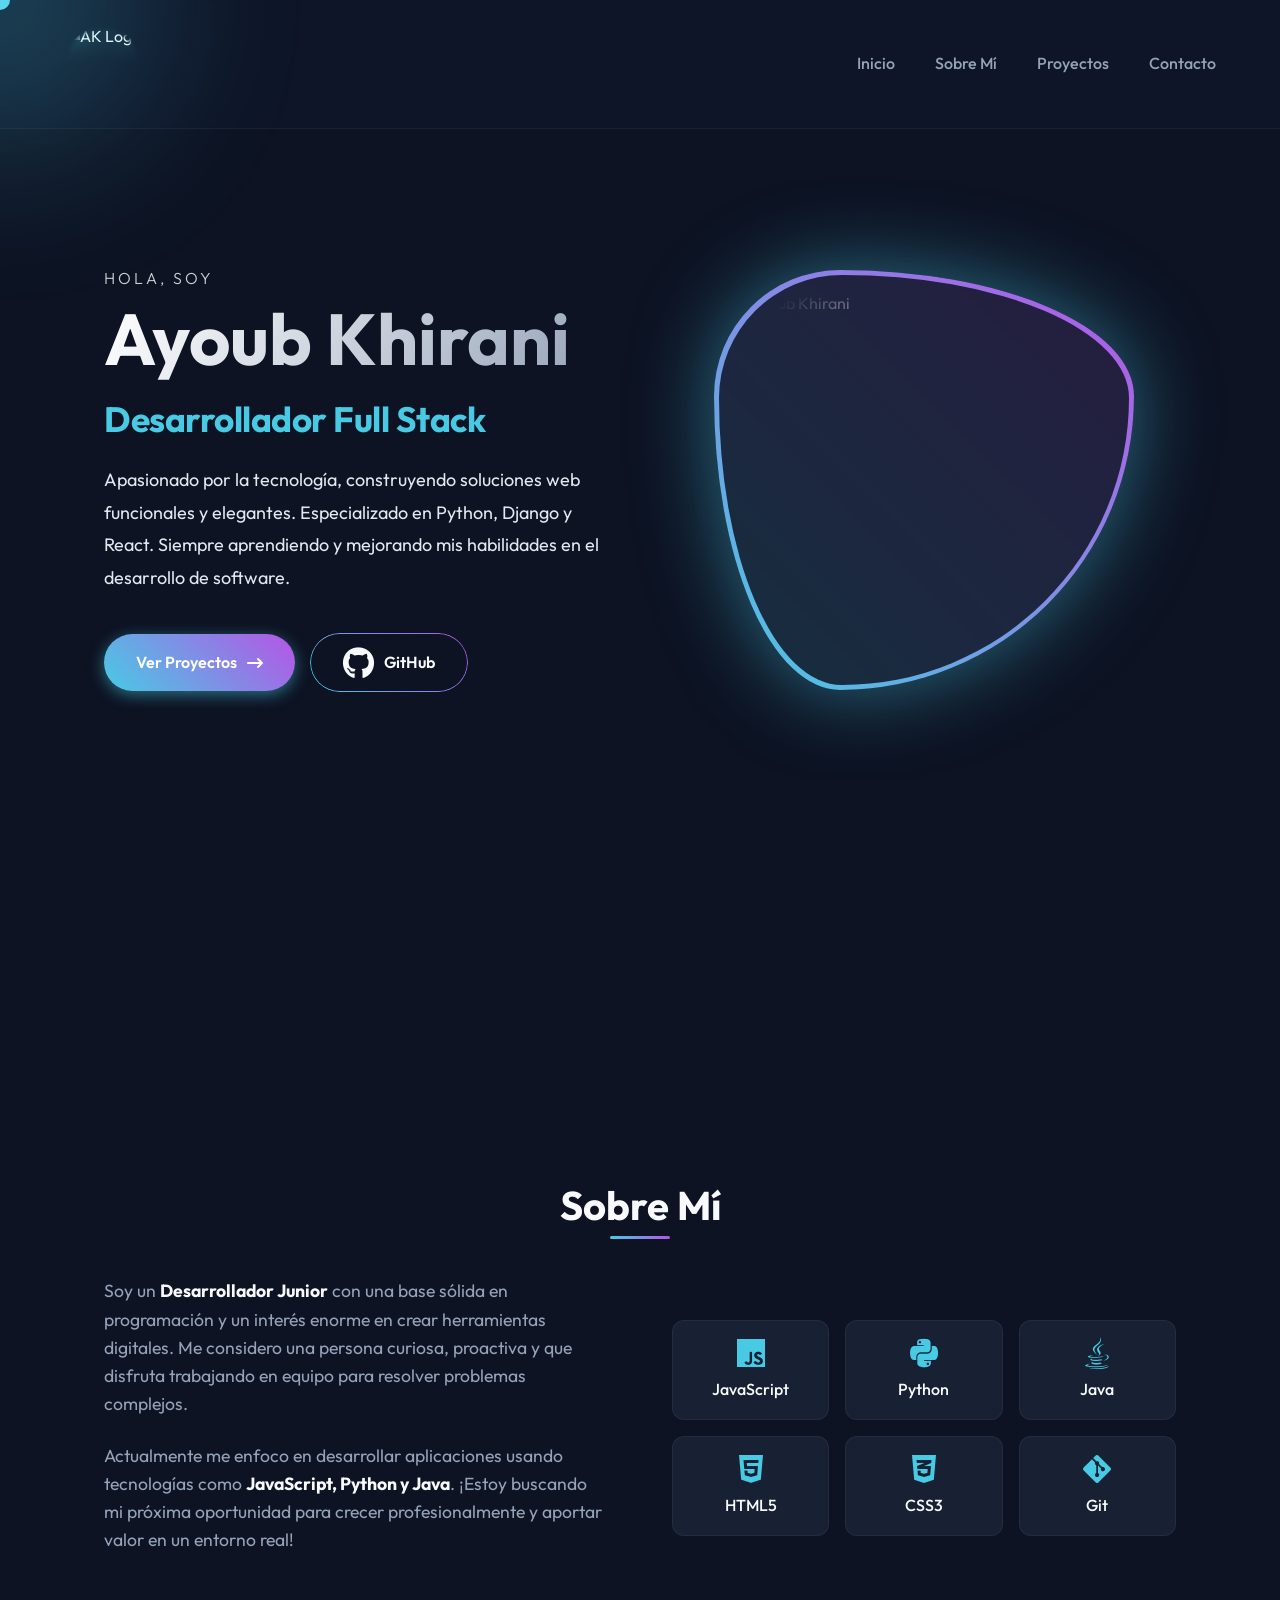
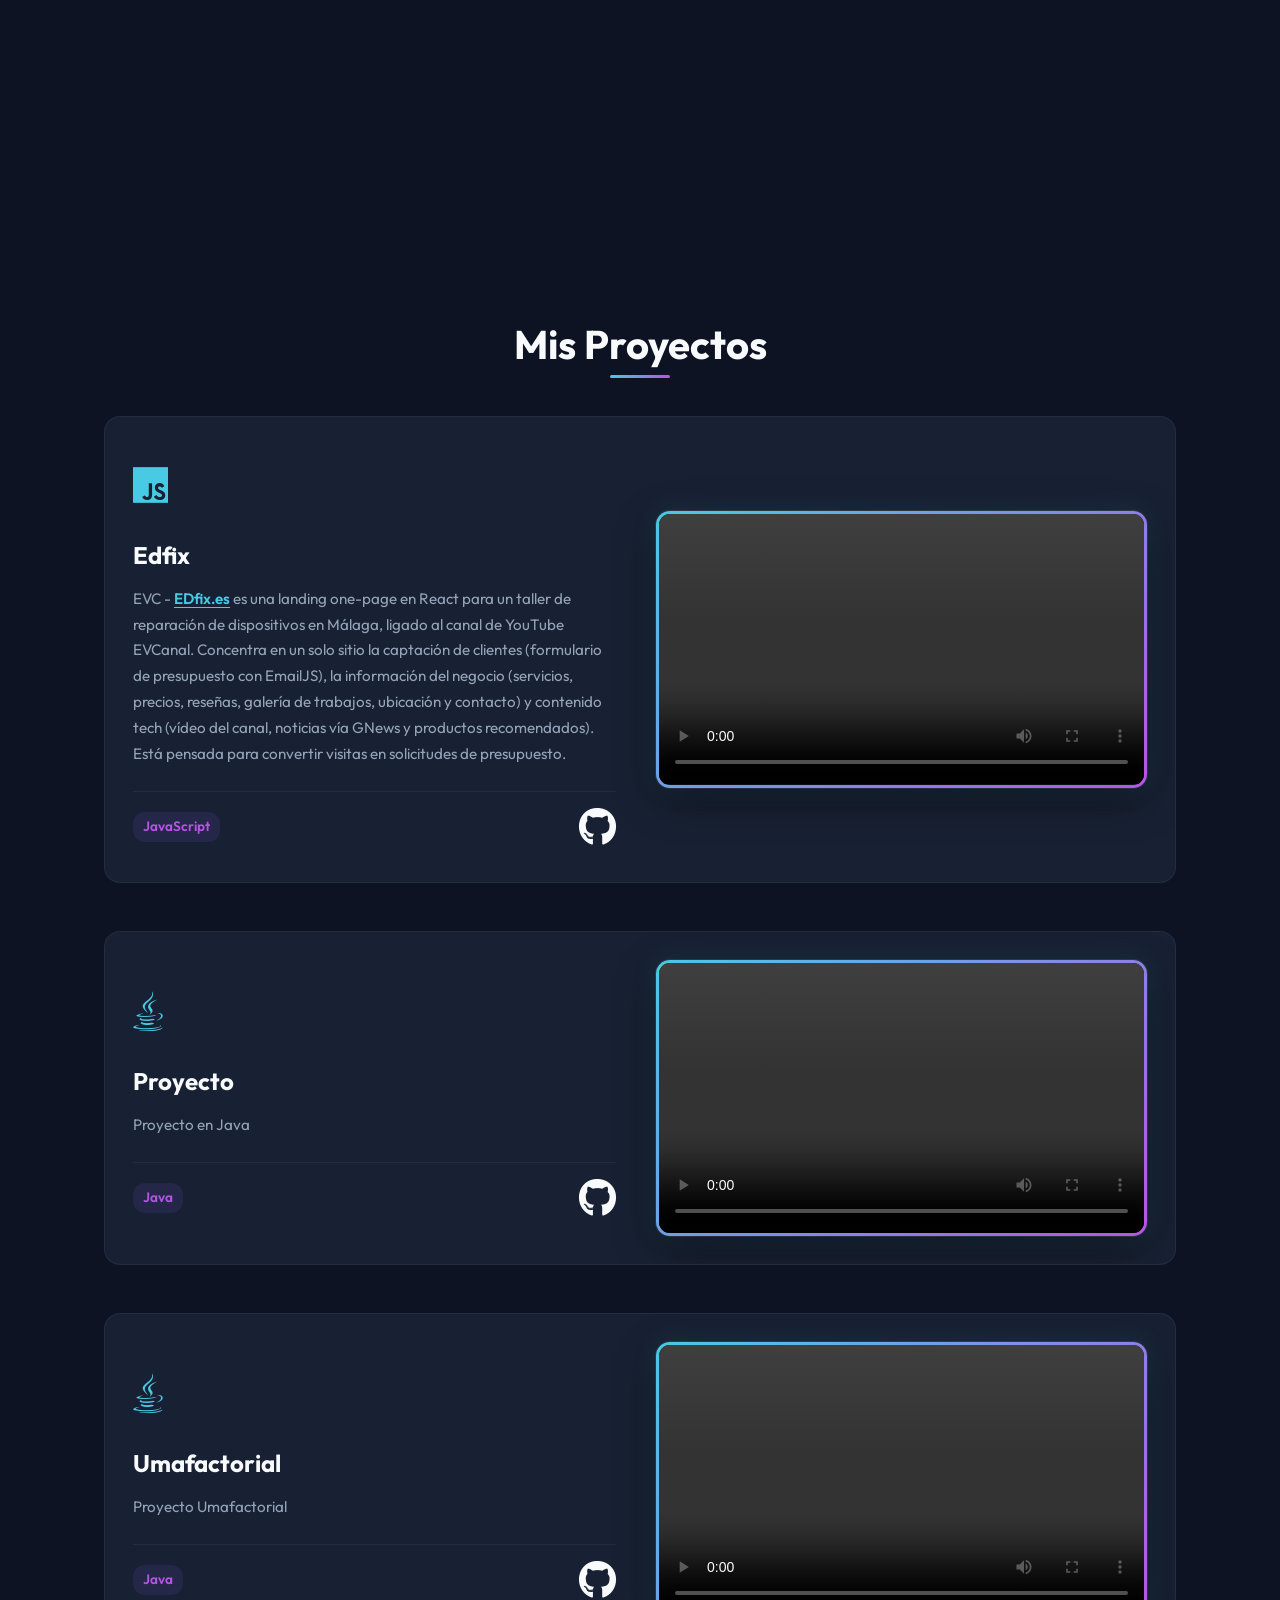
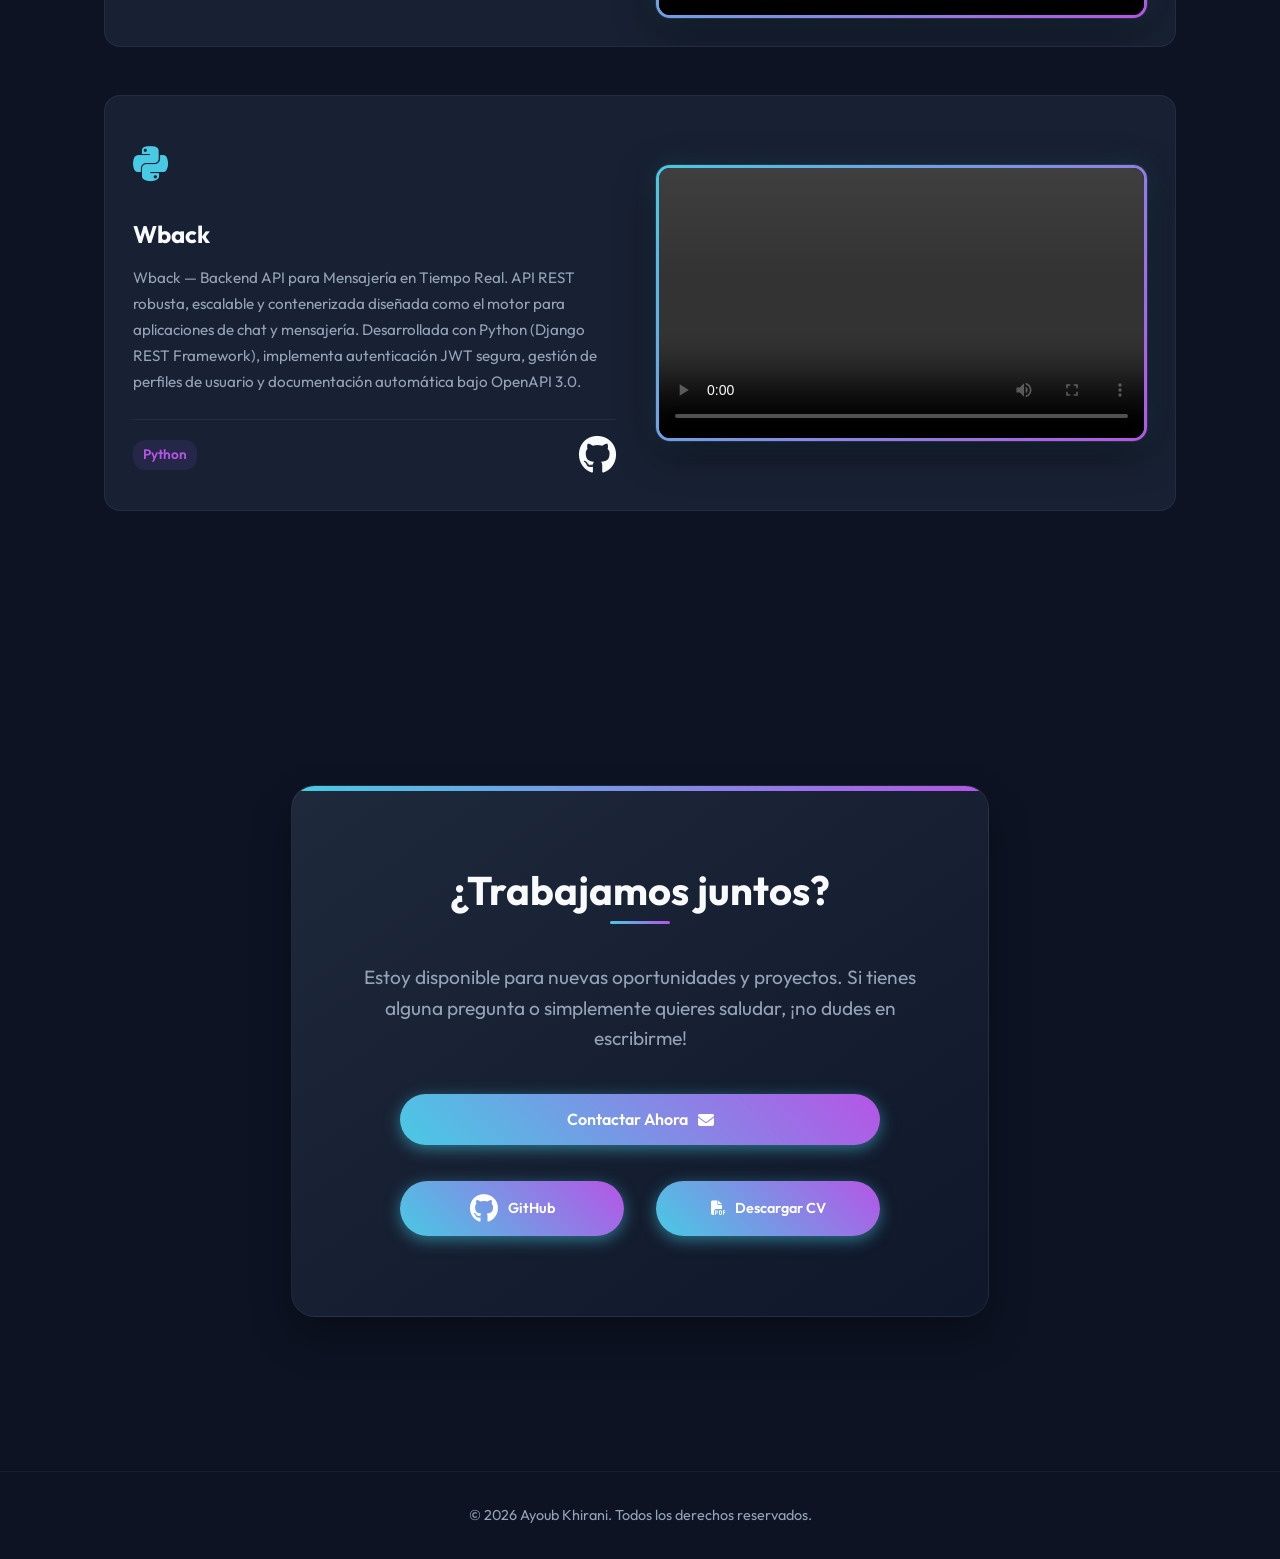
==== index.html @ 63ad9e50 "last updates" ====
<!DOCTYPE html>
<html lang="es">

<head>
    <meta charset="UTF-8">
    <meta name="viewport" content="width=device-width, initial-scale=1.0">
    <title>Ayoub Khirani | Portfolio</title>
    <meta name="description" content="Portfolio profesional de Ayoub Khirani, Desarrollador Junior.">
    <link href="https://fonts.googleapis.com/css2?family=Outfit:wght@300;400;500;700&display=swap" rel="stylesheet">
    <link rel="stylesheet" href="https://cdnjs.cloudflare.com/ajax/libs/font-awesome/6.4.0/css/all.min.css">
    <link rel="stylesheet" href="style.css">
</head>

<body>
    <div id="cursor"></div>
    <div id="cursor-blur"></div>

    <nav id="navbar">
        <a href="#hero" class="logo">
            <img src="ak-logo.png" alt="AK Logo" class="nav-logo">
        </a>
        <ul class="nav-links">
            <li><a href="#hero">Inicio</a></li>
            <li><a href="#about">Sobre Mí</a></li>
            <li><a href="#projects">Proyectos</a></li>
            <li><a href="#contact">Contacto</a></li>
        </ul>
        <div class="hamburger">
            <span class="bar"></span>
            <span class="bar"></span>
            <span class="bar"></span>
        </div>
    </nav>

    <main>
        <section id="hero">
            <div class="hero-content">
                <h2 class="subtitle">HOLA, SOY</h2>
                <h1 class="title">Ayoub Khirani</h1>
                <h3 class="role secondary-header">Desarrollador Full Stack</h3>
                <p class="description refined-text">Apasionado por la tecnología, construyendo soluciones web
                    funcionales y elegantes. Especializado en Python, Django y React. Siempre aprendiendo y
                    mejorando mis habilidades en el desarrollo de software.</p>
                <div class="cta-buttons">
                    <a href="#projects" class="btn primary-btn">Ver Proyectos <i
                            class="fa-solid fa-arrow-right-long"></i></a>
                    <a href="https://github.com/khiraniayoub" target="_blank" class="btn secondary-btn github-btn"><i
                            class="fa-brands fa-github"></i> GitHub</a>
                </div>
            </div>
            <div class="hero-graphic">
                <div class="blob aura-glow">
                    <img src="portrait.png" alt="Ayoub Khirani" class="hero-image hero-portrait">
                </div>
            </div>
        </section>

        <section id="about">
            <h2 class="section-title">Sobre Mí</h2>
            <div class="about-container">
                <div class="about-text">
                    <p>Soy un <strong>Desarrollador Junior</strong> con una base sólida en programación y un interés
                        enorme en crear herramientas digitales. Me considero una persona curiosa, proactiva y que
                        disfruta trabajando en equipo para resolver problemas complejos.</p>
                    <p>Actualmente me enfoco en desarrollar aplicaciones usando tecnologías como <strong>JavaScript,
                            Python y Java</strong>. ¡Estoy buscando mi próxima oportunidad para crecer profesionalmente
                        y aportar valor en un entorno real!</p>
                </div>
                <div class="skills-grid">
                    <div class="skill-item"><i class="fa-brands fa-js"></i> JavaScript</div>
                    <div class="skill-item"><i class="fa-brands fa-python"></i> Python</div>
                    <div class="skill-item"><i class="fa-brands fa-java"></i> Java</div>
                    <div class="skill-item"><i class="fa-brands fa-html5"></i> HTML5</div>
                    <div class="skill-item"><i class="fa-brands fa-css3-alt"></i> CSS3</div>
                    <div class="skill-item"><i class="fa-brands fa-git-alt"></i> Git</div>
                </div>
            </div>
        </section>

        <section id="projects">
            <h2 class="section-title">Mis Proyectos</h2>
            <div class="projects-grid" id="github-projects">
                <!-- Proyectos en columna; videos en carpeta /videos (nombre-repo.mp4) -->
            </div>
        </section>

        <section id="contact">
            <div class="contact-box">
                <h2 class="section-title">¿Trabajamos juntos?</h2>
                <p>Estoy disponible para nuevas oportunidades y proyectos. Si tienes alguna pregunta o simplemente
                    quieres saludar, ¡no dudes en escribirme!</p>
                <div class="contact-buttons">
                    <a href="mailto:tu-email@ejemplo.com" class="btn primary-btn contact-main-btn">Contactar Ahora <i
                            class="fa-solid fa-envelope"></i></a>
                    <div class="contact-actions">
                        <a href="https://github.com/khiraniayoub" target="_blank" rel="noopener noreferrer"
                            class="btn primary-btn contact-action-btn">
                            <i class="fa-brands fa-github"></i> GitHub
                        </a>
                        <a href="cv.pdf" download="CV-Ayoub-Khirani.pdf" class="btn primary-btn contact-action-btn">
                            <i class="fa-solid fa-file-pdf"></i> Descargar CV
                        </a>
                    </div>
                </div>
            </div>
        </section>
    </main>

    <footer>
        <p>&copy; 2026 Ayoub Khirani. Todos los derechos reservados.</p>
    </footer>

    <script src="script.js"></script>
</body>

</html>
---- style.css ----
/* Base variables */
:root {
    --bg-color: #0d1323;
    --text-main: #f8fafc;
    --text-muted: #94a3b8;
    --primary: #48cae4;
    --primary-hover: #00b4d8;
    --secondary: #1e293b;
    --accent: #b555e6;
    --accent-glow: rgba(181, 85, 230, 0.5);
    --primary-glow: rgba(72, 202, 228, 0.5);

    --card-bg: rgba(30, 41, 59, 0.7);
    --card-border: rgba(255, 255, 255, 0.05);

    --transition: all 0.3s cubic-bezier(0.4, 0, 0.2, 1);
    --project-video-ratio: 16 / 9;
}

* {
    margin: 0;
    padding: 0;
    box-sizing: border-box;
}

html {
    scroll-behavior: smooth;
    font-family: 'Outfit', sans-serif;
}

body {
    background-color: var(--bg-color);
    color: var(--text-main);
    line-height: 1.6;
    overflow-x: hidden;
    position: relative;
    cursor: none;
    /* For custom cursor */
}

/* Custom Cursor */
#cursor {
    height: 20px;
    width: 20px;
    background-color: var(--primary);
    border-radius: 50%;
    position: fixed;
    top: 0;
    left: 0;
    transform: translate(-50%, -50%);
    pointer-events: none;
    z-index: 9999;
    transition: width 0.2s, height 0.2s, background-color 0.2s;
    mix-blend-mode: screen;
}

#cursor-blur {
    height: 300px;
    width: 300px;
    background-color: var(--primary-glow);
    border-radius: 50%;
    position: fixed;
    top: 0;
    left: 0;
    transform: translate(-50%, -50%);
    pointer-events: none;
    z-index: 9998;
    filter: blur(80px);
    opacity: 0.5;
}

/* Typography */
h1,
h2,
h3,
h4 {
    font-weight: 700;
    line-height: 1.2;
}

a {
    text-decoration: none;
    color: var(--text-main);
    cursor: none;
    /* Let the custom cursor handle this */
}

ul {
    list-style: none;
}

/* Navigation */
nav {
    display: flex;
    justify-content: space-between;
    align-items: center;
    padding: 1.5rem 5%;
    position: fixed;
    top: 0;
    width: 100%;
    z-index: 1000;
    background: rgba(15, 23, 42, 0.8);
    backdrop-filter: blur(12px);
    border-bottom: 1px solid rgba(255, 255, 255, 0.05);
    transition: var(--transition);
}

.logo {
    display: flex;
    align-items: center;
}

.nav-logo {
    height: 80px;
    width: auto;
    mix-blend-mode: screen;
    filter: drop-shadow(0 0 10px var(--primary-glow));
    -webkit-mask-image: radial-gradient(circle closest-side, black 85%, transparent 100%);
    mask-image: radial-gradient(circle closest-side, black 85%, transparent 100%);
}

.nav-links {
    display: flex;
    gap: 2.5rem;
}

.nav-links a {
    font-size: 1rem;
    font-weight: 500;
    color: var(--text-muted);
    transition: var(--transition);
    position: relative;
}

.nav-links a:hover {
    color: var(--text-main);
}

.nav-links a::after {
    content: '';
    position: absolute;
    width: 0;
    height: 2px;
    bottom: -4px;
    left: 0;
    background: var(--primary);
    transition: var(--transition);
}

.nav-links a:hover::after {
    width: 100%;
}

.hamburger {
    display: none;
    cursor: none;
    flex-direction: column;
    gap: 6px;
}

.hamburger .bar {
    width: 25px;
    height: 3px;
    background-color: var(--text-main);
    transition: var(--transition);
    border-radius: 3px;
}

/* Main Layout */
main {
    padding: 0 5%;
    max-width: 1200px;
    margin: 0 auto;
}

section {
    min-height: 100vh;
    padding: 120px 0 60px;
    display: flex;
    flex-direction: column;
    justify-content: center;
}

.section-title {
    font-size: 2.5rem;
    margin-bottom: 3rem;
    text-align: center;
    position: relative;
    display: inline-block;
    align-self: center;
}

.section-title::after {
    content: '';
    position: absolute;
    bottom: -10px;
    left: 50%;
    transform: translateX(-50%);
    width: 60px;
    height: 3px;
    background: linear-gradient(90deg, var(--primary), var(--accent));
    background-clip: padding-box;
    border-radius: 2px;
}

/* Hero Section */
#hero {
    flex-direction: row;
    align-items: center;
    justify-content: space-between;
    gap: 4rem;
}

.hero-content {
    flex: 1;
}

.subtitle {
    color: white;
    font-size: 1rem;
    font-weight: 300;
    margin-bottom: 0.5rem;
    letter-spacing: 3px;
    text-transform: uppercase;
    opacity: 0.8;
}

.title {
    font-size: 4.5rem;
    margin-bottom: 1rem;
    background: linear-gradient(120deg, #fff, #94a3b8);
    -webkit-background-clip: text;
    background-clip: text;
    -webkit-text-fill-color: transparent;
}

.role {
    font-size: 2rem;
    color: var(--text-muted);
    margin-bottom: 1.5rem;
}

.secondary-header {
    font-size: 2.2rem;
    font-weight: 700;
    color: var(--primary);
    margin-bottom: 1.5rem;
    letter-spacing: -0.5px;
}

.description {
    color: var(--text-muted);
    font-size: 1.1rem;
    max-width: 500px;
    margin-bottom: 2.5rem;
}

.refined-text {
    font-size: 1.125rem;
    /* ~18px */
    color: #e2e8f0;
    line-height: 1.8;
    max-width: 550px;
}

.cta-buttons {
    display: flex;
    gap: 1rem;
}

.btn {
    padding: 0.8rem 2rem;
    border-radius: 30px;
    font-size: 1rem;
    font-weight: 600;
    transition: var(--transition);
    display: inline-flex;
    align-items: center;
    gap: 10px;
    border: none;
    outline: none;
    cursor: none;
}

.primary-btn {
    background: linear-gradient(45deg, var(--primary), var(--accent));
    color: white;
    box-shadow: 0 4px 15px var(--primary-glow);
}

.primary-btn:hover {
    transform: translateY(-3px);
    box-shadow: 0 8px 25px var(--accent-glow);
}

.secondary-btn {
    background: rgba(255, 255, 255, 0.03);
    color: var(--text-main);
    border: 1px solid rgba(255, 255, 255, 0.1);
}

.github-btn .fa-brands.fa-github,
.contact-action-btn .fa-brands.fa-github {
    font-size: 2em;
    line-height: 1;
}

.github-btn {
    position: relative;
    border: none;
    background: var(--bg-color);
}

.github-btn::before {
    content: "";
    position: absolute;
    inset: -1px;
    border-radius: 31px;
    padding: 1px;
    background: linear-gradient(45deg, var(--primary), var(--accent));
    -webkit-mask: linear-gradient(#fff 0 0) content-box, linear-gradient(#fff 0 0);
    -webkit-mask-composite: xor;
    mask: linear-gradient(#fff 0 0) content-box, linear-gradient(#fff 0 0);
    mask-composite: exclude;
    pointer-events: none;
}

.secondary-btn:hover {
    background: rgba(255, 255, 255, 0.08);
    transform: translateY(-3px);
}

.hero-graphic {
    flex: 1;
    display: flex;
    justify-content: center;
    position: relative;
}

.blob {
    width: 420px;
    height: 420px;
    background: linear-gradient(45deg, var(--primary), var(--accent));
    border-radius: 30% 70% 70% 30% / 30% 30% 70% 70%;
    animation: blobMorph 8s ease-in-out infinite;
    box-shadow: 0 0 80px var(--primary-glow);
    position: relative;
    display: flex;
    justify-content: center;
    align-items: center;
    overflow: hidden;
    /* Recorte limpio de la foto */
}

.blob::before {
    content: '';
    position: absolute;
    inset: 5px;
    background-color: var(--bg-color);
    border-radius: inherit;
    animation: inherit;
    animation-delay: -2s;
    animation-direction: reverse;
    opacity: 0.85;
    /* Dejar pasar el color del aura de fondo */
}

.hero-portrait {
    width: 90%;
    height: 90%;
    object-fit: cover;
    object-position: center 25%;
    mix-blend-mode: normal;
    filter: brightness(1.1) contrast(1.05);
    -webkit-mask-image: radial-gradient(circle at center, black 45%, transparent 85%);
    mask-image: radial-gradient(circle at center, black 45%, transparent 85%);
    z-index: 2;
    transform: scale(1);
}

@keyframes floating {

    0%,
    100% {
        transform: translateY(0);
    }

    50% {
        transform: translateY(-15px);
    }
}

@keyframes blobMorph {
    0% {
        border-radius: 30% 70% 70% 30% / 30% 30% 70% 70%;
    }

    25% {
        border-radius: 58% 42% 75% 25% / 76% 46% 54% 24%;
    }

    50% {
        border-radius: 50% 50% 33% 67% / 55% 27% 73% 45%;
    }

    75% {
        border-radius: 33% 67% 58% 42% / 63% 68% 32% 37%;
    }

    100% {
        border-radius: 30% 70% 70% 30% / 30% 30% 70% 70%;
    }
}

/* About Section */
.about-container {
    display: grid;
    grid-template-columns: 1fr 1fr;
    gap: 4rem;
    align-items: center;
}

.about-text p {
    color: var(--text-muted);
    font-size: 1.1rem;
    margin-bottom: 1.5rem;
}

.about-text strong {
    color: var(--text-main);
}

.skills-grid {
    display: grid;
    grid-template-columns: repeat(auto-fit, minmax(130px, 1fr));
    gap: 1rem;
}

.skill-item {
    background: var(--card-bg);
    border: 1px solid var(--card-border);
    padding: 1rem;
    border-radius: 12px;
    text-align: center;
    font-weight: 500;
    transition: var(--transition);
    display: flex;
    flex-direction: column;
    align-items: center;
    gap: 0.5rem;
}

.skill-item i {
    font-size: 2rem;
    color: var(--primary);
    transition: var(--transition);
}

.skill-item:hover {
    transform: translateY(-5px);
    border-color: var(--primary);
    background: rgba(59, 130, 246, 0.1);
}

.skill-item:hover i {
    color: var(--accent);
}

/* Projects Section */
.projects-grid {
    display: flex;
    flex-direction: column;
    gap: 3rem;
    width: 100%;
    max-width: 1100px;
    margin: 0 auto;
}

.project-card {
    background: var(--card-bg);
    border: 1px solid var(--card-border);
    border-radius: 16px;
    padding: 1.75rem;
    transition: var(--transition);
    position: relative;
    overflow: hidden;
    display: grid;
    grid-template-columns: 1fr 1fr;
    gap: 2rem;
    align-items: center;
    width: 100%;
}

.project-card:hover {
    transform: translateY(-6px);
    border-color: rgba(139, 92, 246, 0.3);
    box-shadow: 0 10px 30px rgba(0, 0, 0, 0.5);
}

.project-card:hover .project-media {
    box-shadow:
        0 0 0 1px rgba(255, 255, 255, 0.1),
        0 16px 48px rgba(0, 0, 0, 0.5),
        0 0 36px rgba(72, 202, 228, 0.28);
}

.project-media {
    position: relative;
    align-self: center;
    width: 100%;
    aspect-ratio: var(--project-video-ratio);
    padding: 3px;
    border-radius: 14px;
    background: linear-gradient(135deg, var(--primary), var(--accent));
    box-shadow:
        0 0 0 1px rgba(255, 255, 255, 0.08),
        0 12px 40px rgba(0, 0, 0, 0.45),
        0 0 24px rgba(72, 202, 228, 0.15);
    display: grid;
    overflow: hidden;
    line-height: 0;
    transition: var(--transition);
}

.project-media::before {
    content: "";
    position: absolute;
    inset: 3px;
    border-radius: 11px;
    background: linear-gradient(180deg, rgba(255, 255, 255, 0.06) 0%, transparent 40%);
    pointer-events: none;
    z-index: 2;
}

.project-video,
.project-video-fallback {
    grid-area: 1 / 1;
    width: 100%;
    height: 100%;
    border-radius: 11px;
}

.project-video {
    object-fit: cover;
    object-position: center top;
    display: block;
    background: #0a0f1a;
    border: none;
    cursor: auto;
    z-index: 1;
}

.project-video.is-hidden {
    display: none !important;
}

.project-video-fallback {
    display: none;
    flex-direction: column;
    align-items: center;
    justify-content: center;
    gap: 0.75rem;
    padding: 2rem;
    text-align: center;
    color: var(--text-muted);
    background: #0a0f1a;
    line-height: 1.5;
    z-index: 1;
}

.project-video-fallback.is-visible {
    display: flex;
}

.project-video-fallback i {
    font-size: 2.5rem;
    color: var(--primary);
    opacity: 0.7;
}

.project-video-fallback p {
    font-size: 0.9rem;
    line-height: 1.5;
}

.project-video-fallback code {
    color: var(--primary);
    font-size: 0.85rem;
}

.project-body {
    padding: 0.5rem 0.5rem 0.5rem 0;
    display: flex;
    flex-direction: column;
    justify-content: center;
}

.project-icon {
    font-size: 2.5rem;
    color: var(--primary);
    margin-bottom: 1.5rem;
}

.project-title {
    font-size: 1.5rem;
    margin-bottom: 1rem;
    text-transform: capitalize;
}

.project-desc {
    color: var(--text-muted);
    font-size: 0.95rem;
    line-height: 1.7;
    margin-bottom: 1.5rem;
    flex-grow: 1;
}

.project-desc-link {
    color: var(--primary);
    font-weight: 600;
    text-decoration: underline;
    text-underline-offset: 3px;
    transition: var(--transition);
}

.project-desc-link:hover {
    color: var(--accent);
}

.project-meta {
    display: flex;
    justify-content: space-between;
    align-items: center;
    margin-top: auto;
    padding-top: 1rem;
    border-top: 1px solid rgba(255, 255, 255, 0.05);
}

.project-tech {
    font-size: 0.85rem;
    color: var(--accent);
    font-weight: 600;
    background: rgba(139, 92, 246, 0.1);
    padding: 4px 10px;
    border-radius: 12px;
}

.project-link {
    color: var(--text-main);
    transition: var(--transition);
    font-size: 2.4rem;
    line-height: 1;
    display: inline-flex;
    align-items: center;
    justify-content: center;
}

.project-link:hover {
    color: var(--primary);
    transform: scale(1.1);
}

/* Contact Section */
.contact-box {
    background: linear-gradient(145deg, rgba(30, 41, 59, 1), rgba(15, 23, 42, 1));
    border: 1px solid rgba(255, 255, 255, 0.05);
    border-radius: 24px;
    padding: 5rem 3rem;
    text-align: center;
    max-width: 800px;
    margin: 0 auto;
    box-shadow: 0 20px 40px rgba(0, 0, 0, 0.3);
    position: relative;
    overflow: hidden;
}

.contact-box::before {
    content: '';
    position: absolute;
    top: 0;
    left: 0;
    width: 100%;
    height: 5px;
    background: linear-gradient(90deg, var(--primary), var(--accent));
}

.contact-box p {
    color: var(--text-muted);
    font-size: 1.2rem;
    margin-bottom: 2.5rem;
    max-width: 600px;
    margin-left: auto;
    margin-right: auto;
}

.contact-buttons {
    display: flex;
    flex-direction: column;
    align-items: center;
    gap: 2.25rem;
    width: 100%;
    max-width: 480px;
    margin: 0 auto;
}

.contact-main-btn,
.contact-action-btn {
    width: 100%;
    justify-content: center;
}

.contact-actions {
    display: flex;
    gap: 2rem;
    width: 100%;
}

.contact-action-btn {
    flex: 1;
    min-width: 0;
    padding: 0.8rem 1rem;
    font-size: 0.9rem;
    white-space: nowrap;
}

@media (max-width: 520px) {
    .contact-actions {
        flex-direction: column;
        gap: 1.25rem;
    }
}

/* Footer */
footer {
    text-align: center;
    padding: 2rem;
    color: var(--text-muted);
    font-size: 0.9rem;
    border-top: 1px solid rgba(255, 255, 255, 0.05);
}

/* Responsive */
@media (max-width: 991px) {
    .title {
        font-size: 3.5rem;
    }

    #hero {
        flex-direction: column-reverse;
        text-align: center;
        padding-top: 150px;
    }

    .cta-buttons {
        justify-content: center;
    }

    .blob {
        width: 300px;
        height: 300px;
    }

    .about-container {
        grid-template-columns: 1fr;
    }

    .about-text {
        text-align: center;
    }
}

@media (max-width: 768px) {

    #cursor,
    #cursor-blur {
        display: none;
    }

    body {
        cursor: auto;
    }

    a,
    .btn,
    .hamburger {
        cursor: pointer;
    }

    .hamburger {
        display: flex;
        z-index: 1001;
    }

    .nav-links {
        position: fixed;
        left: -100%;
        top: 0;
        flex-direction: column;
        background: rgba(15, 23, 42, 0.98);
        width: 100%;
        height: 100vh;
        justify-content: center;
        align-items: center;
        transition: 0.4s;
    }

    .nav-links.active {
        left: 0;
    }

    .nav-links li {
        margin: 1.5rem 0;
    }

    .nav-links a {
        font-size: 1.5rem;
    }

    .hamburger.active .bar:nth-child(1) {
        transform: translateY(9px) rotate(45deg);
    }

    .hamburger.active .bar:nth-child(2) {
        opacity: 0;
    }

    .hamburger.active .bar:nth-child(3) {
        transform: translateY(-9px) rotate(-45deg);
    }

    .title {
        font-size: 2.8rem;
    }

    .role {
        font-size: 1.5rem;
    }

    .contact-box {
        padding: 3rem 1.5rem;
    }

    .project-card {
        grid-template-columns: 1fr;
        gap: 1.5rem;
        padding: 1.5rem;
    }

    .project-body {
        padding: 0;
    }

    .project-media {
        max-width: 100%;
    }
}
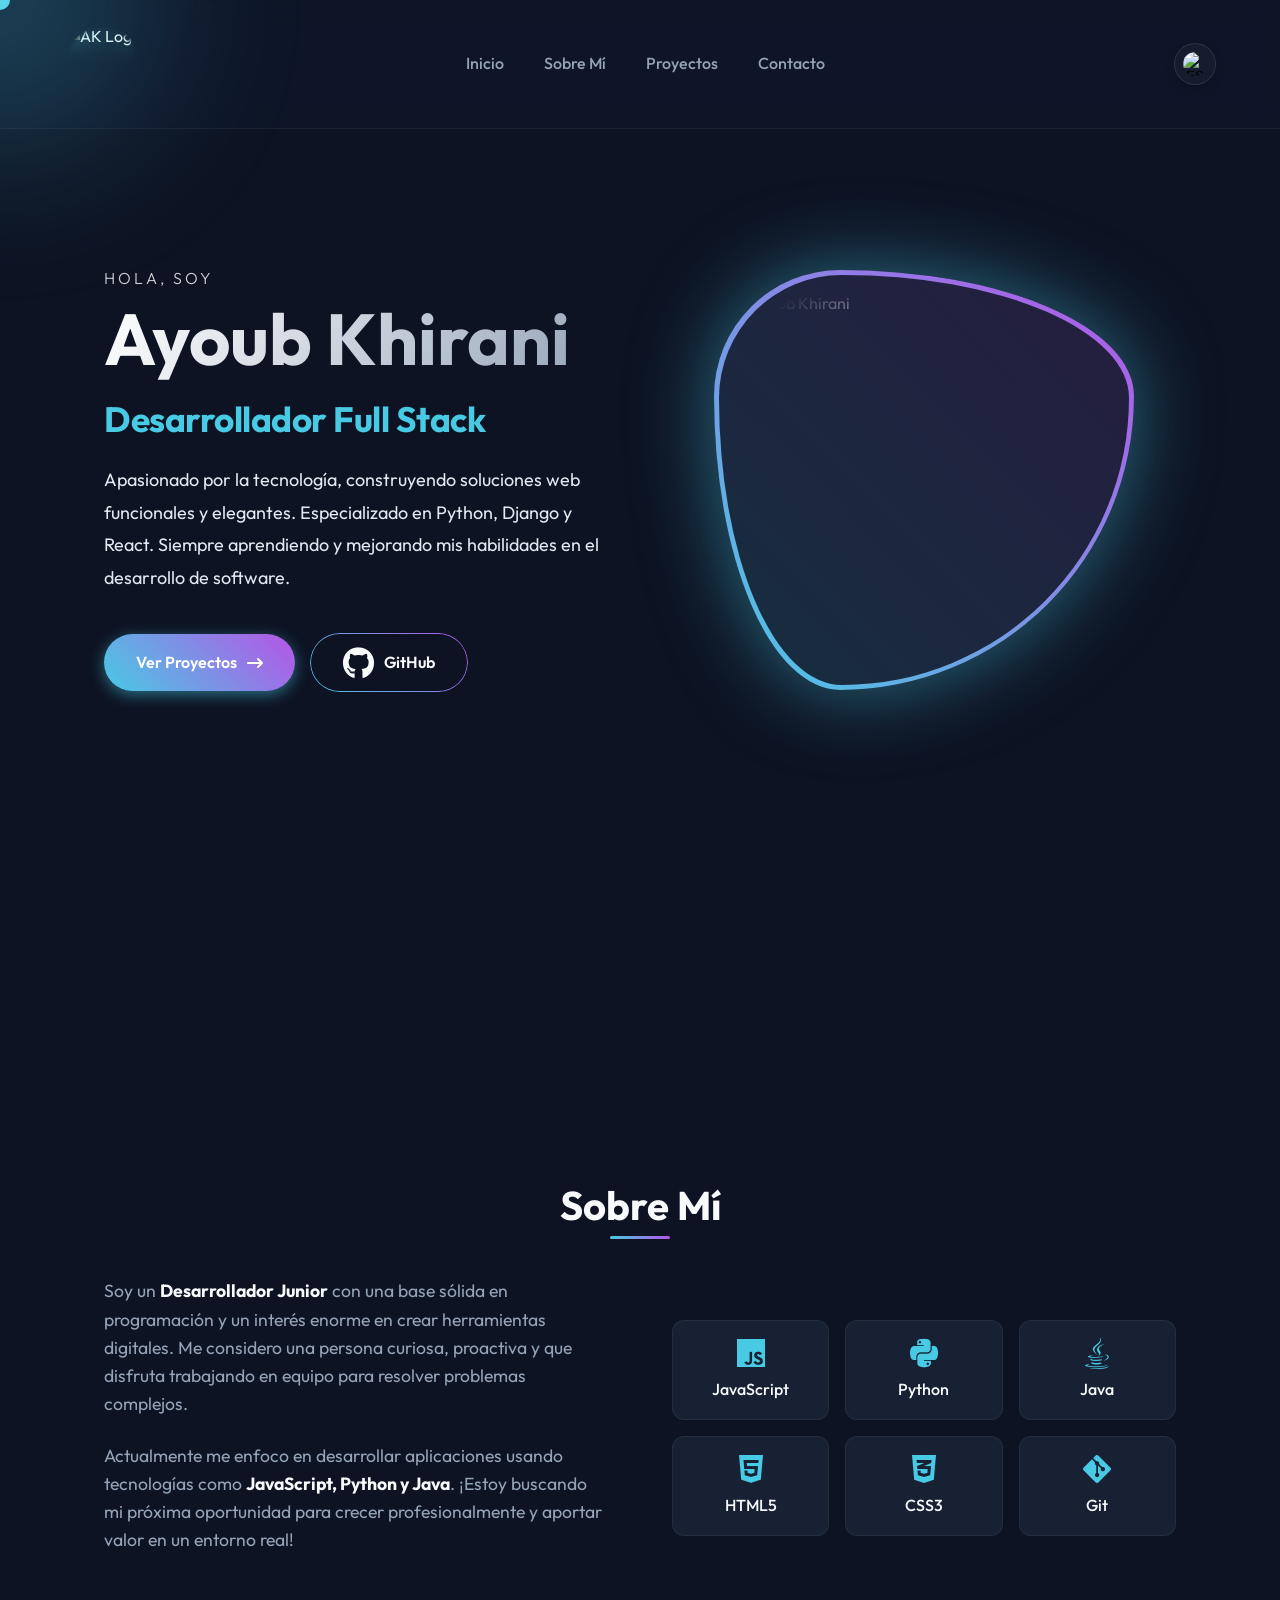
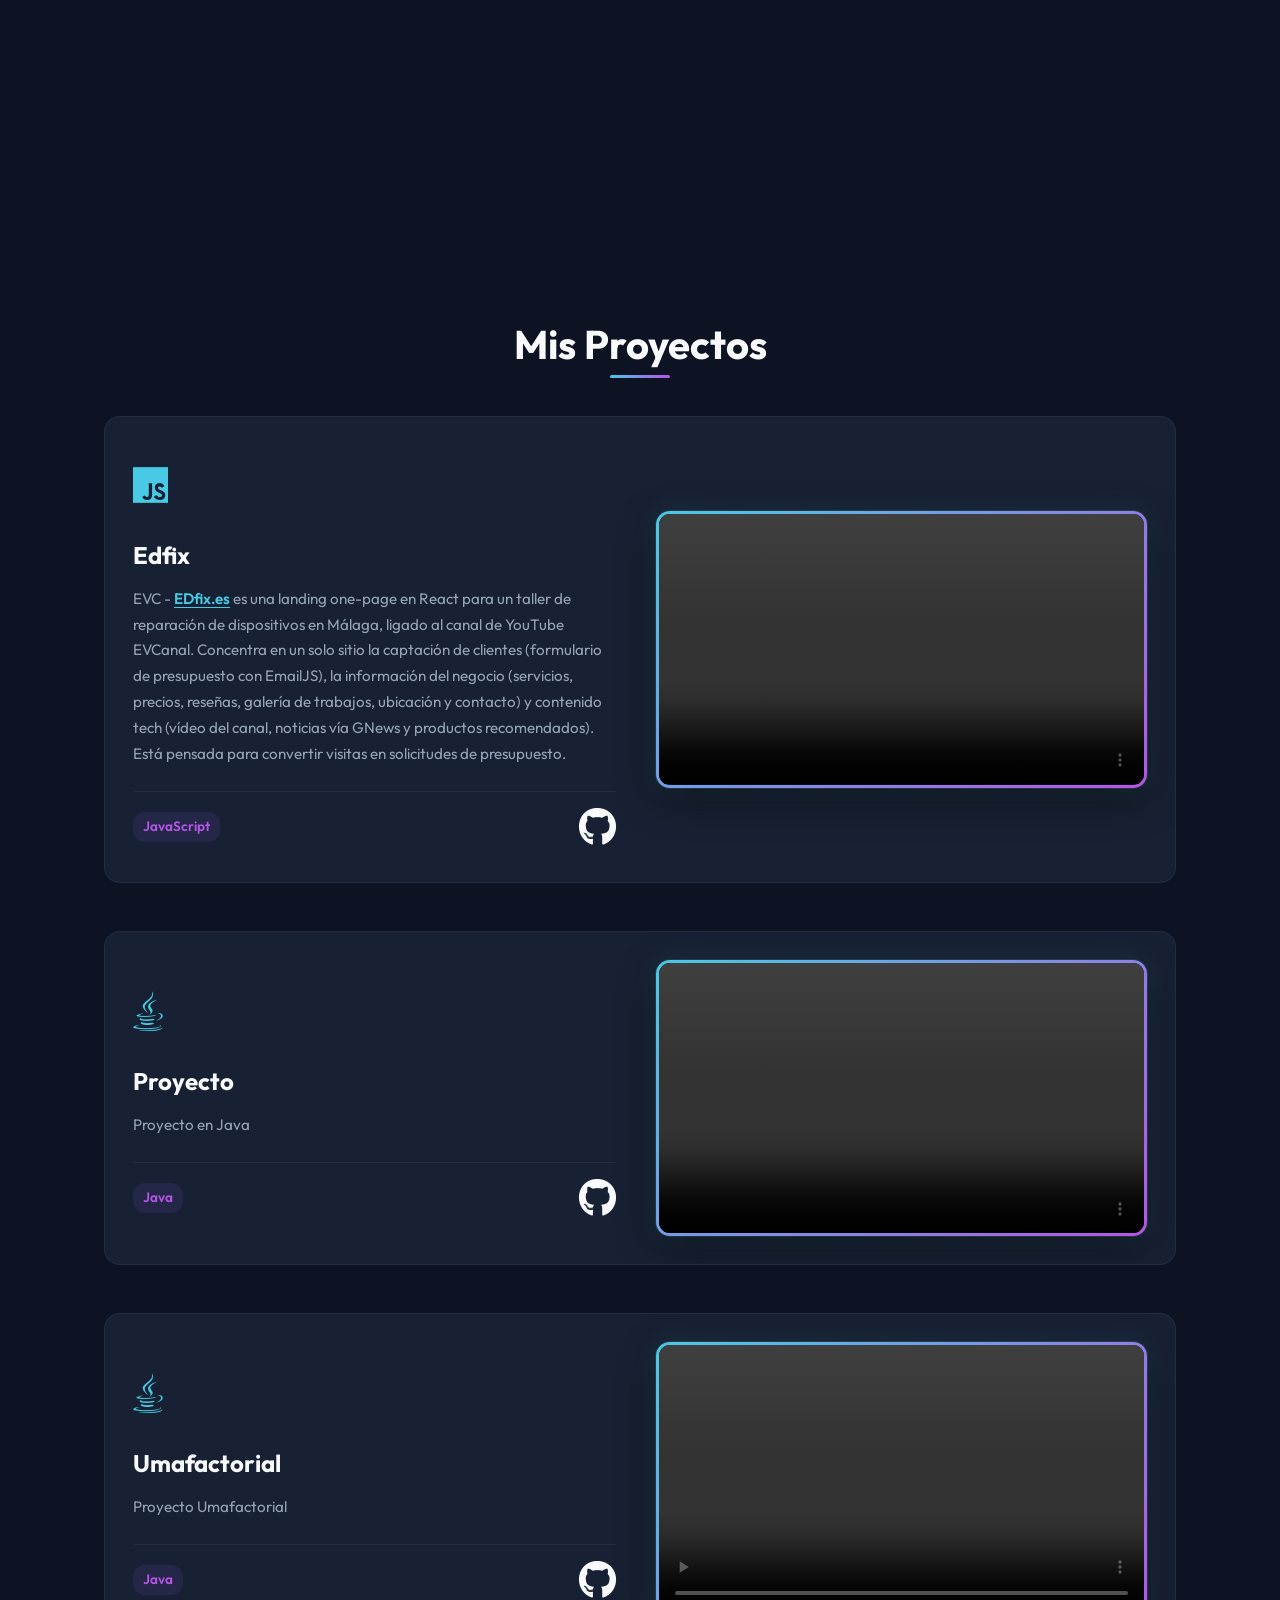
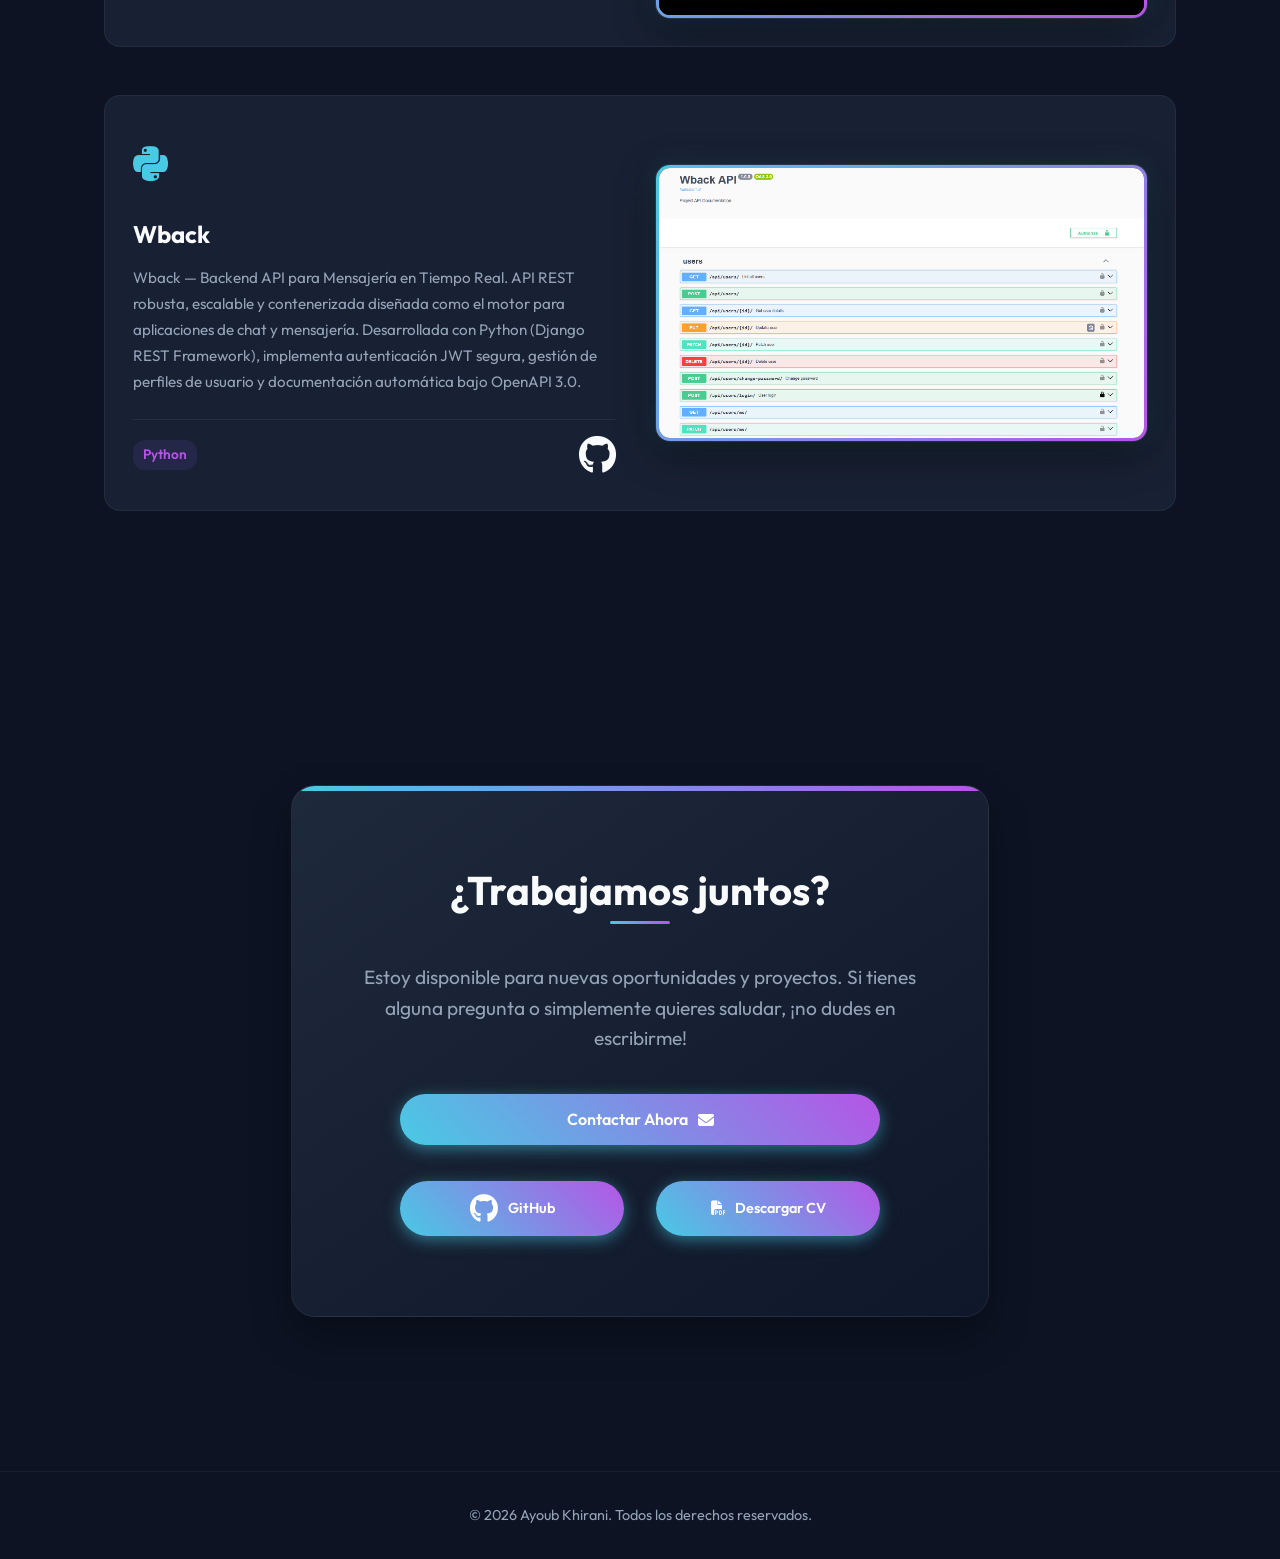
==== commit aebb540f: "languages" ====
--- a/index.html
+++ b/index.html
@@ -20,11 +20,34 @@
             <img src="ak-logo.png" alt="AK Logo" class="nav-logo">
         </a>
         <ul class="nav-links">
-            <li><a href="#hero">Inicio</a></li>
-            <li><a href="#about">Sobre Mí</a></li>
-            <li><a href="#projects">Proyectos</a></li>
-            <li><a href="#contact">Contacto</a></li>
+            <li><a href="#hero" data-translate="nav_home">Inicio</a></li>
+            <li><a href="#about" data-translate="nav_about">Sobre Mí</a></li>
+            <li><a href="#projects" data-translate="nav_projects">Proyectos</a></li>
+            <li><a href="#contact" data-translate="nav_contact">Contacto</a></li>
         </ul>
+        <div class="lang-selector-container">
+            <button class="lang-btn" id="lang-btn" aria-label="Cambiar idioma">
+                <img src="https://flagcdn.com/es.svg" alt="Flag" class="lang-flag-current" id="current-lang-flag">
+            </button>
+            <div class="lang-dropdown" id="lang-dropdown">
+                <button class="lang-option" data-lang="en">
+                    <img src="https://flagcdn.com/gb.svg" alt="English">
+                    <span>English</span>
+                </button>
+                <button class="lang-option" data-lang="es">
+                    <img src="https://flagcdn.com/es.svg" alt="Español">
+                    <span>Español</span>
+                </button>
+                <button class="lang-option" data-lang="fr">
+                    <img src="https://flagcdn.com/fr.svg" alt="Français">
+                    <span>Français</span>
+                </button>
+                <button class="lang-option" data-lang="ar">
+                    <img src="https://flagcdn.com/ma.svg" alt="العربية">
+                    <span>العربية</span>
+                </button>
+            </div>
+        </div>
         <div class="hamburger">
             <span class="bar"></span>
             <span class="bar"></span>
@@ -35,14 +58,14 @@
     <main>
         <section id="hero">
             <div class="hero-content">
-                <h2 class="subtitle">HOLA, SOY</h2>
-                <h1 class="title">Ayoub Khirani</h1>
-                <h3 class="role secondary-header">Desarrollador Full Stack</h3>
-                <p class="description refined-text">Apasionado por la tecnología, construyendo soluciones web
+                <h2 class="subtitle" data-translate="hero_subtitle">HOLA, SOY</h2>
+                <h1 class="title" data-translate="hero_name">Ayoub Khirani</h1>
+                <h3 class="role secondary-header" data-translate="hero_role">Desarrollador Full Stack</h3>
+                <p class="description refined-text" data-translate="hero_desc">Apasionado por la tecnología, construyendo soluciones web
                     funcionales y elegantes. Especializado en Python, Django y React. Siempre aprendiendo y
                     mejorando mis habilidades en el desarrollo de software.</p>
                 <div class="cta-buttons">
-                    <a href="#projects" class="btn primary-btn">Ver Proyectos <i
+                    <a href="#projects" class="btn primary-btn"><span data-translate="btn_projects">Ver Proyectos</span> <i
                             class="fa-solid fa-arrow-right-long"></i></a>
                     <a href="https://github.com/khiraniayoub" target="_blank" class="btn secondary-btn github-btn"><i
                             class="fa-brands fa-github"></i> GitHub</a>
@@ -56,13 +79,13 @@
         </section>
 
         <section id="about">
-            <h2 class="section-title">Sobre Mí</h2>
+            <h2 class="section-title" data-translate="about_title">Sobre Mí</h2>
             <div class="about-container">
                 <div class="about-text">
-                    <p>Soy un <strong>Desarrollador Junior</strong> con una base sólida en programación y un interés
+                    <p data-translate="about_p1">Soy un <strong>Desarrollador Junior</strong> con una base sólida en programación y un interés
                         enorme en crear herramientas digitales. Me considero una persona curiosa, proactiva y que
                         disfruta trabajando en equipo para resolver problemas complejos.</p>
-                    <p>Actualmente me enfoco en desarrollar aplicaciones usando tecnologías como <strong>JavaScript,
+                    <p data-translate="about_p2">Actualmente me enfoco en desarrollar aplicaciones usando tecnologías como <strong>JavaScript,
                             Python y Java</strong>. ¡Estoy buscando mi próxima oportunidad para crecer profesionalmente
                         y aportar valor en un entorno real!</p>
                 </div>
@@ -78,7 +101,7 @@
         </section>
 
         <section id="projects">
-            <h2 class="section-title">Mis Proyectos</h2>
+            <h2 class="section-title" data-translate="projects_title">Mis Proyectos</h2>
             <div class="projects-grid" id="github-projects">
                 <!-- Proyectos en columna; videos en carpeta /videos (nombre-repo.mp4) -->
             </div>
@@ -86,11 +109,11 @@
 
         <section id="contact">
             <div class="contact-box">
-                <h2 class="section-title">¿Trabajamos juntos?</h2>
-                <p>Estoy disponible para nuevas oportunidades y proyectos. Si tienes alguna pregunta o simplemente
+                <h2 class="section-title" data-translate="contact_title">¿Trabajamos juntos?</h2>
+                <p data-translate="contact_desc">Estoy disponible para nuevas oportunidades y proyectos. Si tienes alguna pregunta o simplemente
                     quieres saludar, ¡no dudes en escribirme!</p>
                 <div class="contact-buttons">
-                    <a href="mailto:tu-email@ejemplo.com" class="btn primary-btn contact-main-btn">Contactar Ahora <i
+                    <a href="mailto:tu-email@ejemplo.com" class="btn primary-btn contact-main-btn"><span data-translate="contact_btn">Contactar Ahora</span> <i
                             class="fa-solid fa-envelope"></i></a>
                     <div class="contact-actions">
                         <a href="https://github.com/khiraniayoub" target="_blank" rel="noopener noreferrer"
@@ -98,7 +121,7 @@
                             <i class="fa-brands fa-github"></i> GitHub
                         </a>
                         <a href="cv.pdf" download="CV-Ayoub-Khirani.pdf" class="btn primary-btn contact-action-btn">
-                            <i class="fa-solid fa-file-pdf"></i> Descargar CV
+                            <i class="fa-solid fa-file-pdf"></i> <span data-translate="download_cv">Descargar CV</span>
                         </a>
                     </div>
                 </div>
@@ -107,7 +130,7 @@
     </main>
 
     <footer>
-        <p>&copy; 2026 Ayoub Khirani. Todos los derechos reservados.</p>
+        <p data-translate="footer_text">&copy; 2026 Ayoub Khirani. Todos los derechos reservados.</p>
     </footer>
 
     <script src="script.js"></script>
--- a/style.css
+++ b/style.css
@@ -533,6 +533,7 @@
 }
 
 .project-video,
+.project-image,
 .project-video-fallback {
     grid-area: 1 / 1;
     width: 100%;
@@ -540,7 +541,8 @@
     border-radius: 11px;
 }
 
-.project-video {
+.project-video,
+.project-image {
     object-fit: cover;
     object-position: center top;
     display: block;
@@ -782,7 +784,9 @@
 
     a,
     .btn,
-    .hamburger {
+    .hamburger,
+    .lang-btn,
+    .lang-option {
         cursor: pointer;
     }
 
@@ -853,4 +857,164 @@
     .project-media {
         max-width: 100%;
     }
+}
+
+/* Language selector dropdown styling */
+.lang-selector-container {
+    position: relative;
+    display: inline-block;
+    margin-left: 1.5rem;
+}
+
+.lang-btn {
+    background: rgba(255, 255, 255, 0.03);
+    border: 1px solid rgba(255, 255, 255, 0.1);
+    width: 42px;
+    height: 42px;
+    border-radius: 50%;
+    cursor: none;
+    display: flex;
+    align-items: center;
+    justify-content: center;
+    transition: var(--transition);
+    overflow: hidden;
+    padding: 0;
+    box-shadow: 0 4px 10px rgba(0, 0, 0, 0.2);
+}
+
+.lang-btn:hover {
+    border-color: var(--primary);
+    box-shadow: 0 0 15px var(--primary-glow);
+    transform: scale(1.05);
+}
+
+.lang-flag-current {
+    width: 24px;
+    height: 24px;
+    border-radius: 50%;
+    object-fit: cover;
+    display: block;
+}
+
+.lang-dropdown {
+    position: absolute;
+    top: calc(100% + 15px);
+    right: 0;
+    background: rgba(15, 23, 42, 0.95);
+    border: 1px solid rgba(255, 255, 255, 0.08);
+    border-radius: 16px;
+    padding: 0.5rem;
+    display: flex;
+    flex-direction: column;
+    gap: 0.25rem;
+    min-width: 160px;
+    opacity: 0;
+    visibility: hidden;
+    transform: translateY(-10px);
+    transition: var(--transition);
+    box-shadow: 0 15px 35px rgba(0, 0, 0, 0.5);
+    backdrop-filter: blur(20px);
+    z-index: 1000;
+}
+
+.lang-dropdown.active {
+    opacity: 1;
+    visibility: visible;
+    transform: translateY(0);
+}
+
+.lang-option {
+    display: flex;
+    align-items: center;
+    gap: 0.75rem;
+    background: transparent;
+    border: none;
+    padding: 0.7rem 1rem;
+    border-radius: 10px;
+    color: var(--text-muted);
+    font-size: 0.95rem;
+    font-weight: 500;
+    cursor: none;
+    width: 100%;
+    text-align: left;
+    transition: var(--transition);
+}
+
+.lang-option img {
+    width: 20px;
+    height: 20px;
+    border-radius: 50%;
+    object-fit: cover;
+    display: block;
+}
+
+.lang-option span {
+    font-family: 'Outfit', sans-serif;
+    color: var(--text-main);
+}
+
+.lang-option:hover {
+    background: rgba(255, 255, 255, 0.05);
+    color: var(--primary);
+}
+
+/* RTL (Right to Left) Styles */
+html[dir="rtl"] {
+    direction: rtl;
+}
+
+html[dir="rtl"] body {
+    direction: rtl;
+}
+
+html[dir="rtl"] .lang-selector-container {
+    margin-left: 0;
+    margin-right: 1.5rem;
+}
+
+html[dir="rtl"] .lang-dropdown {
+    right: auto;
+    left: 0;
+}
+
+html[dir="rtl"] .lang-option {
+    text-align: right;
+}
+
+html[dir="rtl"] .fa-arrow-right-long {
+    transform: rotate(180deg);
+}
+
+html[dir="rtl"] .project-body {
+    padding: 0.5rem 0 0.5rem 0.5rem;
+}
+
+html[dir="rtl"] .project-link {
+    transform: scaleX(-1);
+}
+
+html[dir="rtl"] .project-link:hover {
+    transform: scaleX(-1) scale(1.1);
+}
+
+/* Responsive adjustments for language selector */
+@media (max-width: 768px) {
+    .lang-selector-container {
+        margin-left: 0.5rem;
+    }
+    
+    html[dir="rtl"] .lang-selector-container {
+        margin-right: 0.5rem;
+        margin-left: 0;
+    }
+    
+    .lang-dropdown {
+        top: calc(100% + 10px);
+        right: -10px;
+    }
+    
+    html[dir="rtl"] .lang-dropdown {
+        left: -10px;
+        right: auto;
+    }
 }
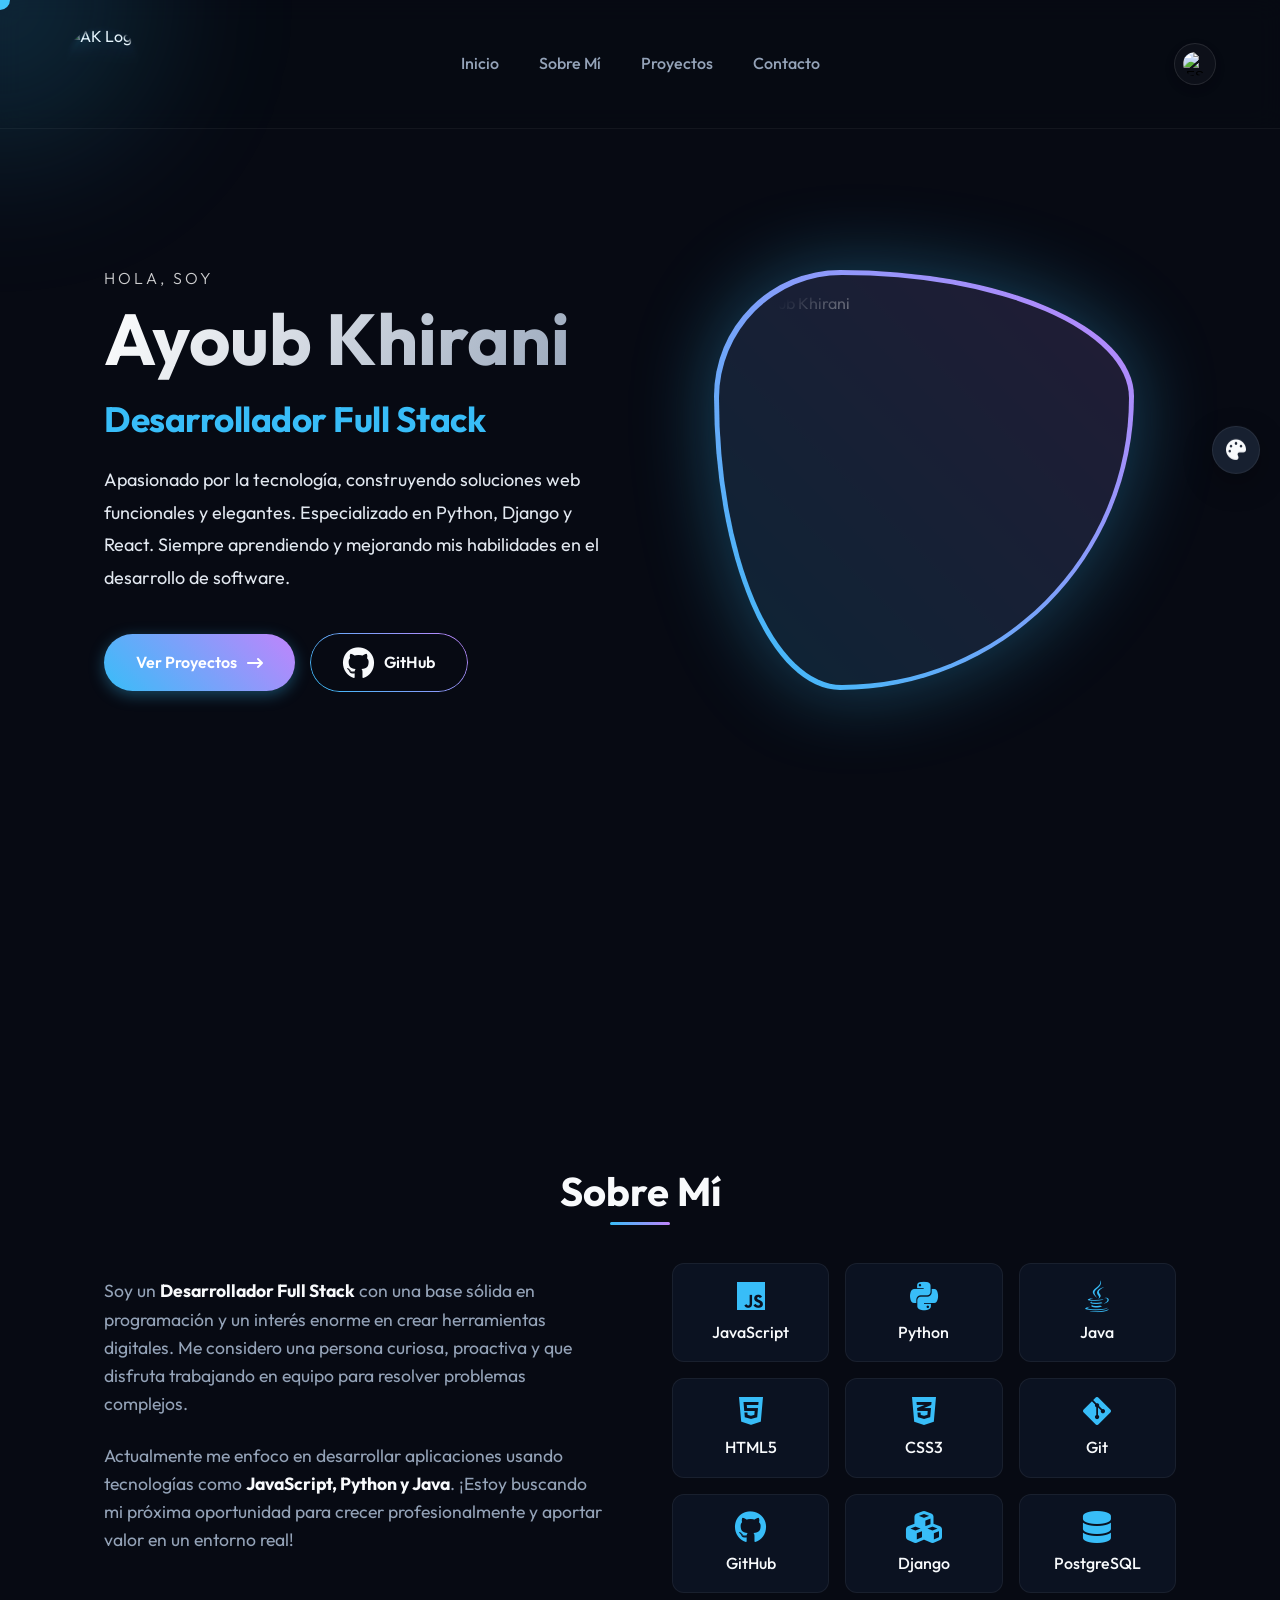
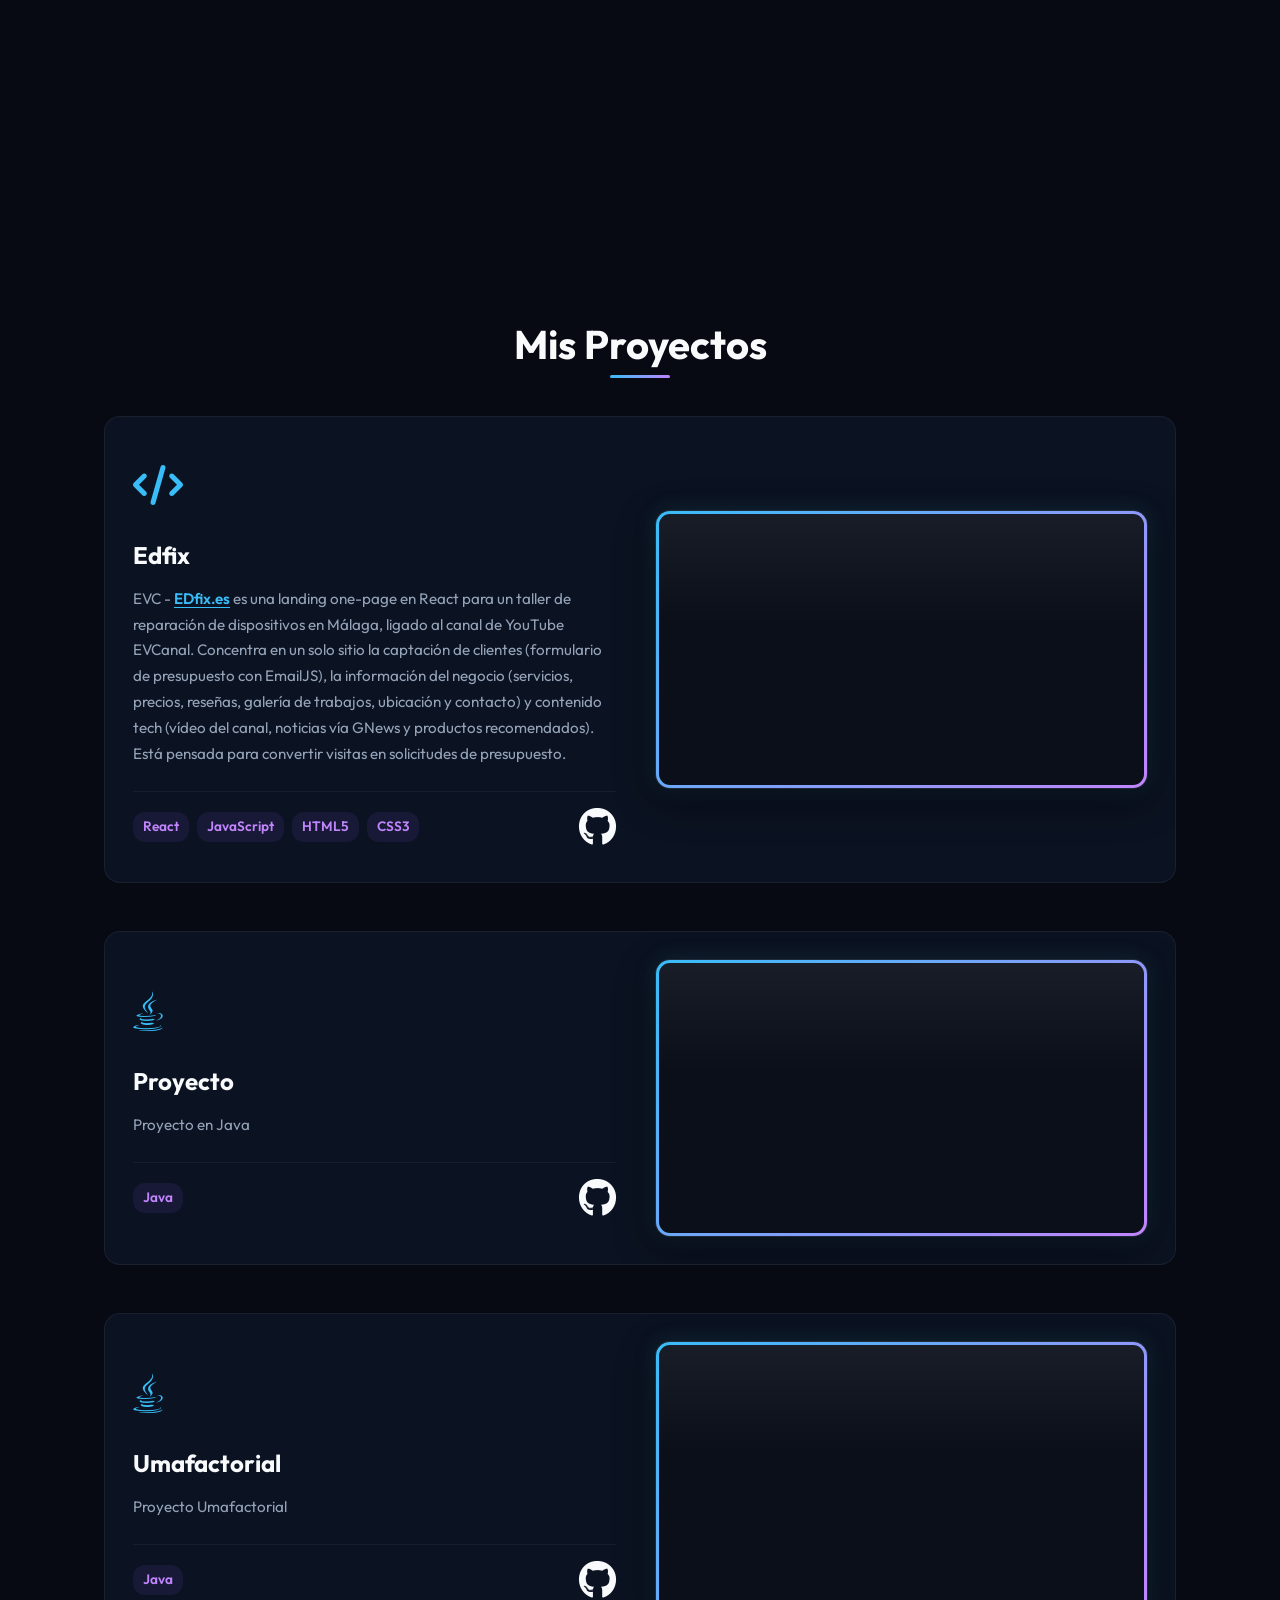
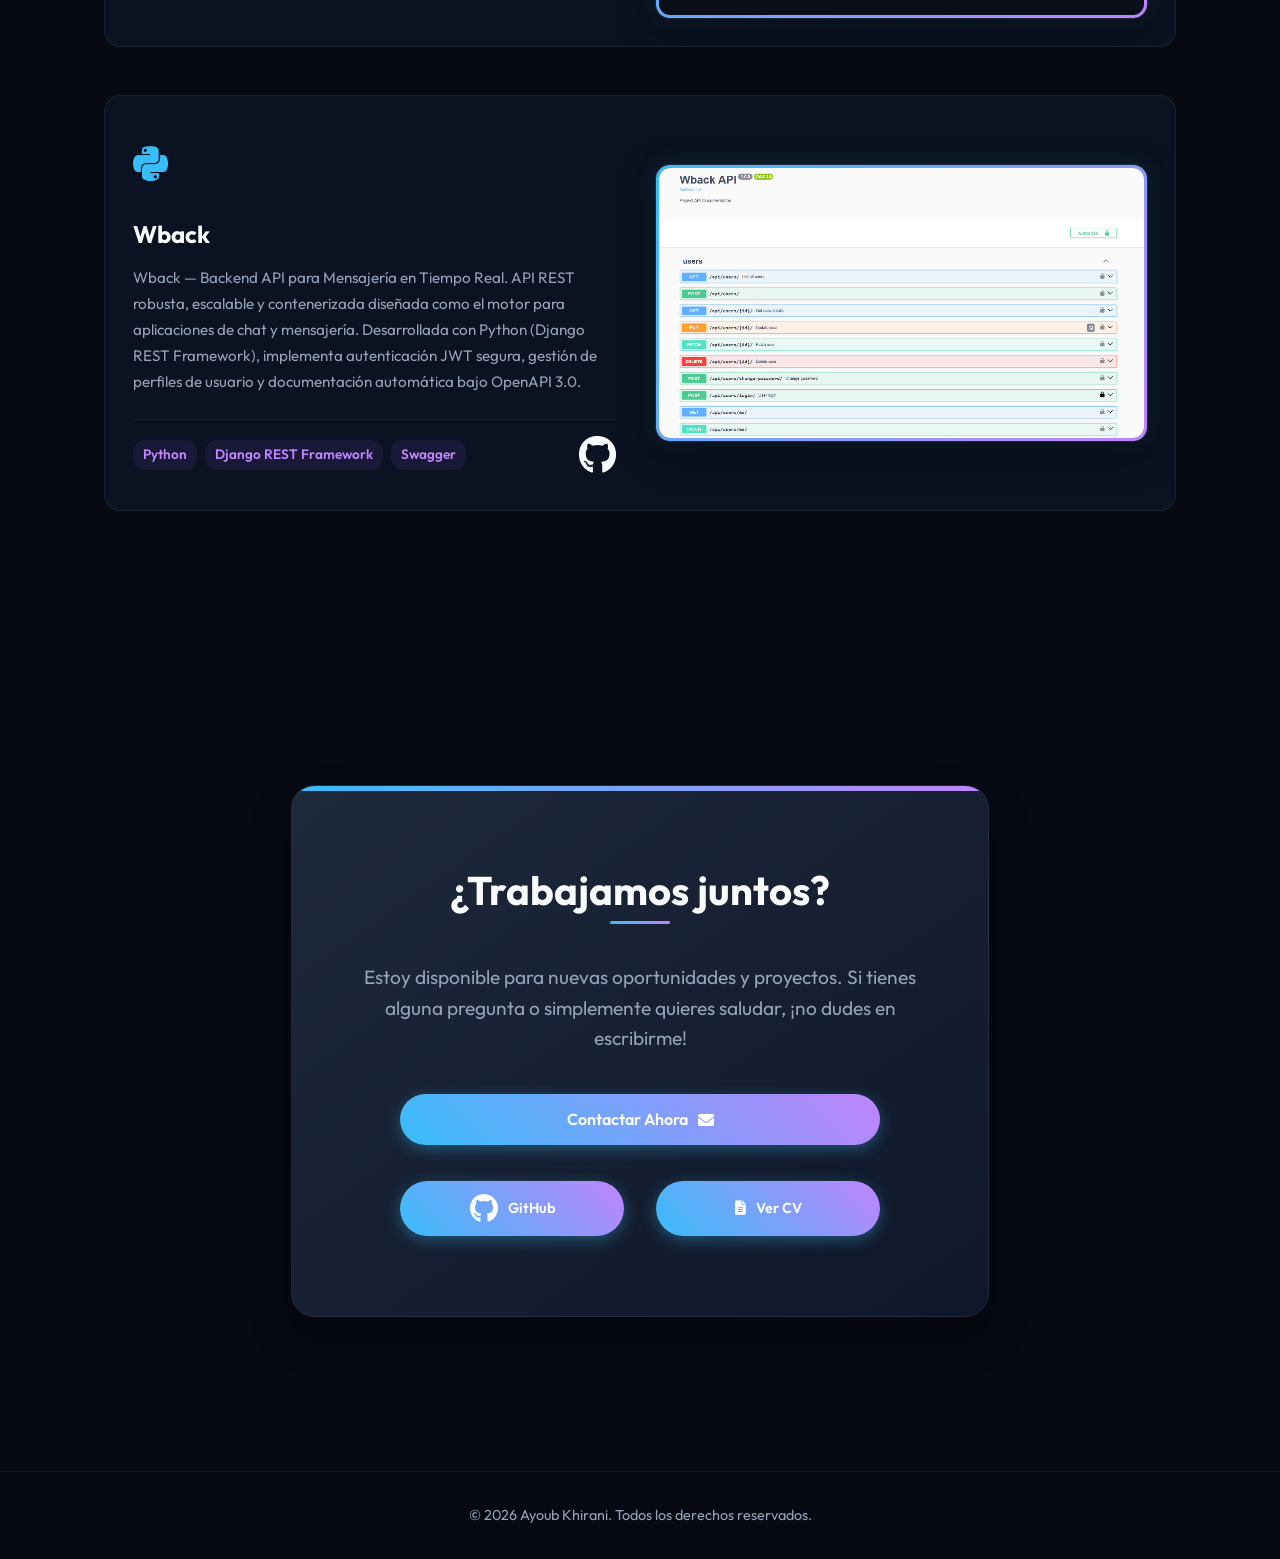
==== commit 589392d2: "Feat: cambiar enlace de CV en PDF por CV en HTML interactivo en carpeta cv/" ====
--- a/index.html
+++ b/index.html
@@ -5,7 +5,7 @@
     <meta charset="UTF-8">
     <meta name="viewport" content="width=device-width, initial-scale=1.0">
     <title>Ayoub Khirani | Portfolio</title>
-    <meta name="description" content="Portfolio profesional de Ayoub Khirani, Desarrollador Junior.">
+    <meta name="description" content="Portfolio profesional de Ayoub Khirani, Desarrollador Full Stack.">
     <link href="https://fonts.googleapis.com/css2?family=Outfit:wght@300;400;500;700&display=swap" rel="stylesheet">
     <link rel="stylesheet" href="https://cdnjs.cloudflare.com/ajax/libs/font-awesome/6.4.0/css/all.min.css">
     <link rel="stylesheet" href="style.css">
@@ -82,7 +82,7 @@
             <h2 class="section-title" data-translate="about_title">Sobre Mí</h2>
             <div class="about-container">
                 <div class="about-text">
-                    <p data-translate="about_p1">Soy un <strong>Desarrollador Junior</strong> con una base sólida en programación y un interés
+                    <p data-translate="about_p1">Soy un <strong>Desarrollador Full Stack</strong> con una base sólida en programación y un interés
                         enorme en crear herramientas digitales. Me considero una persona curiosa, proactiva y que
                         disfruta trabajando en equipo para resolver problemas complejos.</p>
                     <p data-translate="about_p2">Actualmente me enfoco en desarrollar aplicaciones usando tecnologías como <strong>JavaScript,
@@ -96,6 +96,9 @@
                     <div class="skill-item"><i class="fa-brands fa-html5"></i> HTML5</div>
                     <div class="skill-item"><i class="fa-brands fa-css3-alt"></i> CSS3</div>
                     <div class="skill-item"><i class="fa-brands fa-git-alt"></i> Git</div>
+                    <div class="skill-item"><i class="fa-brands fa-github"></i> GitHub</div>
+                    <div class="skill-item"><i class="fa-solid fa-cubes"></i> Django</div>
+                    <div class="skill-item"><i class="fa-solid fa-database"></i> PostgreSQL</div>
                 </div>
             </div>
         </section>
@@ -120,8 +123,8 @@
                             class="btn primary-btn contact-action-btn">
                             <i class="fa-brands fa-github"></i> GitHub
                         </a>
-                        <a href="cv.pdf" download="CV-Ayoub-Khirani.pdf" class="btn primary-btn contact-action-btn">
-                            <i class="fa-solid fa-file-pdf"></i> <span data-translate="download_cv">Descargar CV</span>
+                        <a href="cv/index.html" target="_blank" class="btn primary-btn contact-action-btn">
+                            <i class="fa-solid fa-file-lines"></i> <span data-translate="download_cv">Ver CV</span>
                         </a>
                     </div>
                 </div>
@@ -133,6 +136,23 @@
         <p data-translate="footer_text">&copy; 2026 Ayoub Khirani. Todos los derechos reservados.</p>
     </footer>
 
+    <!-- Color Switcher Panel -->
+    <div class="color-switcher-container" id="color-switcher-container">
+        <button class="color-toggle-btn" id="color-toggle-btn" aria-label="Cambiar tema de color" title="Personalizar color">
+            <i class="fa-solid fa-palette"></i>
+        </button>
+        <div class="color-panel" id="color-panel">
+            <h4 data-translate="color_panel_title">Color de Acento</h4>
+            <div class="color-options">
+                <button class="color-btn active" data-color="cyan" style="background-color: #38bdf8;" aria-label="Cian" title="Cian"></button>
+                <button class="color-btn" data-color="purple" style="background-color: #a78bfa;" aria-label="Morado" title="Morado"></button>
+                <button class="color-btn" data-color="emerald" style="background-color: #2dd4bf;" aria-label="Verde Esmeralda" title="Verde Esmeralda"></button>
+                <button class="color-btn" data-color="orange" style="background-color: #fb923c;" aria-label="Naranja" title="Naranja"></button>
+                <button class="color-btn" data-color="rose" style="background-color: #fb7185;" aria-label="Rosa Rubí" title="Rosa Rubí"></button>
+            </div>
+        </div>
+    </div>
+
     <script src="script.js"></script>
 </body>
 
--- a/style.css
+++ b/style.css
@@ -1,17 +1,17 @@
 /* Base variables */
 :root {
-    --bg-color: #0d1323;
+    --bg-color: #070a13;
     --text-main: #f8fafc;
     --text-muted: #94a3b8;
-    --primary: #48cae4;
-    --primary-hover: #00b4d8;
-    --secondary: #1e293b;
-    --accent: #b555e6;
-    --accent-glow: rgba(181, 85, 230, 0.5);
-    --primary-glow: rgba(72, 202, 228, 0.5);
-
-    --card-bg: rgba(30, 41, 59, 0.7);
-    --card-border: rgba(255, 255, 255, 0.05);
+    --primary: #38bdf8;
+    --primary-hover: #0ea5e9;
+    --secondary: #0f172a;
+    --accent: #c084fc;
+    --accent-glow: rgba(192, 132, 252, 0.35);
+    --primary-glow: rgba(56, 189, 248, 0.35);
+
+    --card-bg: rgba(15, 23, 42, 0.65);
+    --card-border: rgba(255, 255, 255, 0.06);
 
     --transition: all 0.3s cubic-bezier(0.4, 0, 0.2, 1);
     --project-video-ratio: 16 / 9;
@@ -34,8 +34,6 @@
     line-height: 1.6;
     overflow-x: hidden;
     position: relative;
-    cursor: none;
-    /* For custom cursor */
 }
 
 /* Custom Cursor */
@@ -50,8 +48,9 @@
     transform: translate(-50%, -50%);
     pointer-events: none;
     z-index: 9999;
-    transition: width 0.2s, height 0.2s, background-color 0.2s;
+    transition: width 0.2s, height 0.2s, background-color 0.2s, opacity 0.3s;
     mix-blend-mode: screen;
+    display: none;
 }
 
 #cursor-blur {
@@ -67,6 +66,8 @@
     z-index: 9998;
     filter: blur(80px);
     opacity: 0.5;
+    transition: opacity 0.3s;
+    display: none;
 }
 
 /* Typography */
@@ -81,8 +82,7 @@
 a {
     text-decoration: none;
     color: var(--text-main);
-    cursor: none;
-    /* Let the custom cursor handle this */
+    cursor: pointer;
 }
 
 ul {
@@ -99,7 +99,7 @@
     top: 0;
     width: 100%;
     z-index: 1000;
-    background: rgba(15, 23, 42, 0.8);
+    background: rgba(7, 10, 19, 0.8);
     backdrop-filter: blur(12px);
     border-bottom: 1px solid rgba(255, 255, 255, 0.05);
     transition: var(--transition);
@@ -123,6 +123,7 @@
     display: flex;
     gap: 2.5rem;
 }
+
 
 .nav-links a {
     font-size: 1rem;
@@ -279,7 +280,7 @@
     gap: 10px;
     border: none;
     outline: none;
-    cursor: none;
+    cursor: pointer;
 }
 
 .primary-btn {
@@ -638,6 +639,12 @@
     border-top: 1px solid rgba(255, 255, 255, 0.05);
 }
 
+.project-tech-group {
+    display: flex;
+    flex-wrap: wrap;
+    gap: 0.5rem;
+}
+
 .project-tech {
     font-size: 0.85rem;
     color: var(--accent);
@@ -872,7 +879,7 @@
     width: 42px;
     height: 42px;
     border-radius: 50%;
-    cursor: none;
+    cursor: pointer;
     display: flex;
     align-items: center;
     justify-content: center;
@@ -934,7 +941,7 @@
     color: var(--text-muted);
     font-size: 0.95rem;
     font-weight: 500;
-    cursor: none;
+    cursor: pointer;
     width: 100%;
     text-align: left;
     transition: var(--transition);
@@ -1017,4 +1024,190 @@
         left: -10px;
         right: auto;
     }
+}
+
+/* Color Switcher Panel */
+.color-switcher-container {
+    position: fixed;
+    right: 20px;
+    top: 50%;
+    transform: translateY(-50%);
+    z-index: 1001; /* Mayor que el navbar (1000) */
+    display: flex;
+    align-items: center;
+    gap: 12px;
+    flex-direction: row-reverse; /* Botón a la derecha, panel se expande a la izquierda */
+}
+
+/* Soporte RTL para posicionamiento del color switcher */
+html[dir="rtl"] .color-switcher-container {
+    right: auto;
+    left: 20px;
+    flex-direction: row; /* Se expande a la derecha */
+}
+
+.color-toggle-btn {
+    background: rgba(30, 41, 59, 0.75);
+    backdrop-filter: blur(12px);
+    border: 1px solid rgba(255, 255, 255, 0.08);
+    width: 48px;
+    height: 48px;
+    border-radius: 50%;
+    display: flex;
+    align-items: center;
+    justify-content: center;
+    color: var(--text-main);
+    font-size: 1.25rem;
+    box-shadow: 0 10px 30px rgba(0, 0, 0, 0.3);
+    transition: var(--transition);
+    cursor: pointer;
+}
+
+.color-toggle-btn:hover {
+    border-color: var(--primary);
+    box-shadow: 0 0 15px var(--primary-glow);
+    transform: scale(1.05);
+}
+
+.color-panel {
+    background: rgba(15, 23, 42, 0.9);
+    backdrop-filter: blur(16px);
+    border: 1px solid rgba(255, 255, 255, 0.08);
+    border-radius: 16px;
+    padding: 1rem 1.25rem;
+    box-shadow: 0 15px 35px rgba(0, 0, 0, 0.5);
+    display: flex;
+    flex-direction: column;
+    gap: 0.75rem;
+    opacity: 0;
+    visibility: hidden;
+    transform: translateX(20px);
+    transition: var(--transition);
+}
+
+/* Transición de panel en RTL */
+html[dir="rtl"] .color-panel {
+    transform: translateX(-20px);
+}
+
+.color-switcher-container.active .color-panel {
+    opacity: 1;
+    visibility: visible;
+    transform: translateX(0);
+}
+
+.color-panel h4 {
+    font-size: 0.85rem;
+    text-transform: uppercase;
+    letter-spacing: 1px;
+    color: var(--text-muted);
+    font-weight: 600;
+    white-space: nowrap;
+}
+
+.color-options {
+    display: flex;
+    gap: 0.5rem;
+}
+
+.color-btn {
+    width: 24px;
+    height: 24px;
+    border-radius: 50%;
+    border: 2px solid transparent;
+    cursor: pointer;
+    transition: var(--transition);
+    box-shadow: inset 0 0 0 2px rgba(0, 0, 0, 0.2);
+}
+
+.color-btn:hover {
+    transform: scale(1.15);
+}
+
+.color-btn.active {
+    border-color: var(--text-main);
+    box-shadow: 0 0 10px var(--primary-glow);
+}
+
+/* Ajustes adaptables en móviles */
+@media (max-width: 768px) {
+    .color-switcher-container {
+        right: 15px;
+        top: auto;
+        bottom: 20px;
+        transform: none;
+    }
+    
+    html[dir="rtl"] .color-switcher-container {
+        left: 15px;
+        bottom: 20px;
+        right: auto;
+        transform: none;
+    }
+    
+    .color-panel {
+        transform: translateY(20px) translateX(0);
+        bottom: 60px;
+        position: absolute;
+        right: 0;
+    }
+    
+    html[dir="rtl"] .color-panel {
+        left: 0;
+        right: auto;
+        transform: translateY(20px) translateX(0);
+    }
+    
+    .color-switcher-container.active .color-panel {
+        transform: translateY(0);
+    }
+}
+
+/* Reglas del cursor personalizado activo */
+@media (min-width: 769px) {
+    body.custom-cursor-active,
+    body.custom-cursor-active a,
+    body.custom-cursor-active .btn,
+    body.custom-cursor-active .hamburger,
+    body.custom-cursor-active .lang-btn,
+    body.custom-cursor-active .lang-option,
+    body.custom-cursor-active .project-link,
+    body.custom-cursor-active .project-desc-link,
+    body.custom-cursor-active .color-btn,
+    body.custom-cursor-active .color-toggle-btn {
+        cursor: none;
+    }
+    
+    body.custom-cursor-active #cursor,
+    body.custom-cursor-active #cursor-blur {
+        display: block;
+    }
+}
+
+/* Ocultar cursor en transiciones o fuera del viewport */
+body.cursor-hidden #cursor,
+body.cursor-hidden #cursor-blur {
+    opacity: 0 !important;
+}
+
+/* Alinear simétricamente los elementos de navegación en pantallas de escritorio */
+@media (min-width: 769px) {
+    .logo {
+        flex: 1;
+        display: flex;
+        justify-content: flex-start;
+    }
+    
+    .nav-links {
+        flex: 0 0 auto;
+        display: flex;
+        justify-content: center;
+    }
+    
+    .lang-selector-container {
+        flex: 1;
+        display: flex;
+        justify-content: flex-end;
+        margin-left: 0;
+    }
 }
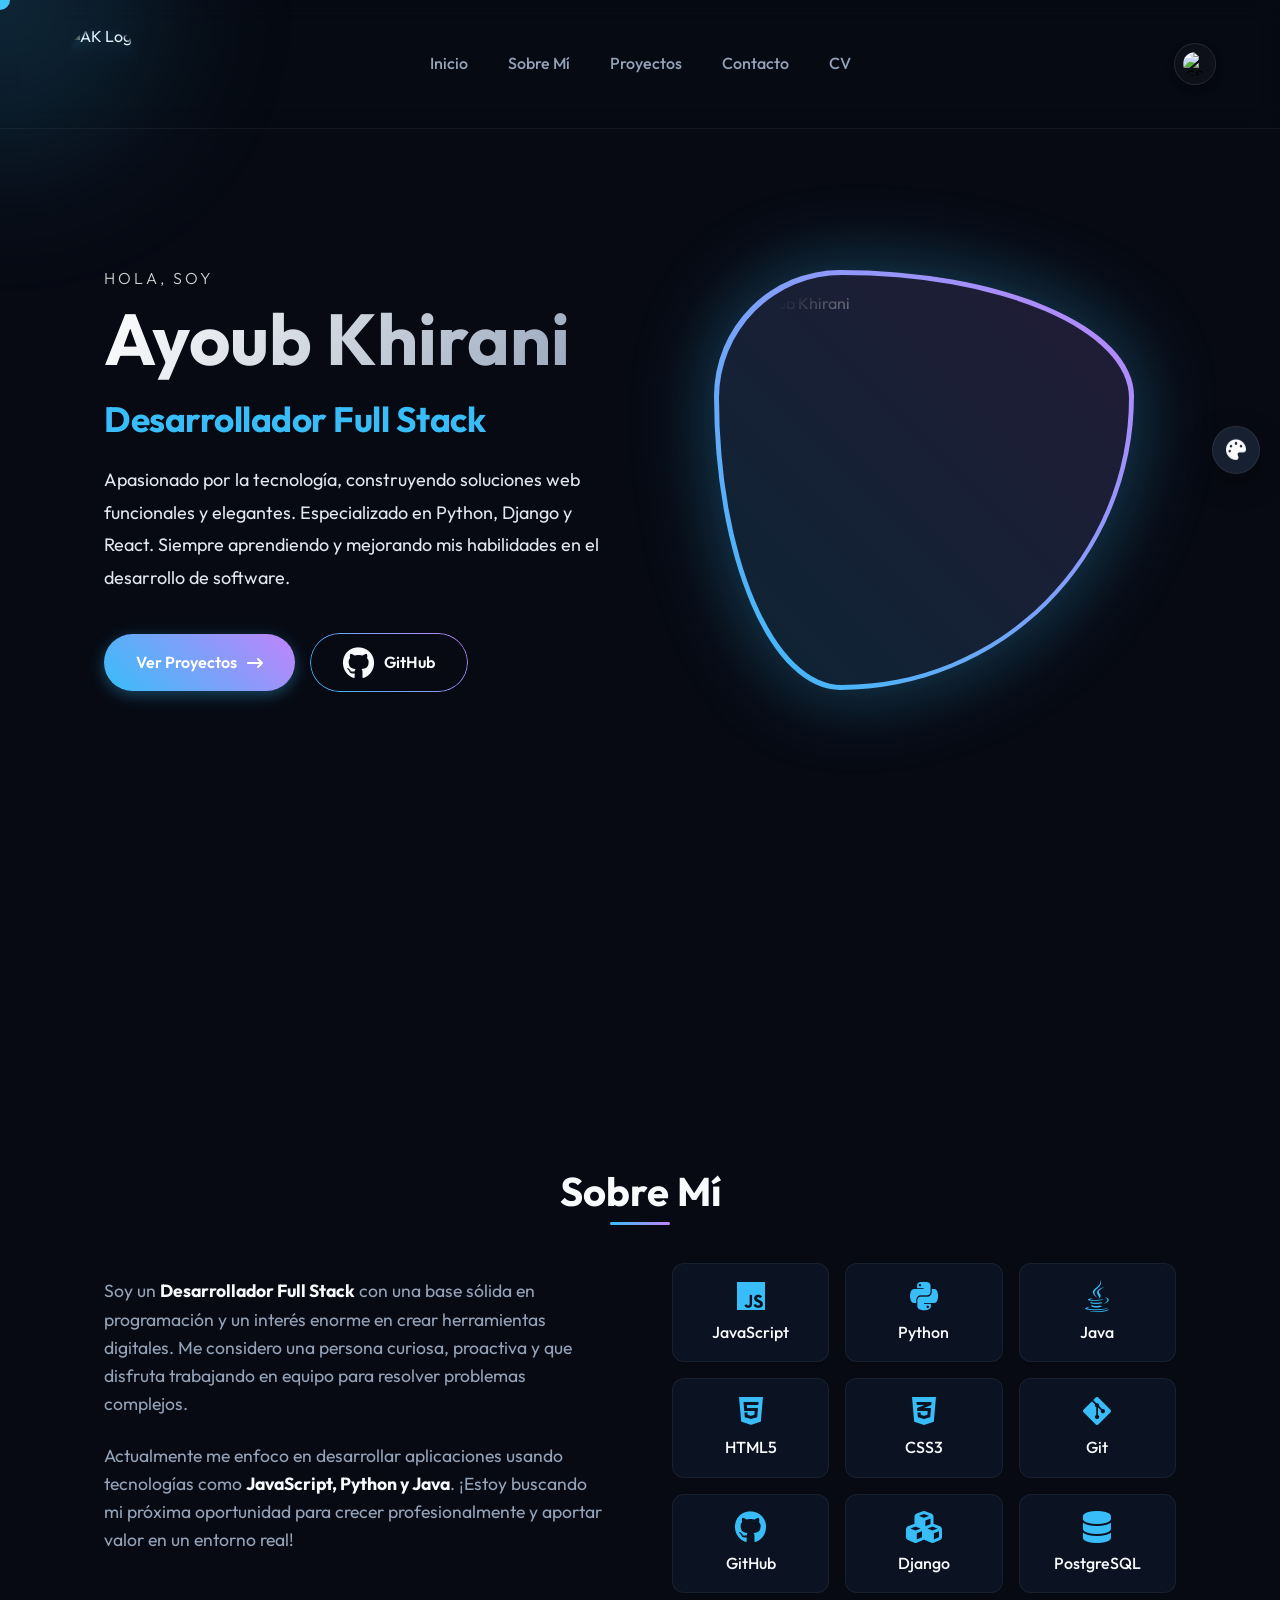
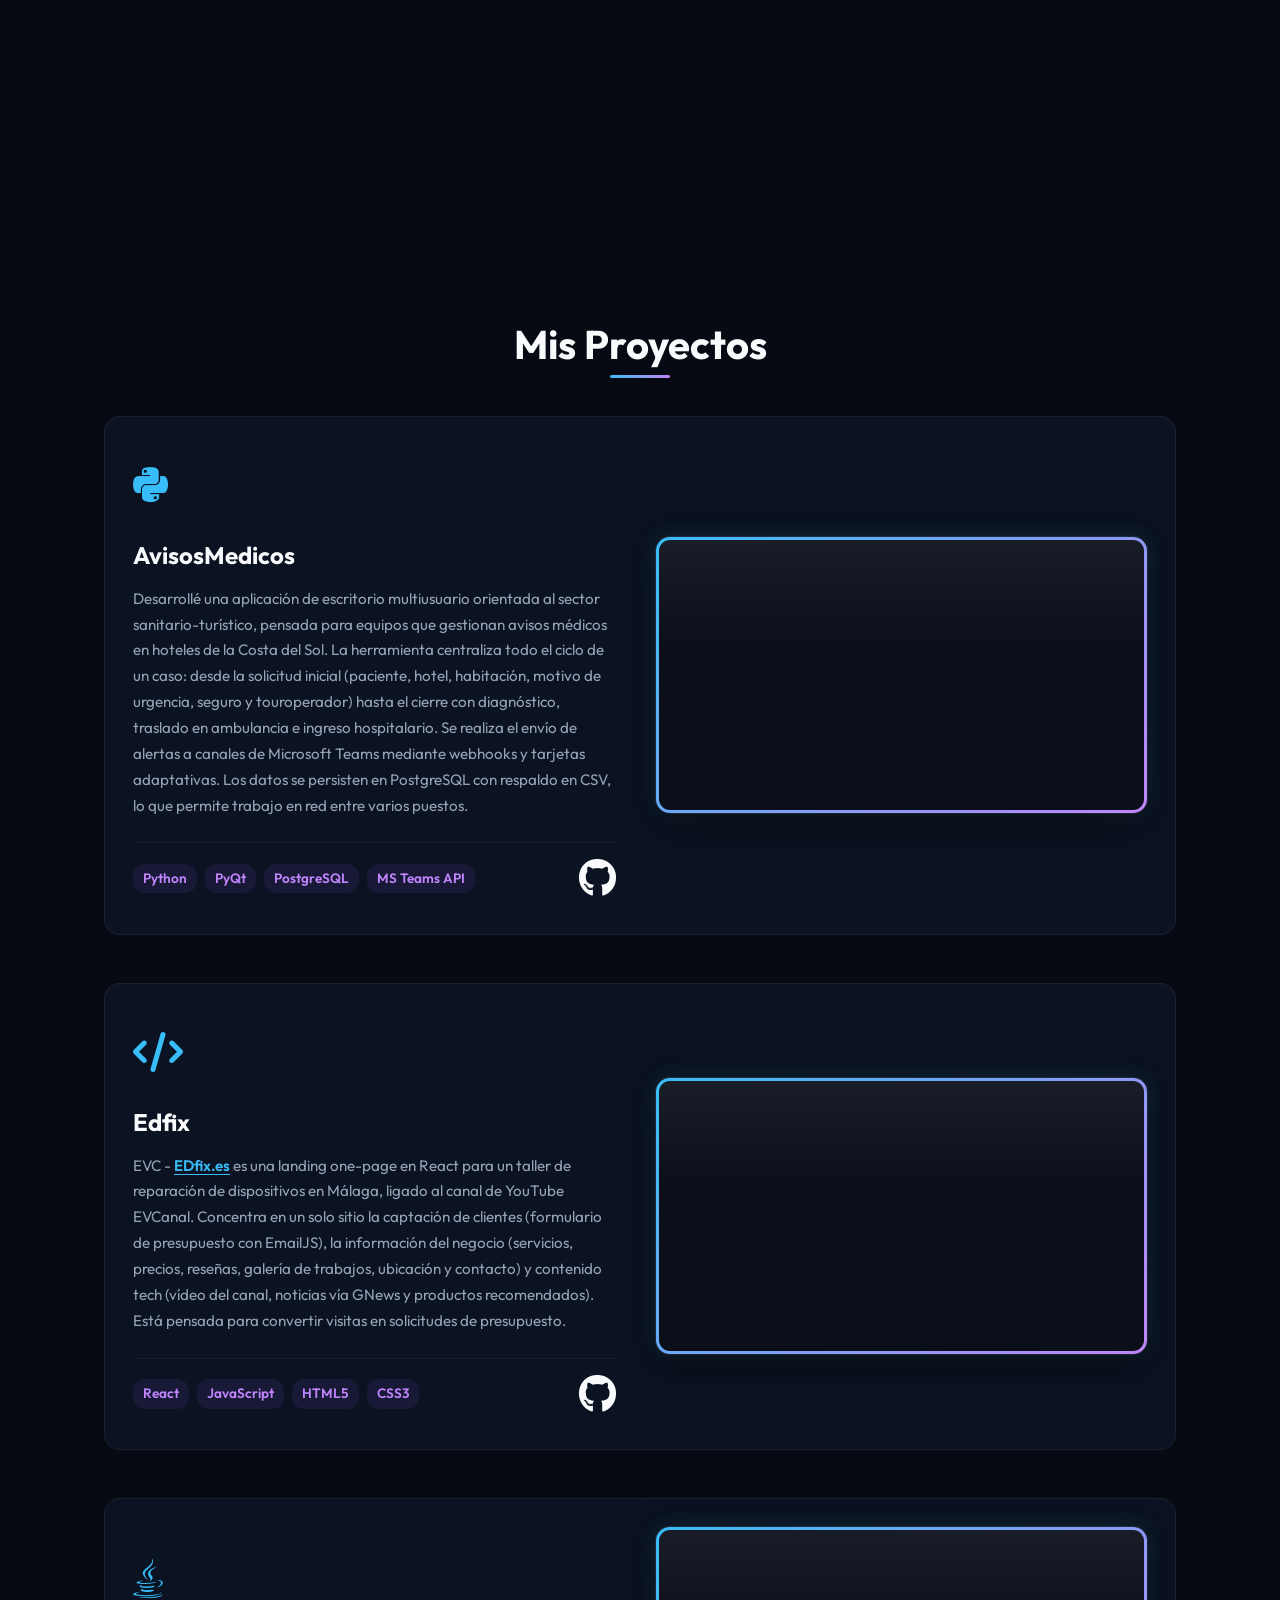
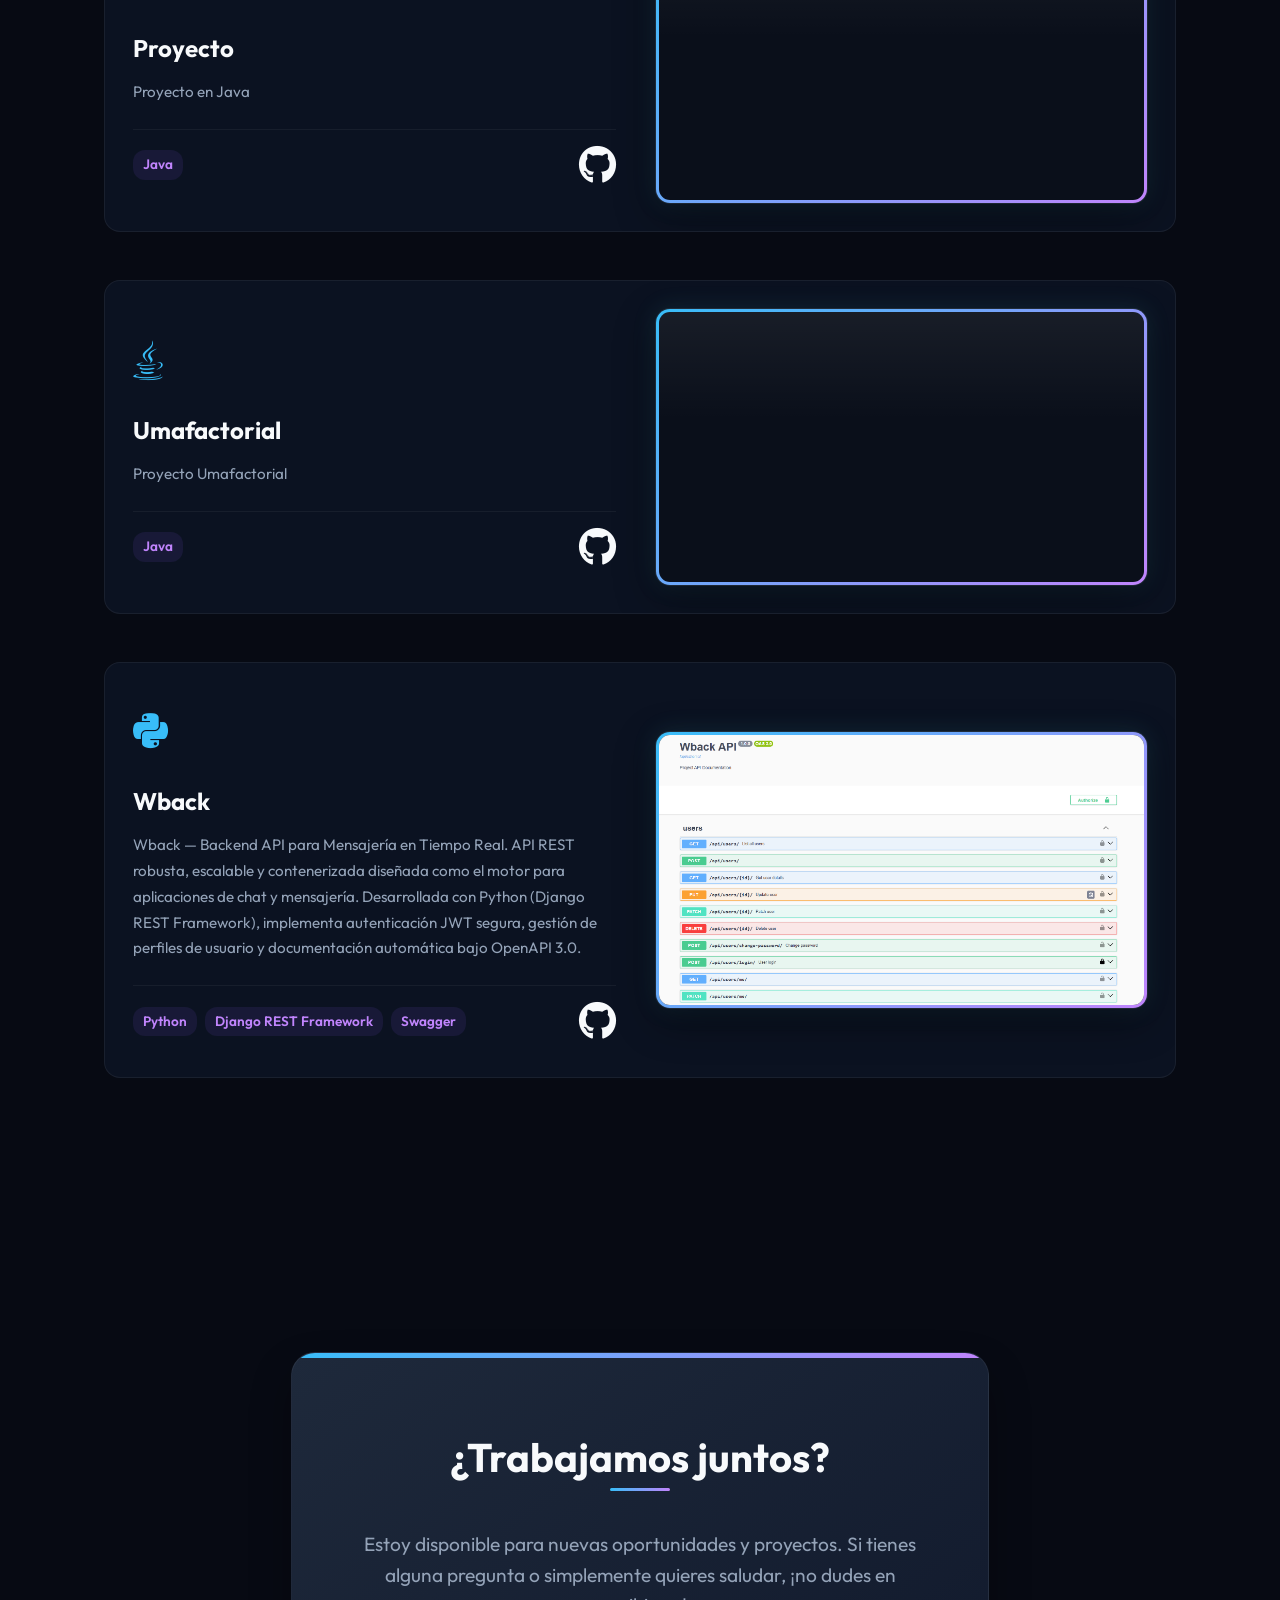
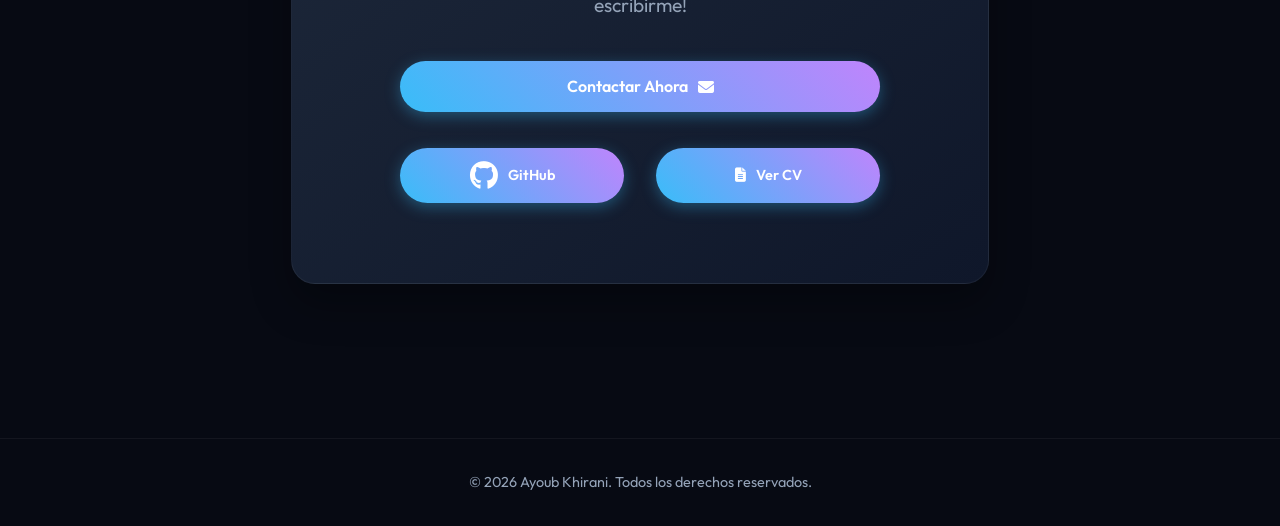
==== commit 24a0b563: "Feat: añadir enlace de CV al menú de navegación principal" ====
--- a/index.html
+++ b/index.html
@@ -24,6 +24,7 @@
             <li><a href="#about" data-translate="nav_about">Sobre Mí</a></li>
             <li><a href="#projects" data-translate="nav_projects">Proyectos</a></li>
             <li><a href="#contact" data-translate="nav_contact">Contacto</a></li>
+            <li><a href="cv/index.html" target="_blank" data-translate="nav_cv">CV</a></li>
         </ul>
         <div class="lang-selector-container">
             <button class="lang-btn" id="lang-btn" aria-label="Cambiar idioma">
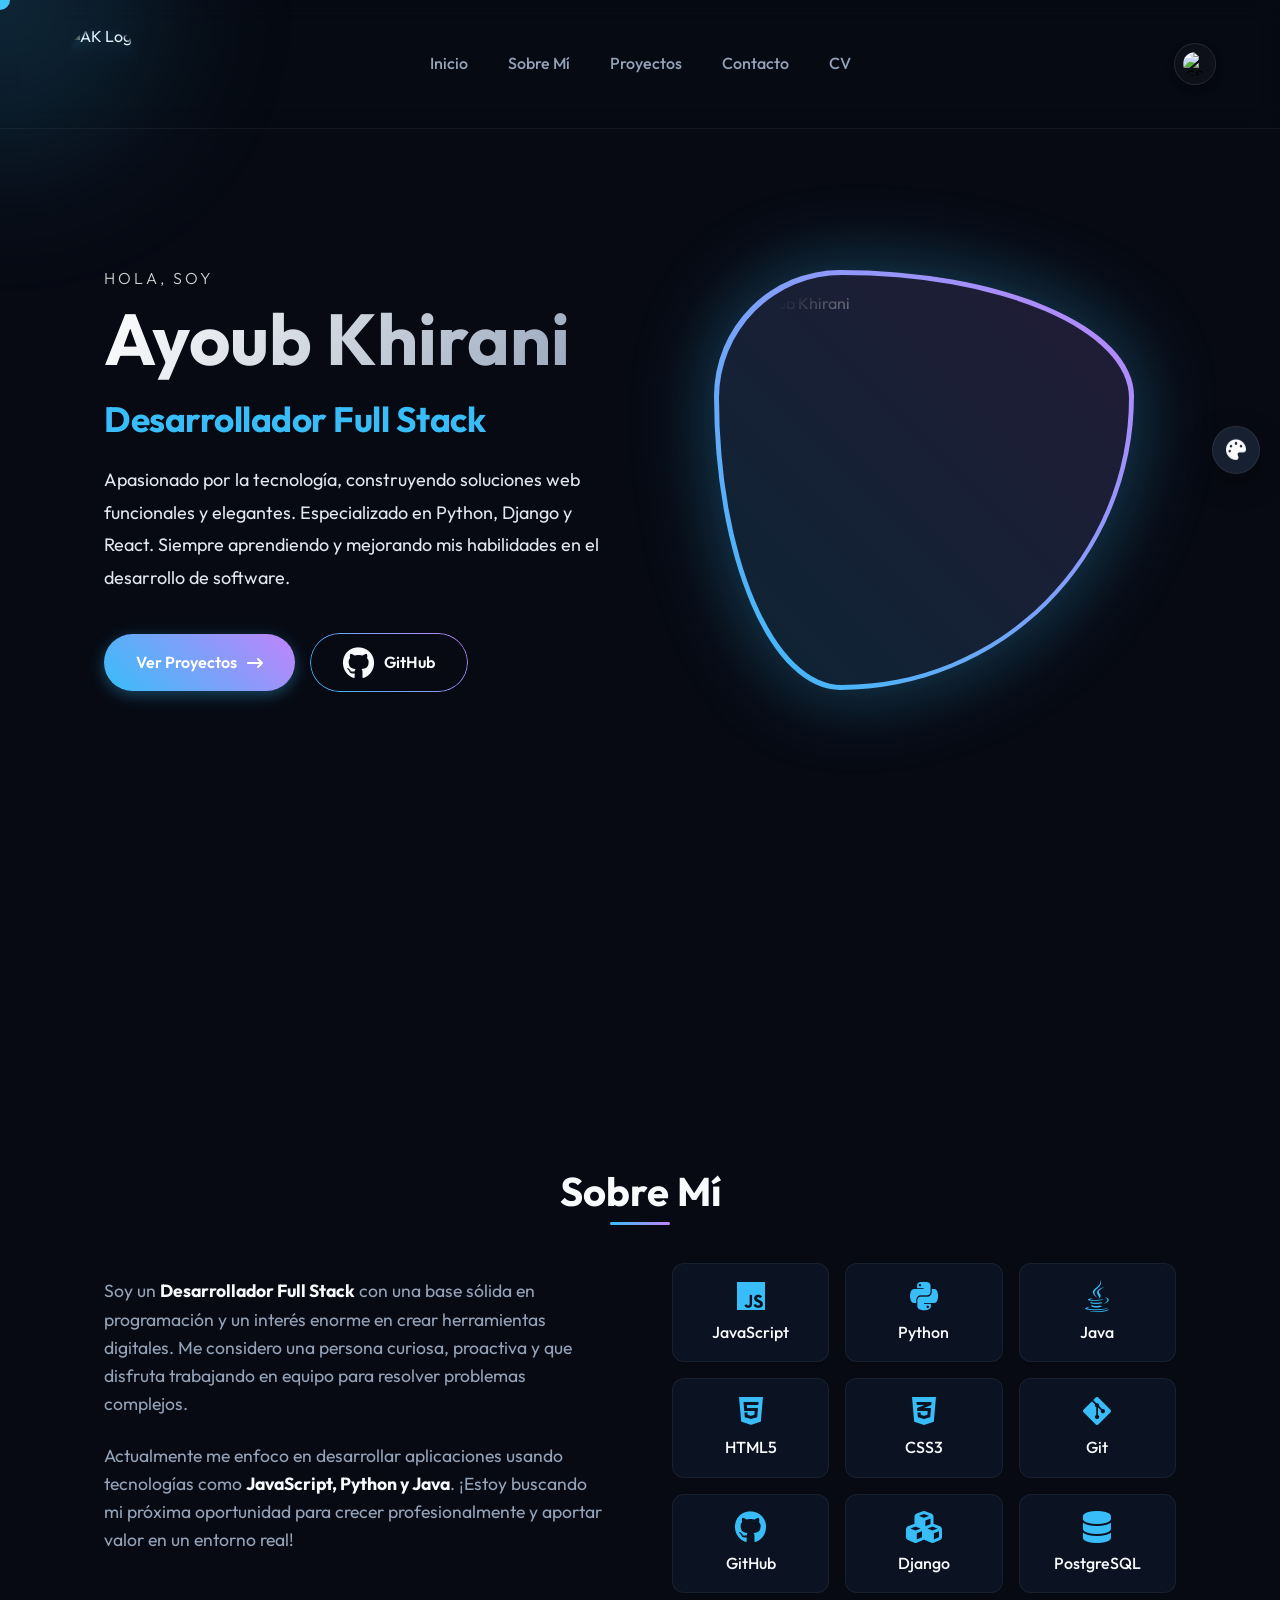
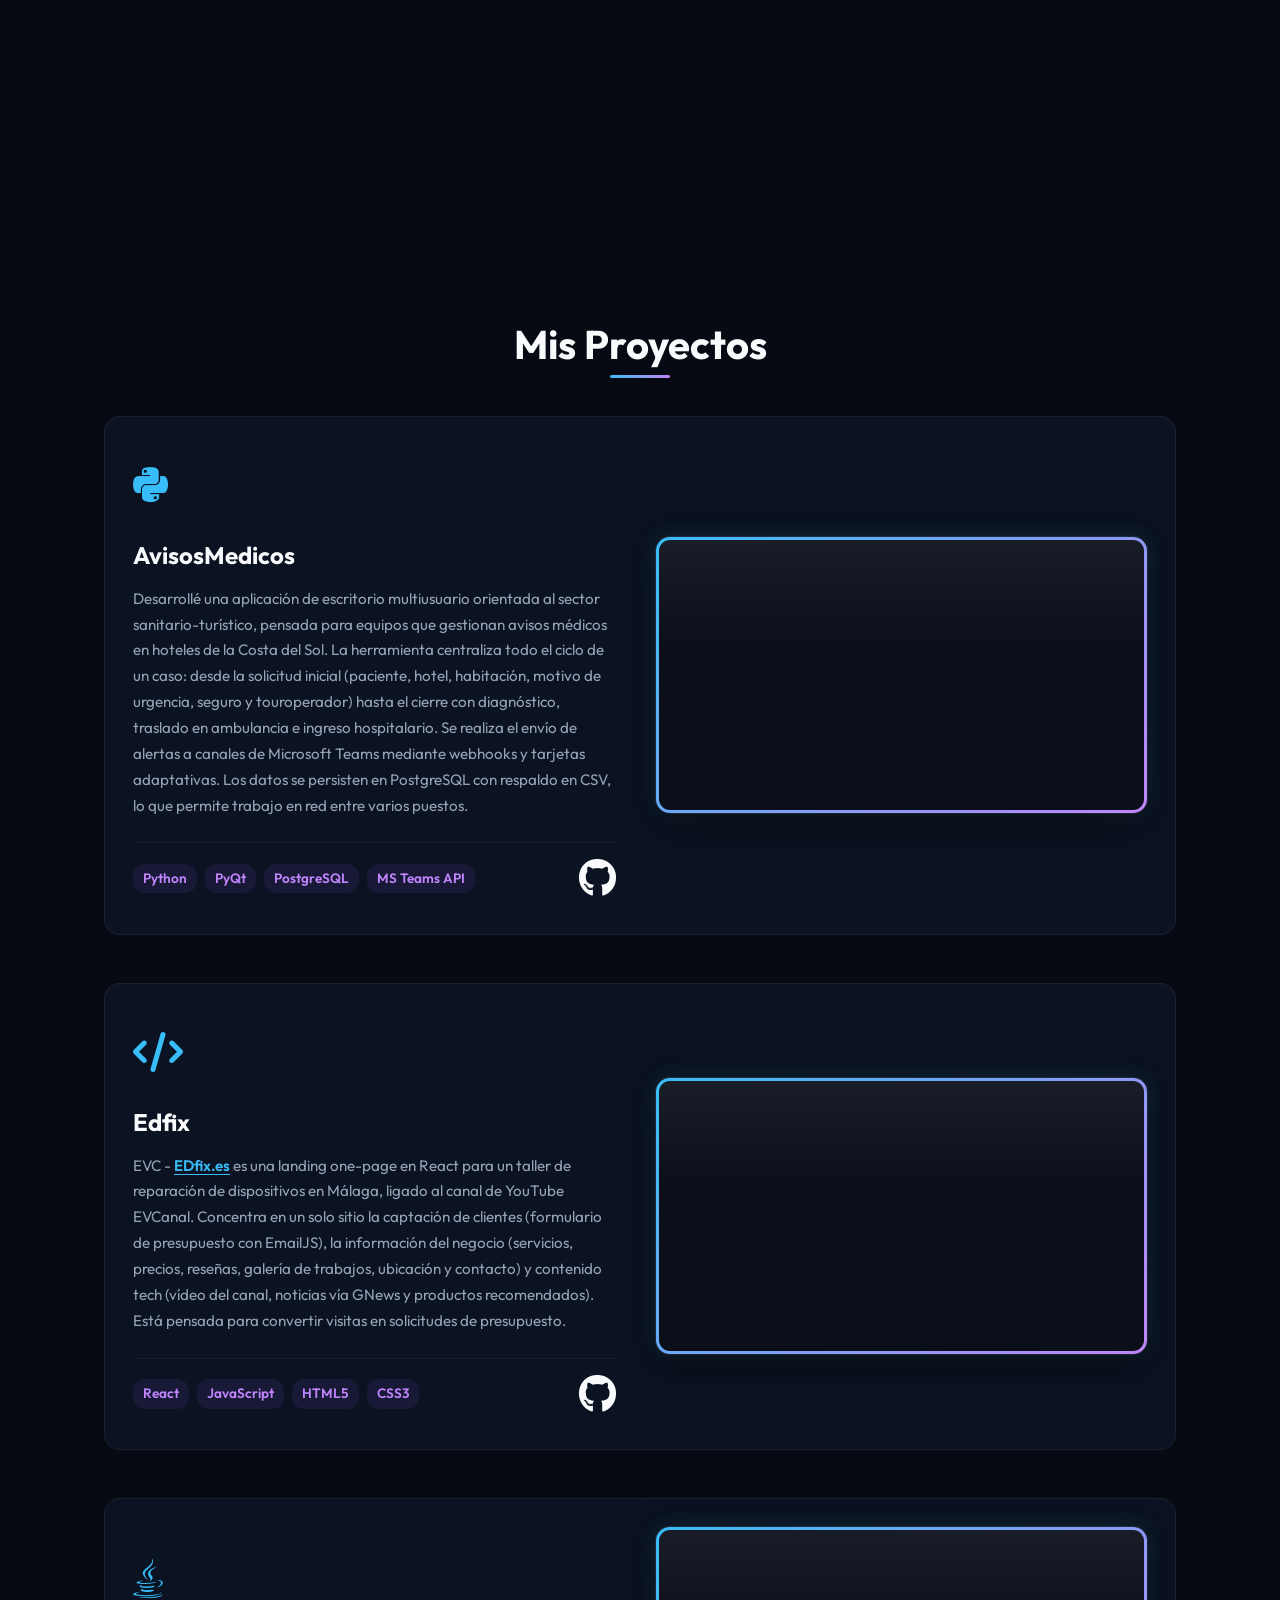
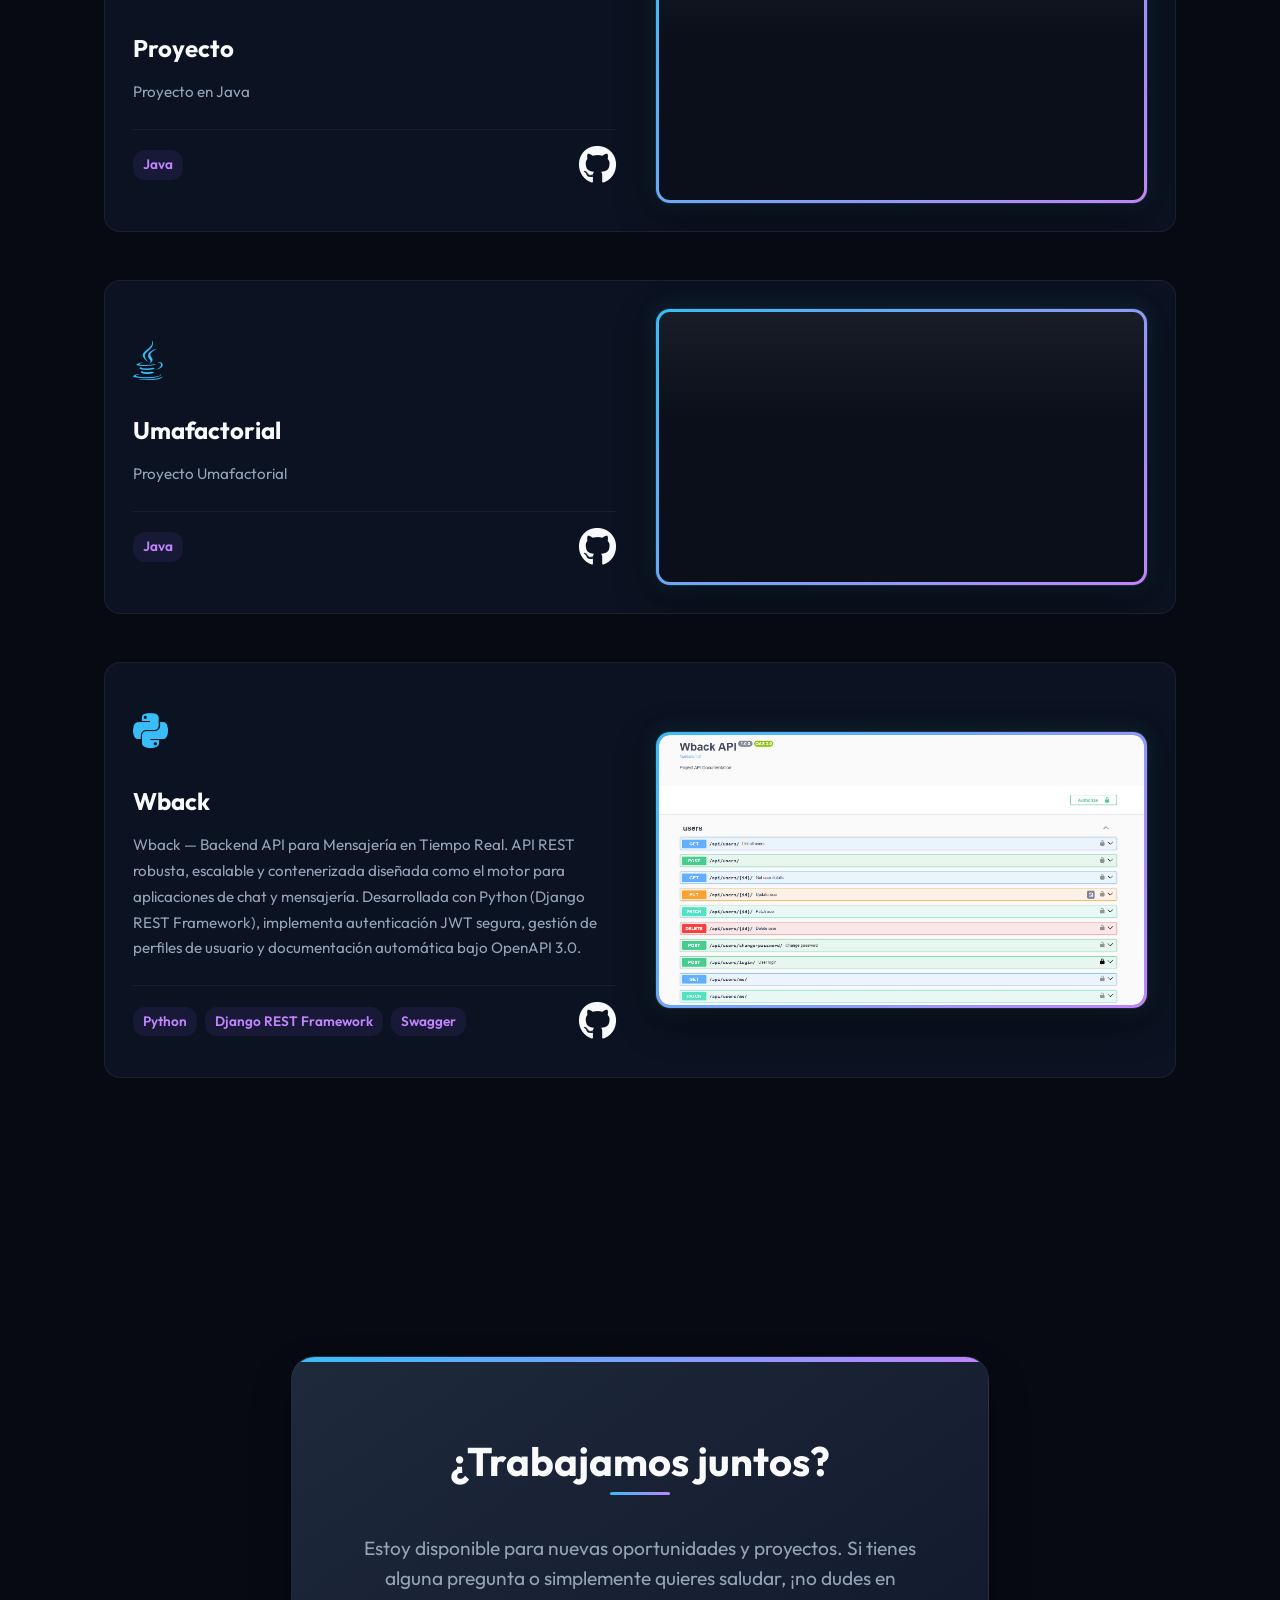
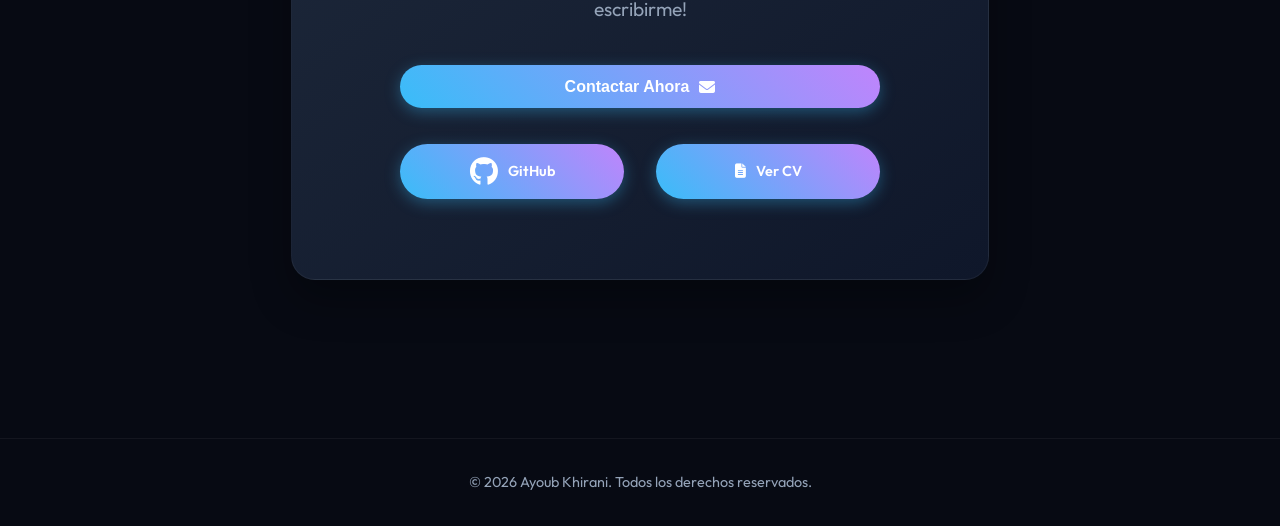
==== commit a83b04a0: "feat: modal de contacto y configuracion de EmailJS" ====
--- a/index.html
+++ b/index.html
@@ -117,8 +117,9 @@
                 <p data-translate="contact_desc">Estoy disponible para nuevas oportunidades y proyectos. Si tienes alguna pregunta o simplemente
                     quieres saludar, ¡no dudes en escribirme!</p>
                 <div class="contact-buttons">
-                    <a href="mailto:tu-email@ejemplo.com" class="btn primary-btn contact-main-btn"><span data-translate="contact_btn">Contactar Ahora</span> <i
-                            class="fa-solid fa-envelope"></i></a>
+                    <button id="contact-btn-trigger" class="btn primary-btn contact-main-btn">
+                        <span data-translate="contact_btn">Contactar Ahora</span> <i class="fa-solid fa-envelope"></i>
+                    </button>
                     <div class="contact-actions">
                         <a href="https://github.com/khiraniayoub" target="_blank" rel="noopener noreferrer"
                             class="btn primary-btn contact-action-btn">
@@ -131,7 +132,37 @@
                 </div>
             </div>
         </section>
+
     </main>
+
+    <!-- Contact Modal (outside main for proper fixed positioning) -->
+    <div id="contact-modal" class="modal">
+        <div class="modal-content">
+            <span class="close-modal" id="close-modal">&times;</span>
+            <h3 data-translate="modal_title">Enviar Mensaje</h3>
+            <form id="contact-form">
+                <div class="form-group">
+                    <label for="form-name" data-translate="form_name">Nombre</label>
+                    <input type="text" id="form-name" required data-translate-placeholder="form_placeholder_name" placeholder="Tu nombre">
+                </div>
+                <div class="form-group">
+                    <label for="form-email" data-translate="form_email">Email</label>
+                    <input type="email" id="form-email" required data-translate-placeholder="form_placeholder_email" placeholder="tu@email.com">
+                </div>
+                <div class="form-group">
+                    <label for="form-subject" data-translate="form_subject">Asunto</label>
+                    <input type="text" id="form-subject" required data-translate-placeholder="form_placeholder_subject" placeholder="Asunto del mensaje">
+                </div>
+                <div class="form-group">
+                    <label for="form-message" data-translate="form_message">Mensaje</label>
+                    <textarea id="form-message" rows="5" required data-translate-placeholder="form_placeholder_message" placeholder="Escribe tu mensaje aquí..."></textarea>
+                </div>
+                <button type="submit" class="btn primary-btn submit-btn">
+                    <span data-translate="form_send_btn">Enviar Mensaje</span> <i class="fa-solid fa-paper-plane"></i>
+                </button>
+            </form>
+        </div>
+    </div>
 
     <footer>
         <p data-translate="footer_text">&copy; 2026 Ayoub Khirani. Todos los derechos reservados.</p>
@@ -154,6 +185,7 @@
         </div>
     </div>
 
+    <script src="https://cdn.jsdelivr.net/npm/@emailjs/browser@4/dist/email.min.js"></script>
     <script src="script.js"></script>
 </body>
 
--- a/style.css
+++ b/style.css
@@ -1210,4 +1210,132 @@
         justify-content: flex-end;
         margin-left: 0;
     }
+}
+
+/* Modal (Ventana Emergente) */
+.modal {
+    position: fixed;
+    z-index: 1200;
+    left: 0;
+    top: 0;
+    width: 100%;
+    height: 100%;
+    overflow: auto;
+    background-color: rgba(7, 10, 19, 0.65);
+    backdrop-filter: blur(12px);
+    display: flex;
+    align-items: center;
+    justify-content: center;
+    opacity: 0;
+    visibility: hidden;
+    pointer-events: none;
+    transition: opacity 0.35s cubic-bezier(0.4, 0, 0.2, 1),
+                visibility 0.35s cubic-bezier(0.4, 0, 0.2, 1);
+}
+
+.modal.active {
+    opacity: 1;
+    visibility: visible;
+    pointer-events: auto;
+}
+
+.modal-content {
+    background: rgba(15, 23, 42, 0.85);
+    backdrop-filter: blur(20px);
+    border: 1px solid rgba(255, 255, 255, 0.08);
+    border-radius: 24px;
+    padding: 2.5rem;
+    width: 90%;
+    max-width: 500px;
+    box-shadow: 0 20px 50px rgba(0, 0, 0, 0.6);
+    position: relative;
+    transform: scale(0.9) translateY(-20px);
+    transition: transform 0.3s cubic-bezier(0.34, 1.56, 0.64, 1);
+}
+
+.modal.active .modal-content {
+    transform: scale(1) translateY(0);
+}
+
+.close-modal {
+    position: absolute;
+    top: 1.5rem;
+    right: 1.5rem;
+    color: var(--text-muted);
+    font-size: 1.75rem;
+    font-weight: 500;
+    cursor: pointer;
+    transition: var(--transition);
+    width: 32px;
+    height: 32px;
+    display: flex;
+    align-items: center;
+    justify-content: center;
+    border-radius: 50%;
+}
+
+.close-modal:hover {
+    color: var(--primary);
+    background: rgba(255, 255, 255, 0.05);
+}
+
+.modal-content h3 {
+    font-size: 1.8rem;
+    margin-bottom: 1.75rem;
+    font-weight: 700;
+    background: linear-gradient(120deg, #fff, #94a3b8);
+    -webkit-background-clip: text;
+    background-clip: text;
+    -webkit-text-fill-color: transparent;
+    text-align: left;
+}
+
+.form-group {
+    margin-bottom: 1.5rem;
+    text-align: left;
+}
+
+.form-group label {
+    display: block;
+    margin-bottom: 0.5rem;
+    color: var(--text-main);
+    font-size: 0.9rem;
+    font-weight: 500;
+}
+
+.form-group input,
+.form-group textarea {
+    width: 100%;
+    padding: 0.9rem 1.1rem;
+    background: rgba(7, 10, 19, 0.6);
+    border: 1px solid rgba(255, 255, 255, 0.08);
+    border-radius: 12px;
+    color: var(--text-main);
+    font-family: inherit;
+    font-size: 0.95rem;
+    transition: var(--transition);
+    outline: none;
+}
+
+.form-group input:focus,
+.form-group textarea:focus {
+    border-color: var(--primary);
+    box-shadow: 0 0 12px var(--primary-glow);
+}
+
+.submit-btn {
+    width: 100%;
+    justify-content: center;
+    margin-top: 0.75rem;
+}
+
+/* RTL Styles for Modal */
+html[dir="rtl"] .modal-content h3,
+html[dir="rtl"] .form-group {
+    text-align: right;
+}
+
+html[dir="rtl"] .close-modal {
+    right: auto;
+    left: 1.5rem;
 }
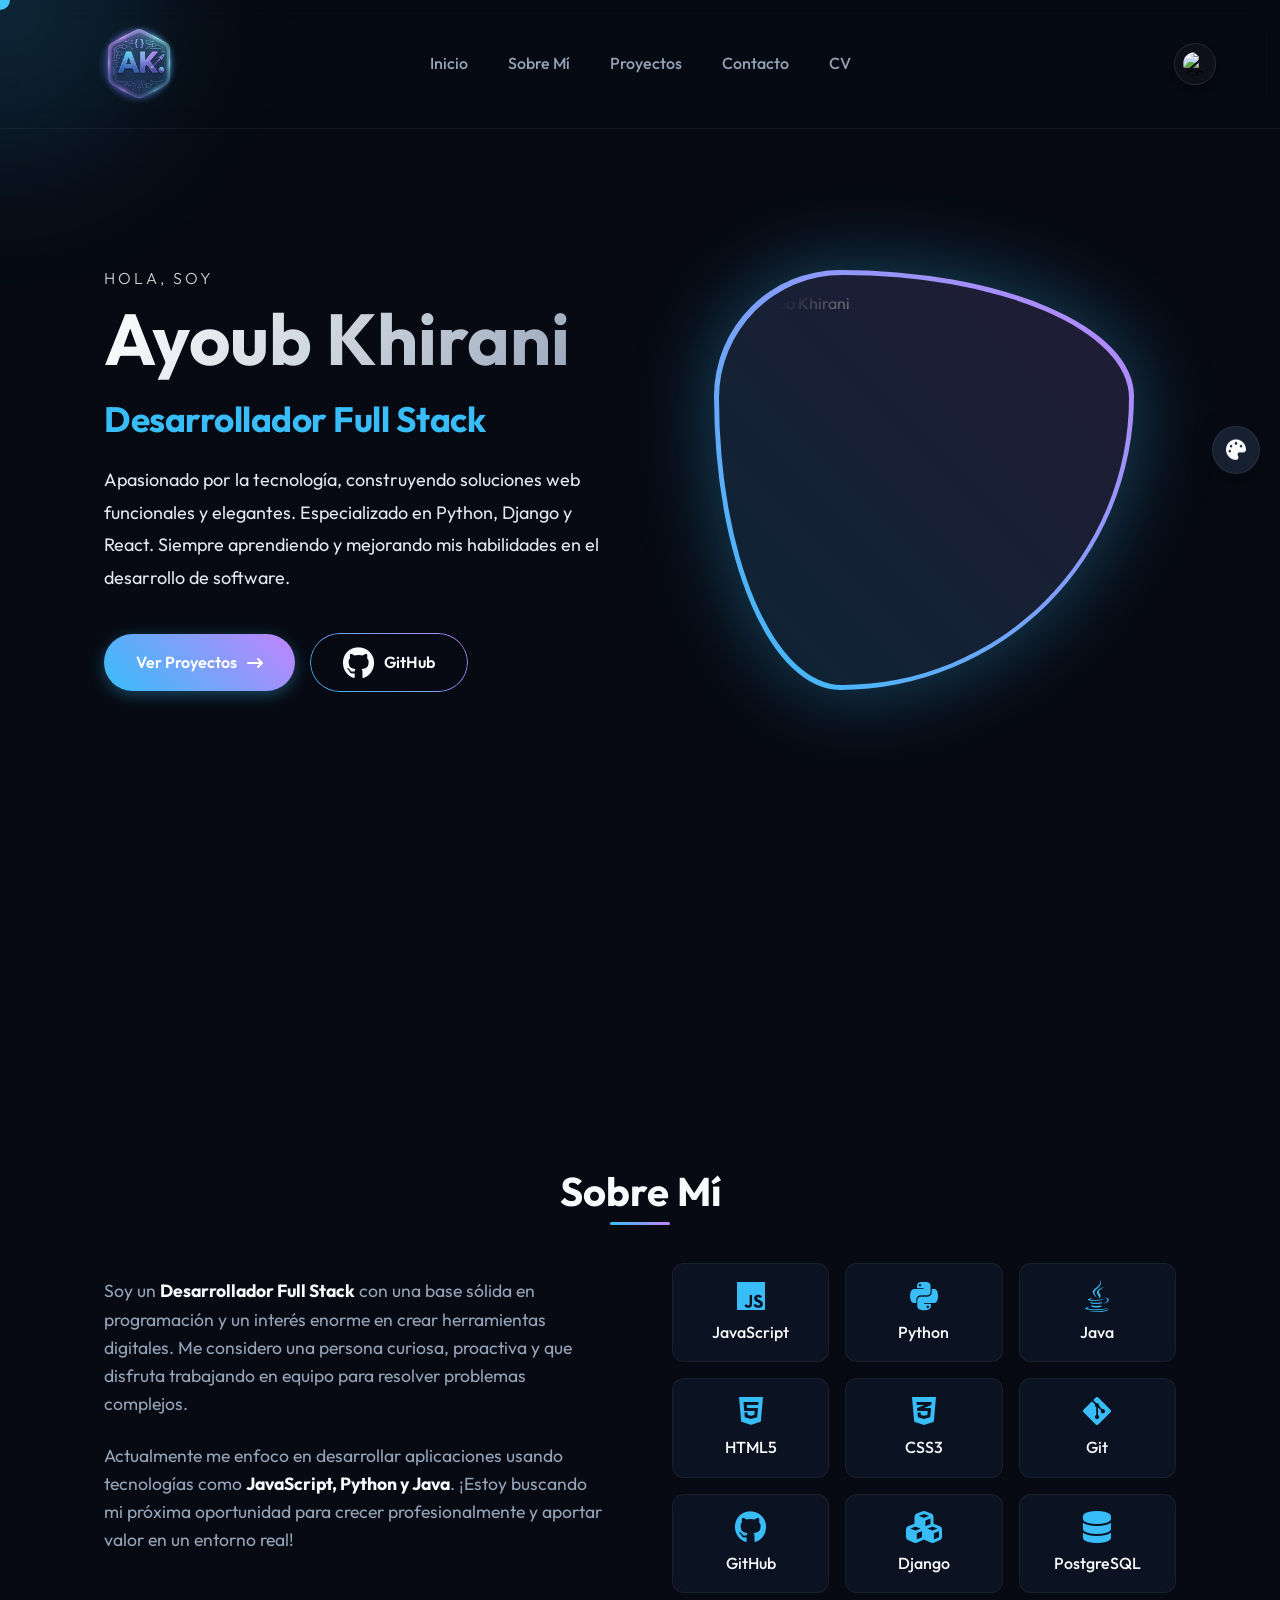
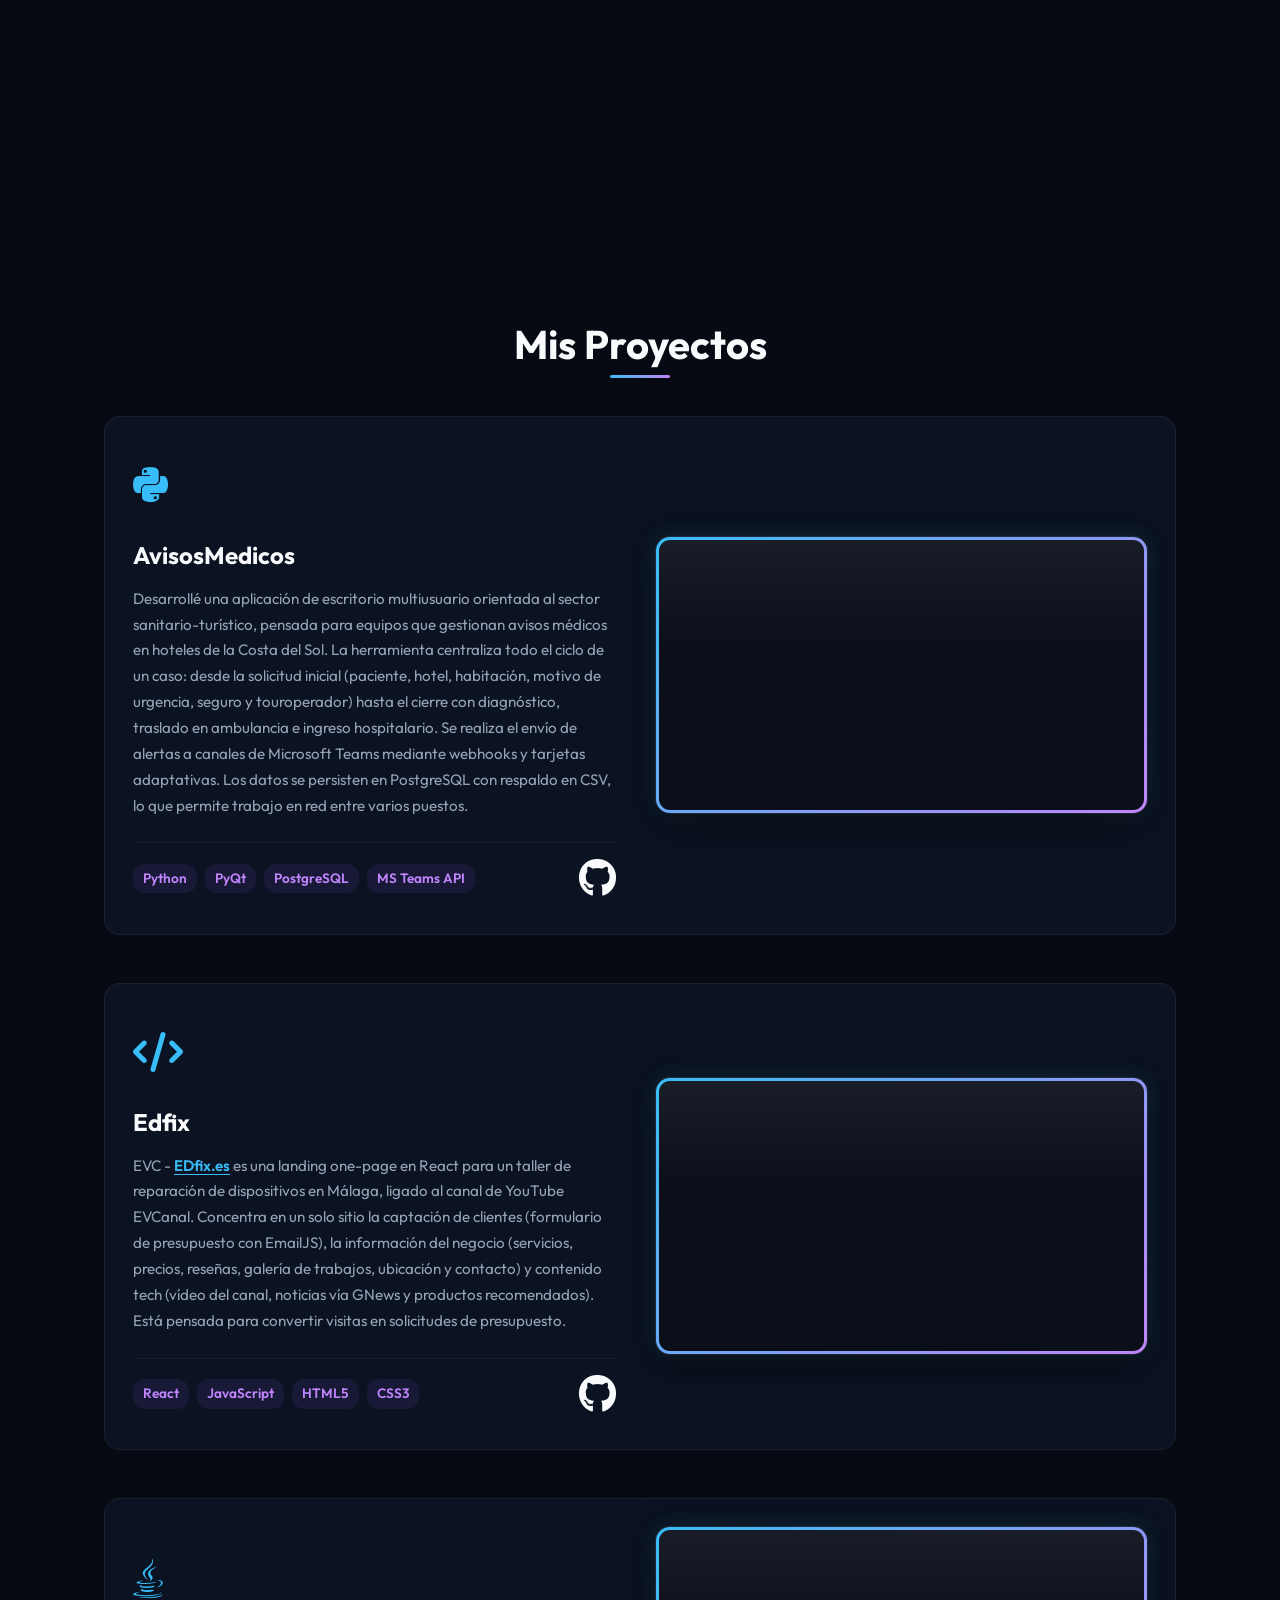
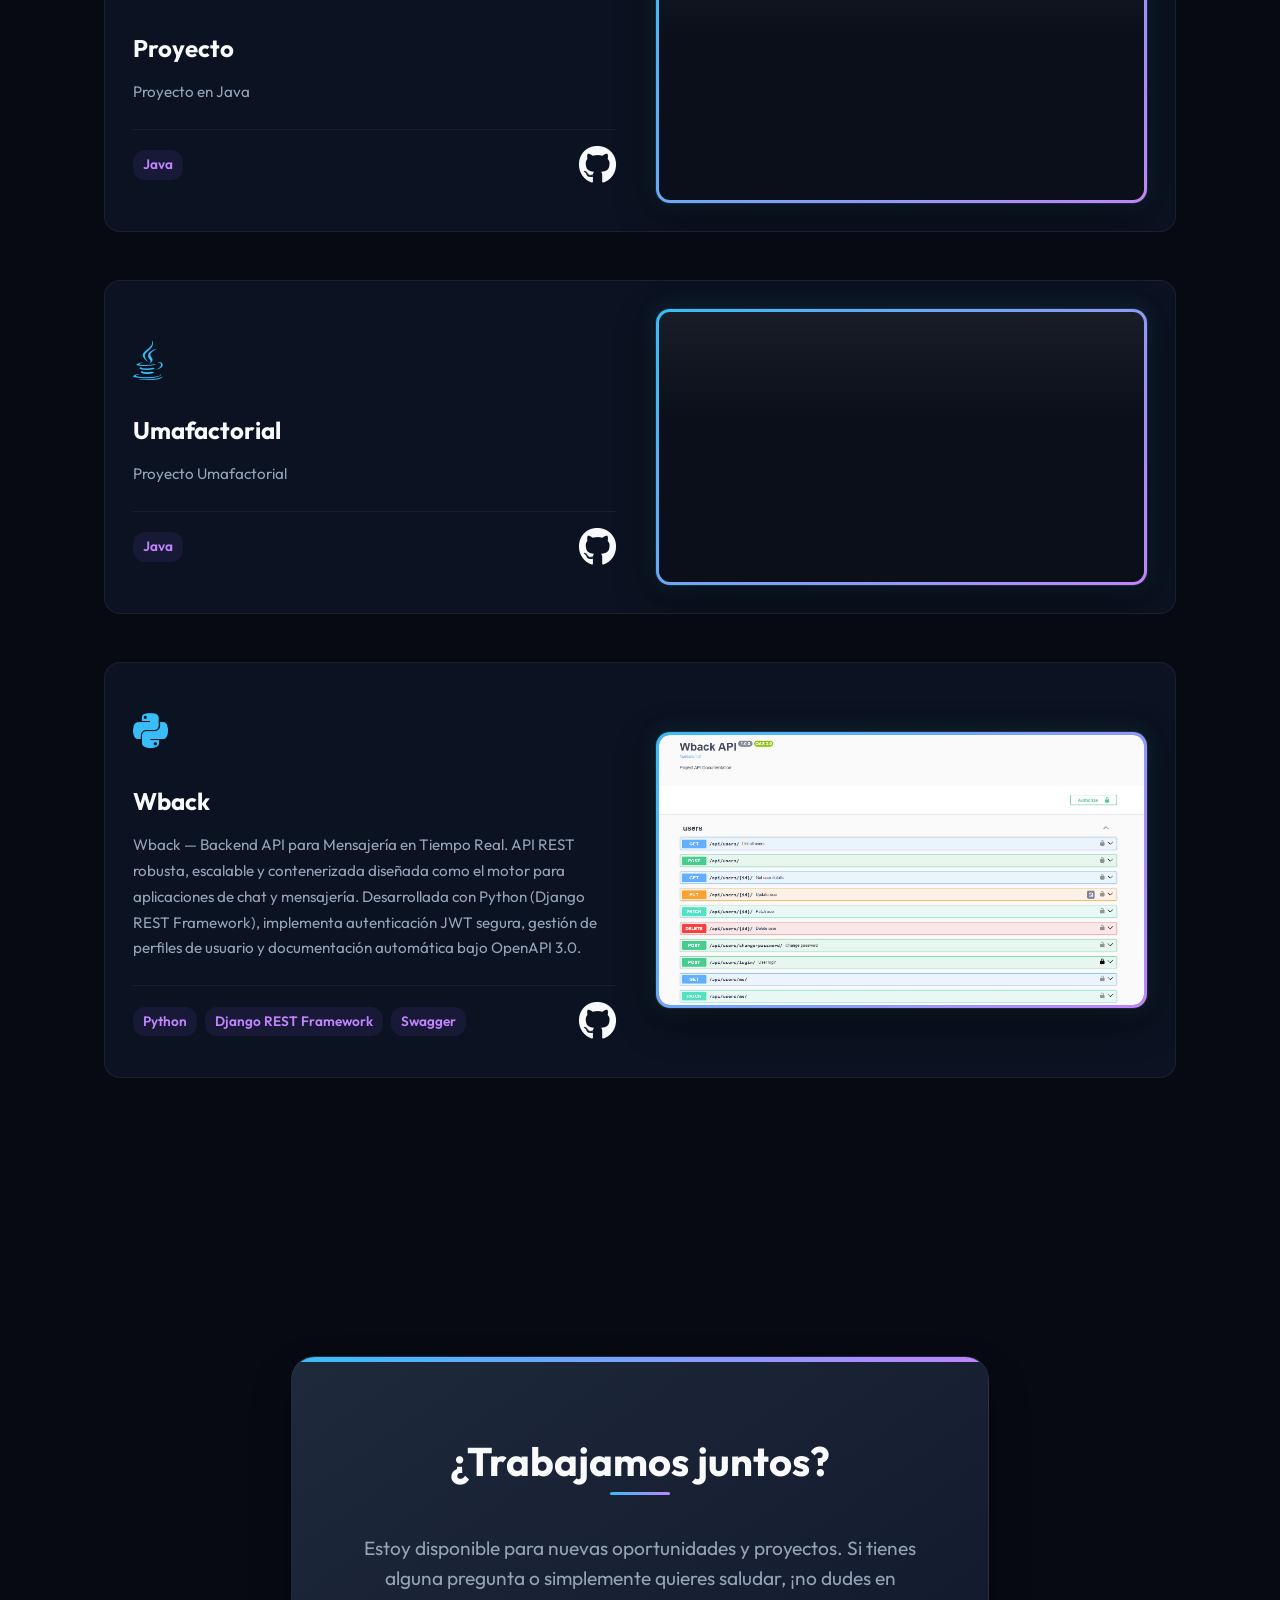
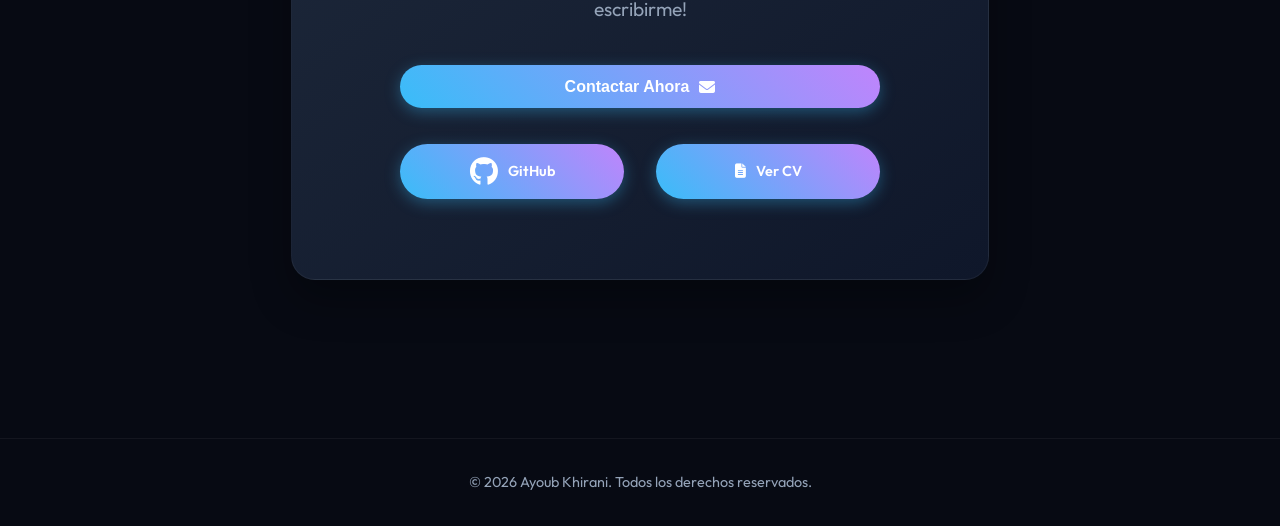
==== commit 33595fa1: "Optimizar y redimensionar logo y retratos a WebP de bajo peso" ====
--- a/index.html
+++ b/index.html
@@ -17,7 +17,7 @@
 
     <nav id="navbar">
         <a href="#hero" class="logo">
-            <img src="ak-logo.png" alt="AK Logo" class="nav-logo">
+            <img src="ak-logo.webp" alt="AK Logo" class="nav-logo">
         </a>
         <ul class="nav-links">
             <li><a href="#hero" data-translate="nav_home">Inicio</a></li>
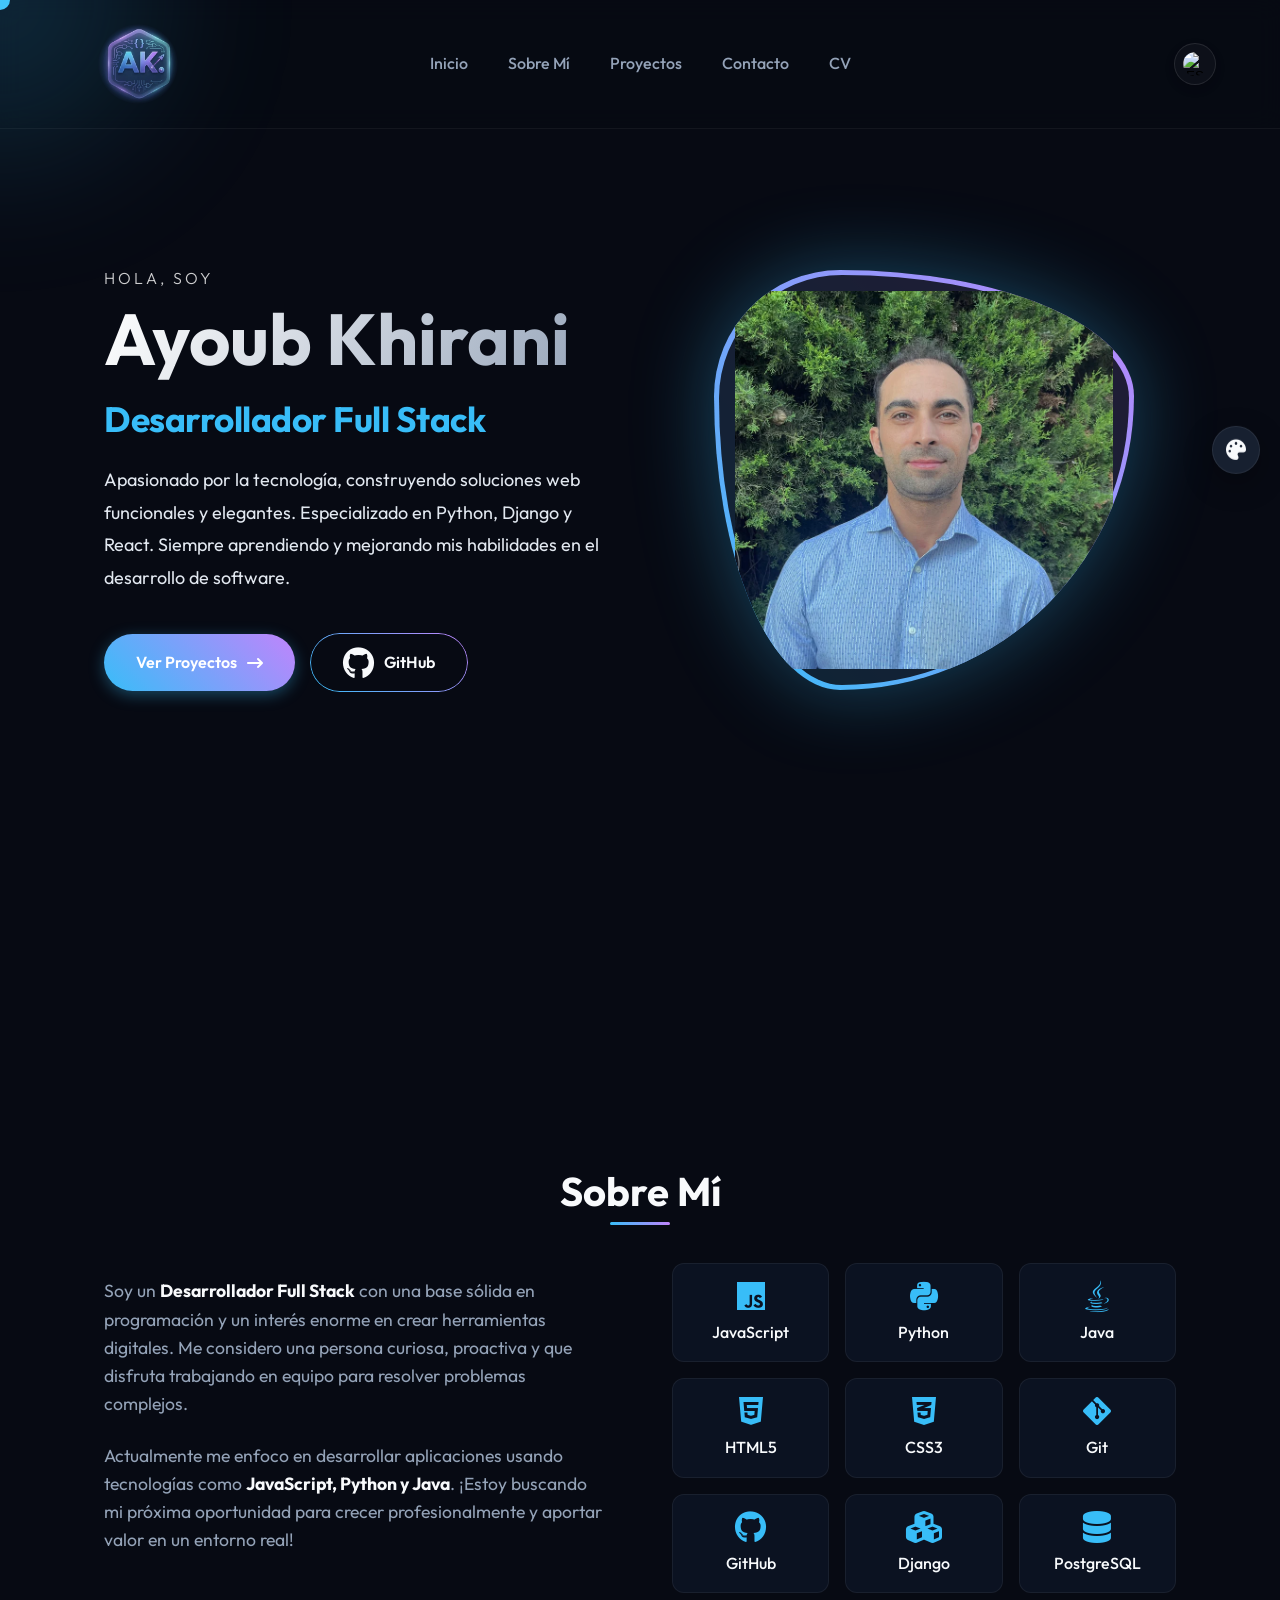
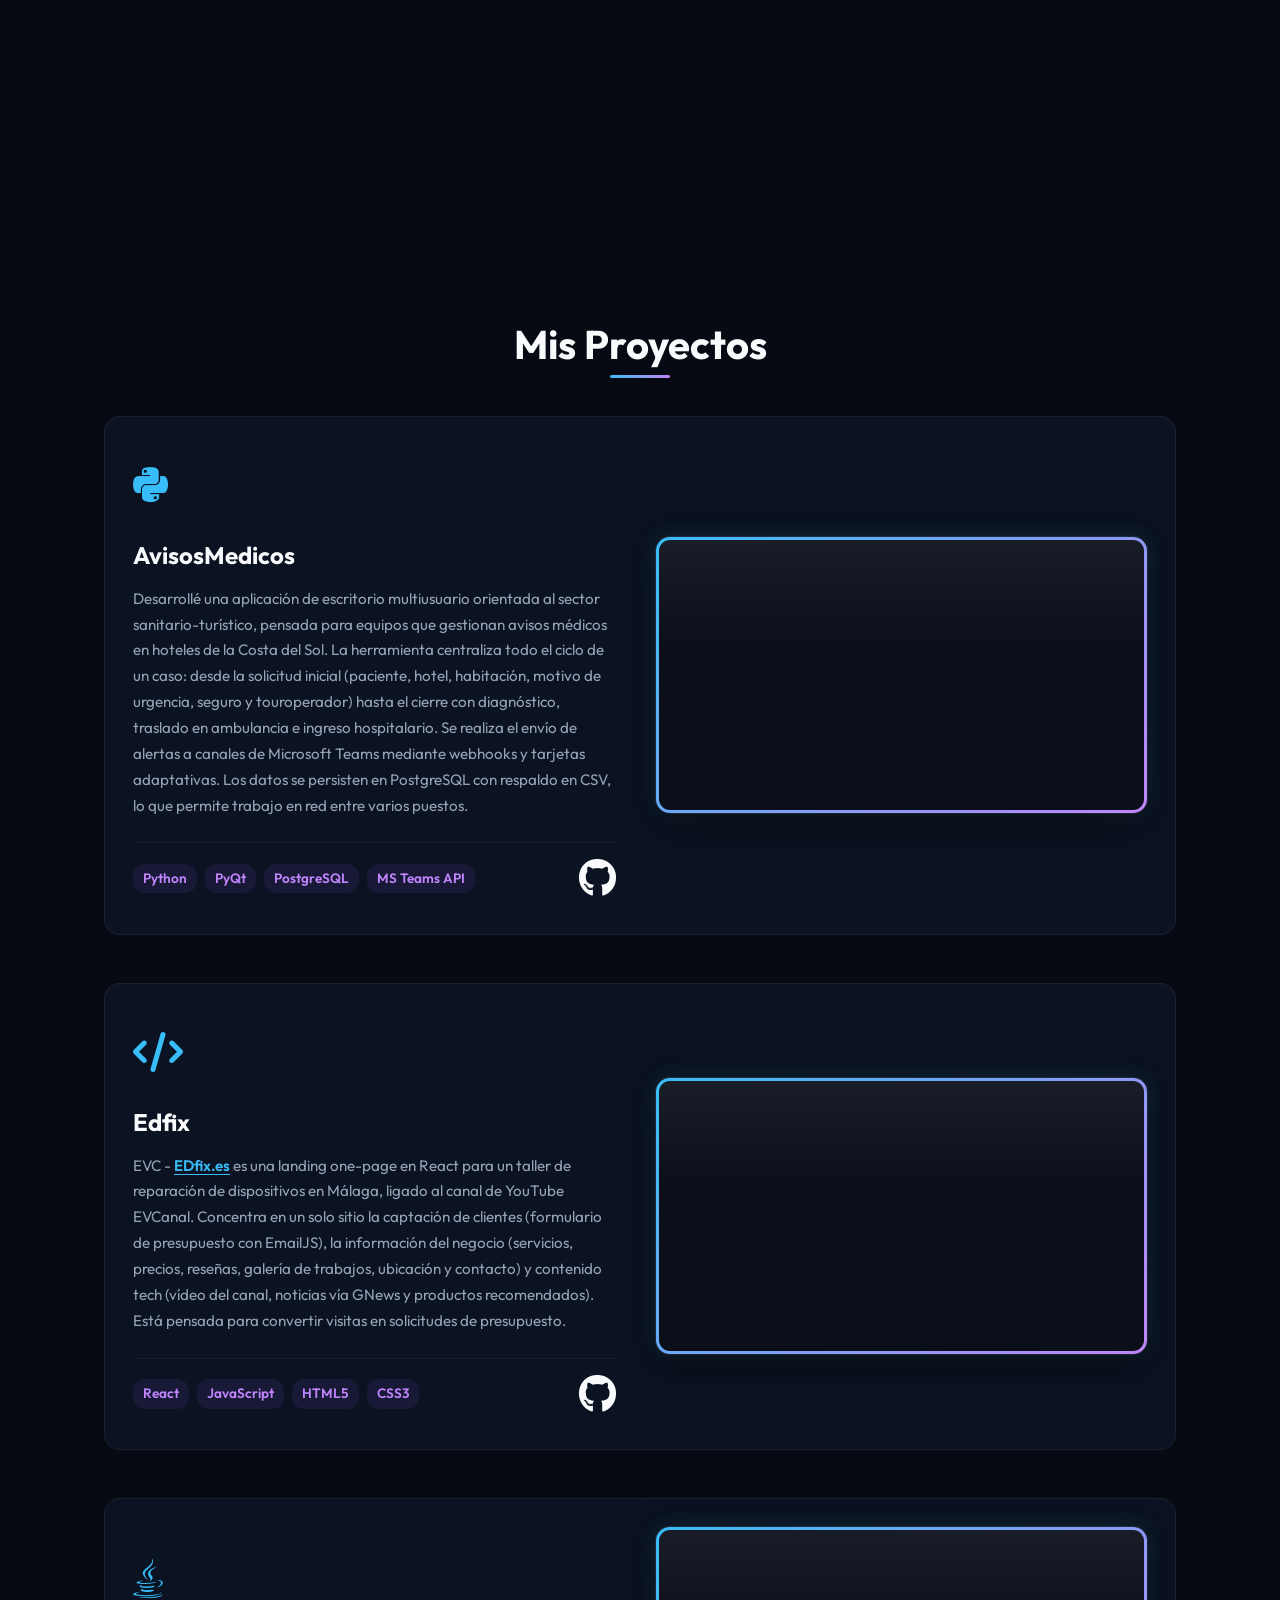
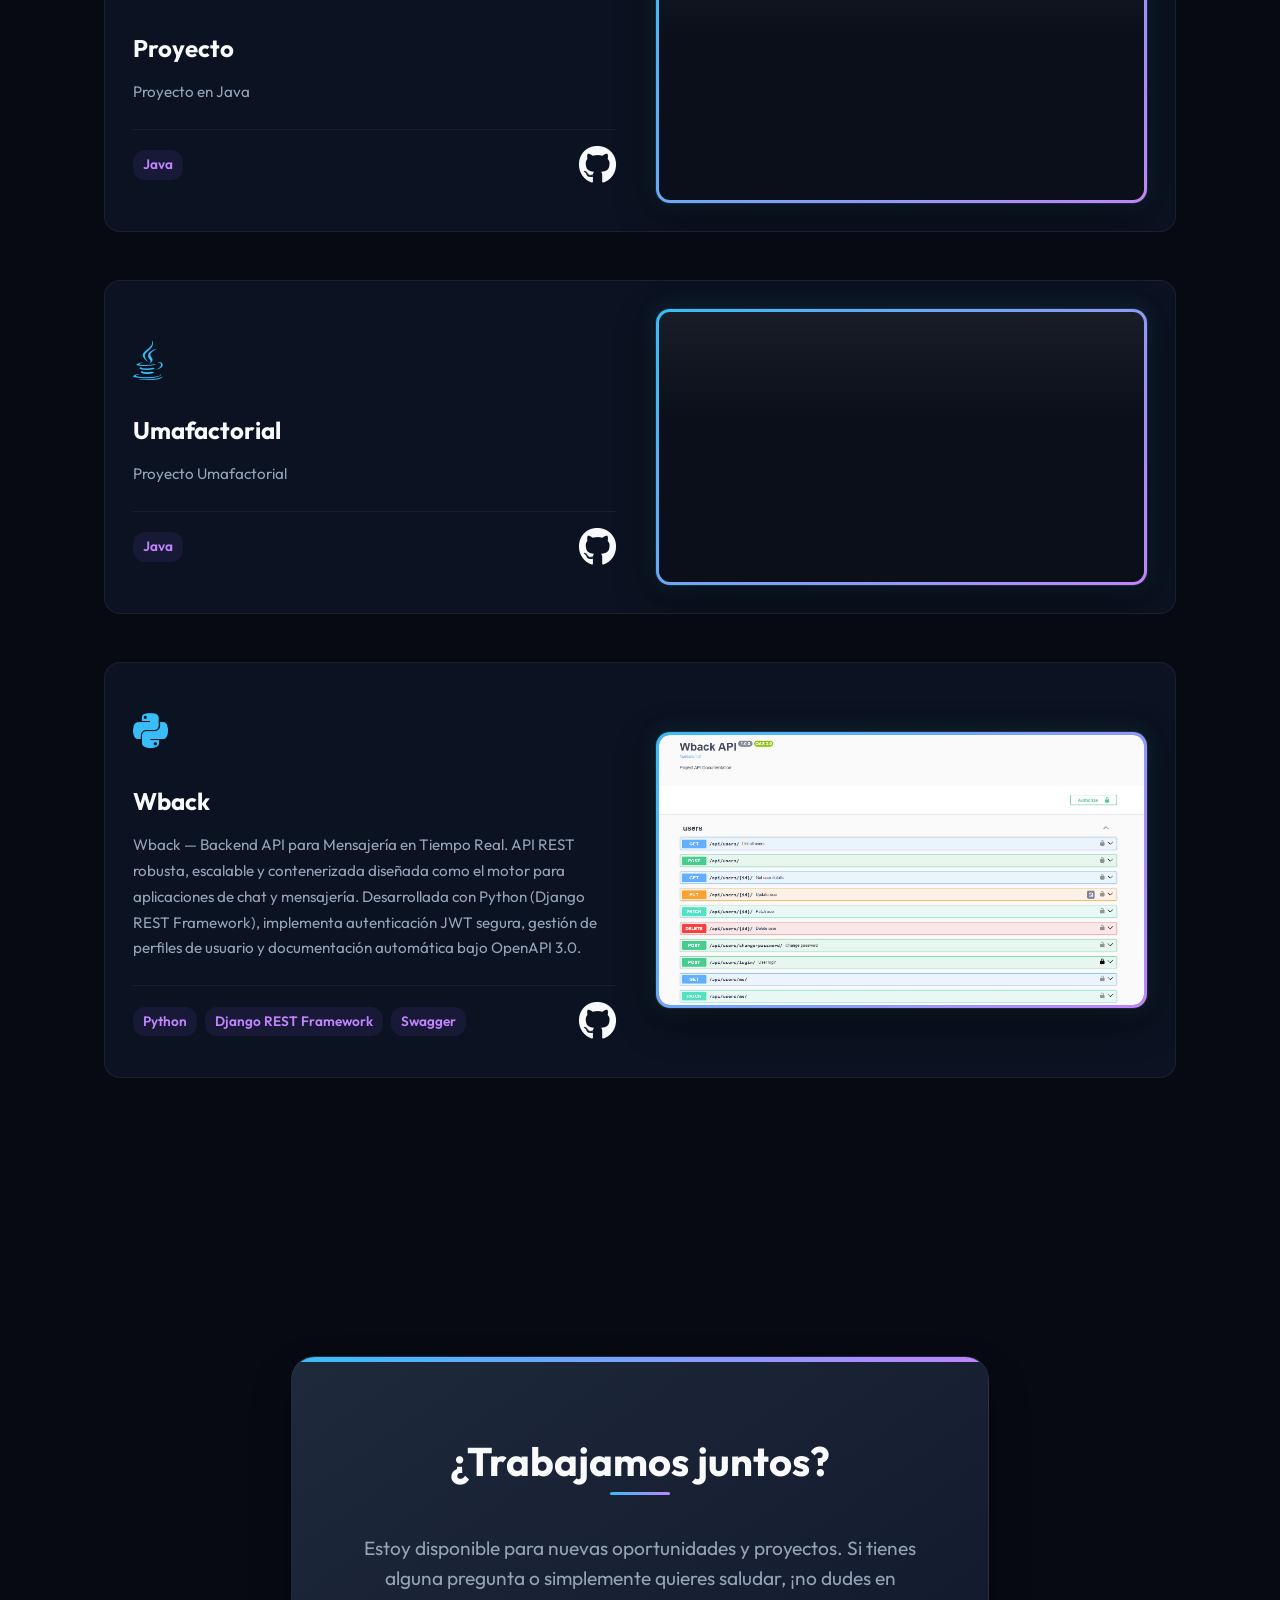
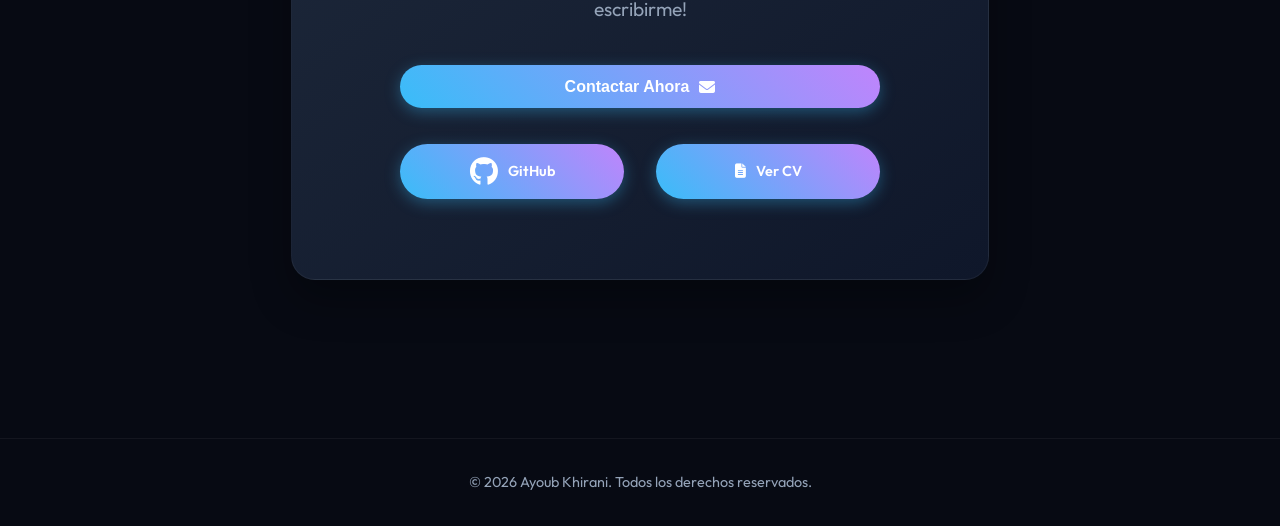
==== commit 528ac4b0: "fondo del imagen" ====
--- a/index.html
+++ b/index.html
@@ -74,7 +74,7 @@
             </div>
             <div class="hero-graphic">
                 <div class="blob aura-glow">
-                    <img src="portrait.png" alt="Ayoub Khirani" class="hero-image hero-portrait">
+                    <img src="portrait.webp" alt="Ayoub Khirani" class="hero-image hero-portrait">
                 </div>
             </div>
         </section>
--- a/style.css
+++ b/style.css
@@ -3,12 +3,12 @@
     --bg-color: #070a13;
     --text-main: #f8fafc;
     --text-muted: #94a3b8;
-    --primary: #38bdf8;
-    --primary-hover: #0ea5e9;
+    --primary: #f97316;
+    --primary-hover: #ea580c;
     --secondary: #0f172a;
     --accent: #c084fc;
     --accent-glow: rgba(192, 132, 252, 0.35);
-    --primary-glow: rgba(56, 189, 248, 0.35);
+    --primary-glow: rgba(249, 115, 22, 0.35);
 
     --card-bg: rgba(15, 23, 42, 0.65);
     --card-border: rgba(255, 255, 255, 0.06);
@@ -372,9 +372,6 @@
     object-fit: cover;
     object-position: center 25%;
     mix-blend-mode: normal;
-    filter: brightness(1.1) contrast(1.05);
-    -webkit-mask-image: radial-gradient(circle at center, black 45%, transparent 85%);
-    mask-image: radial-gradient(circle at center, black 45%, transparent 85%);
     z-index: 2;
     transform: scale(1);
 }
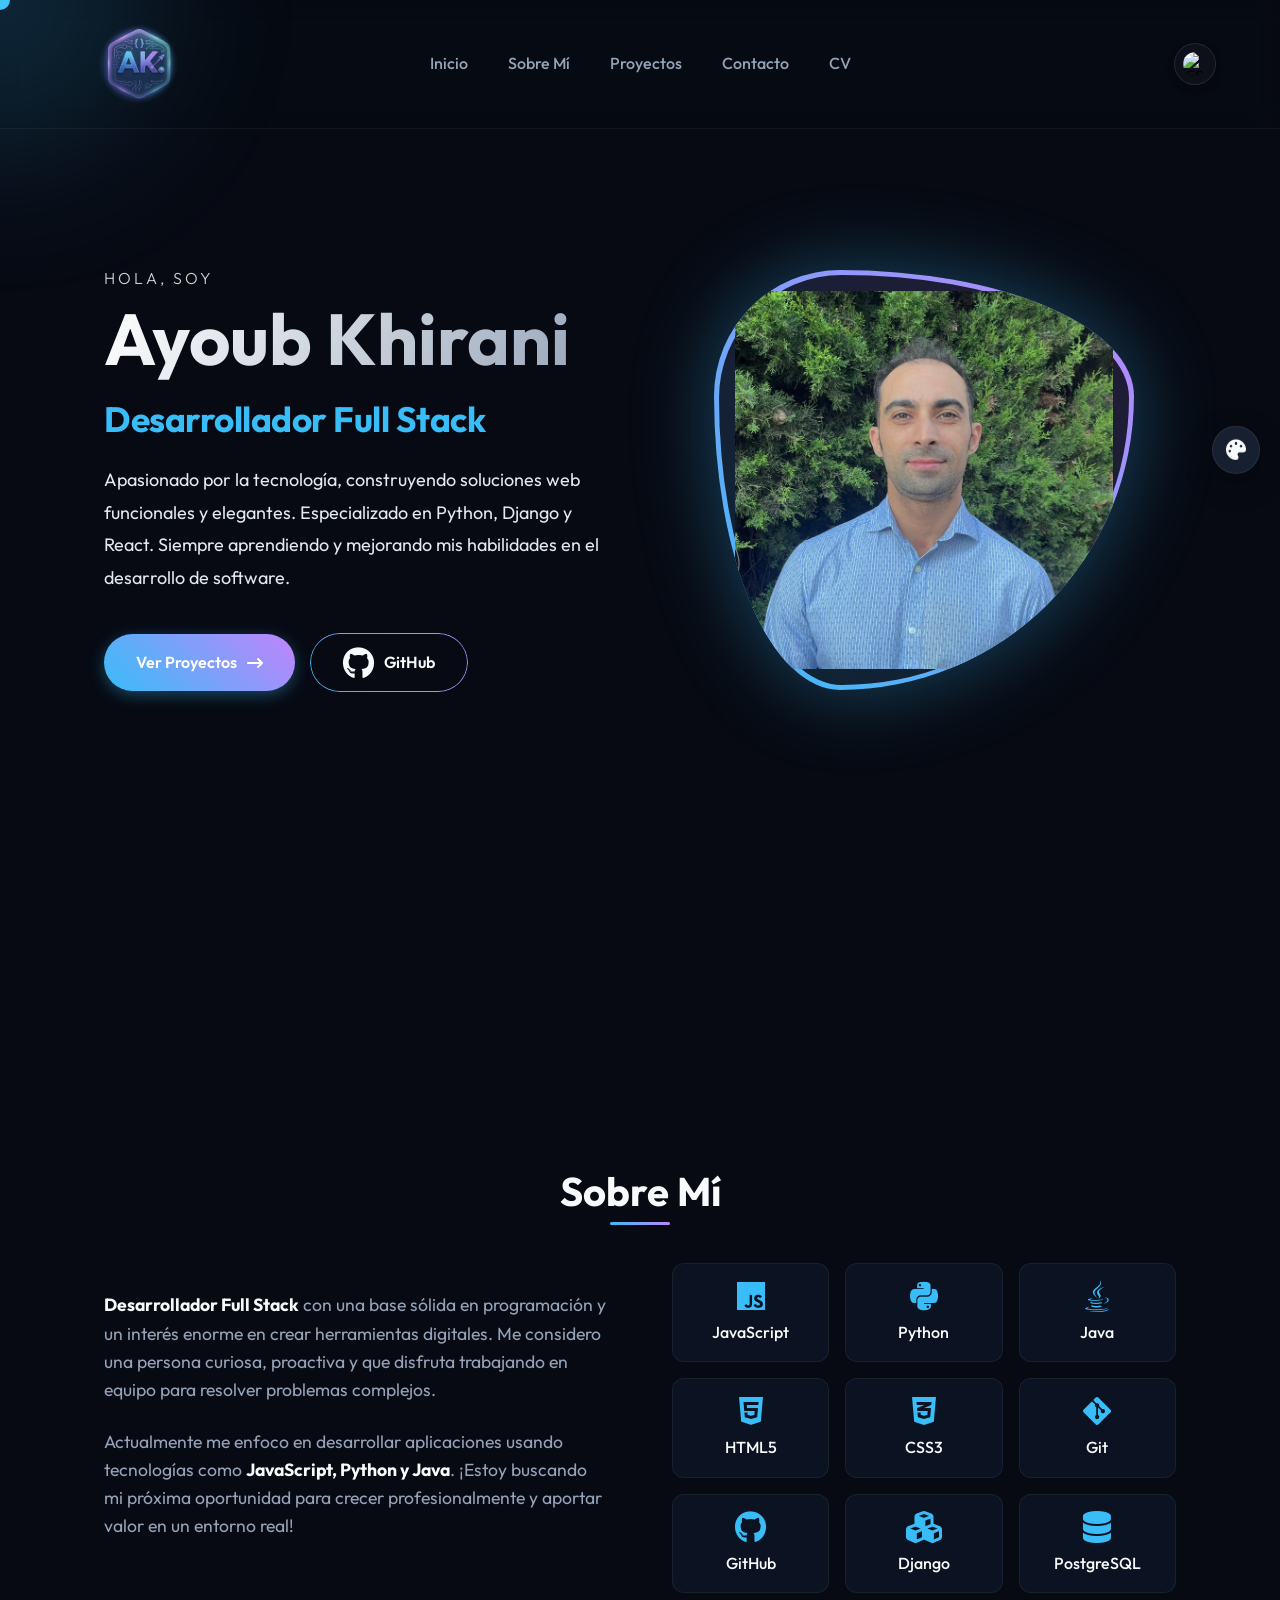
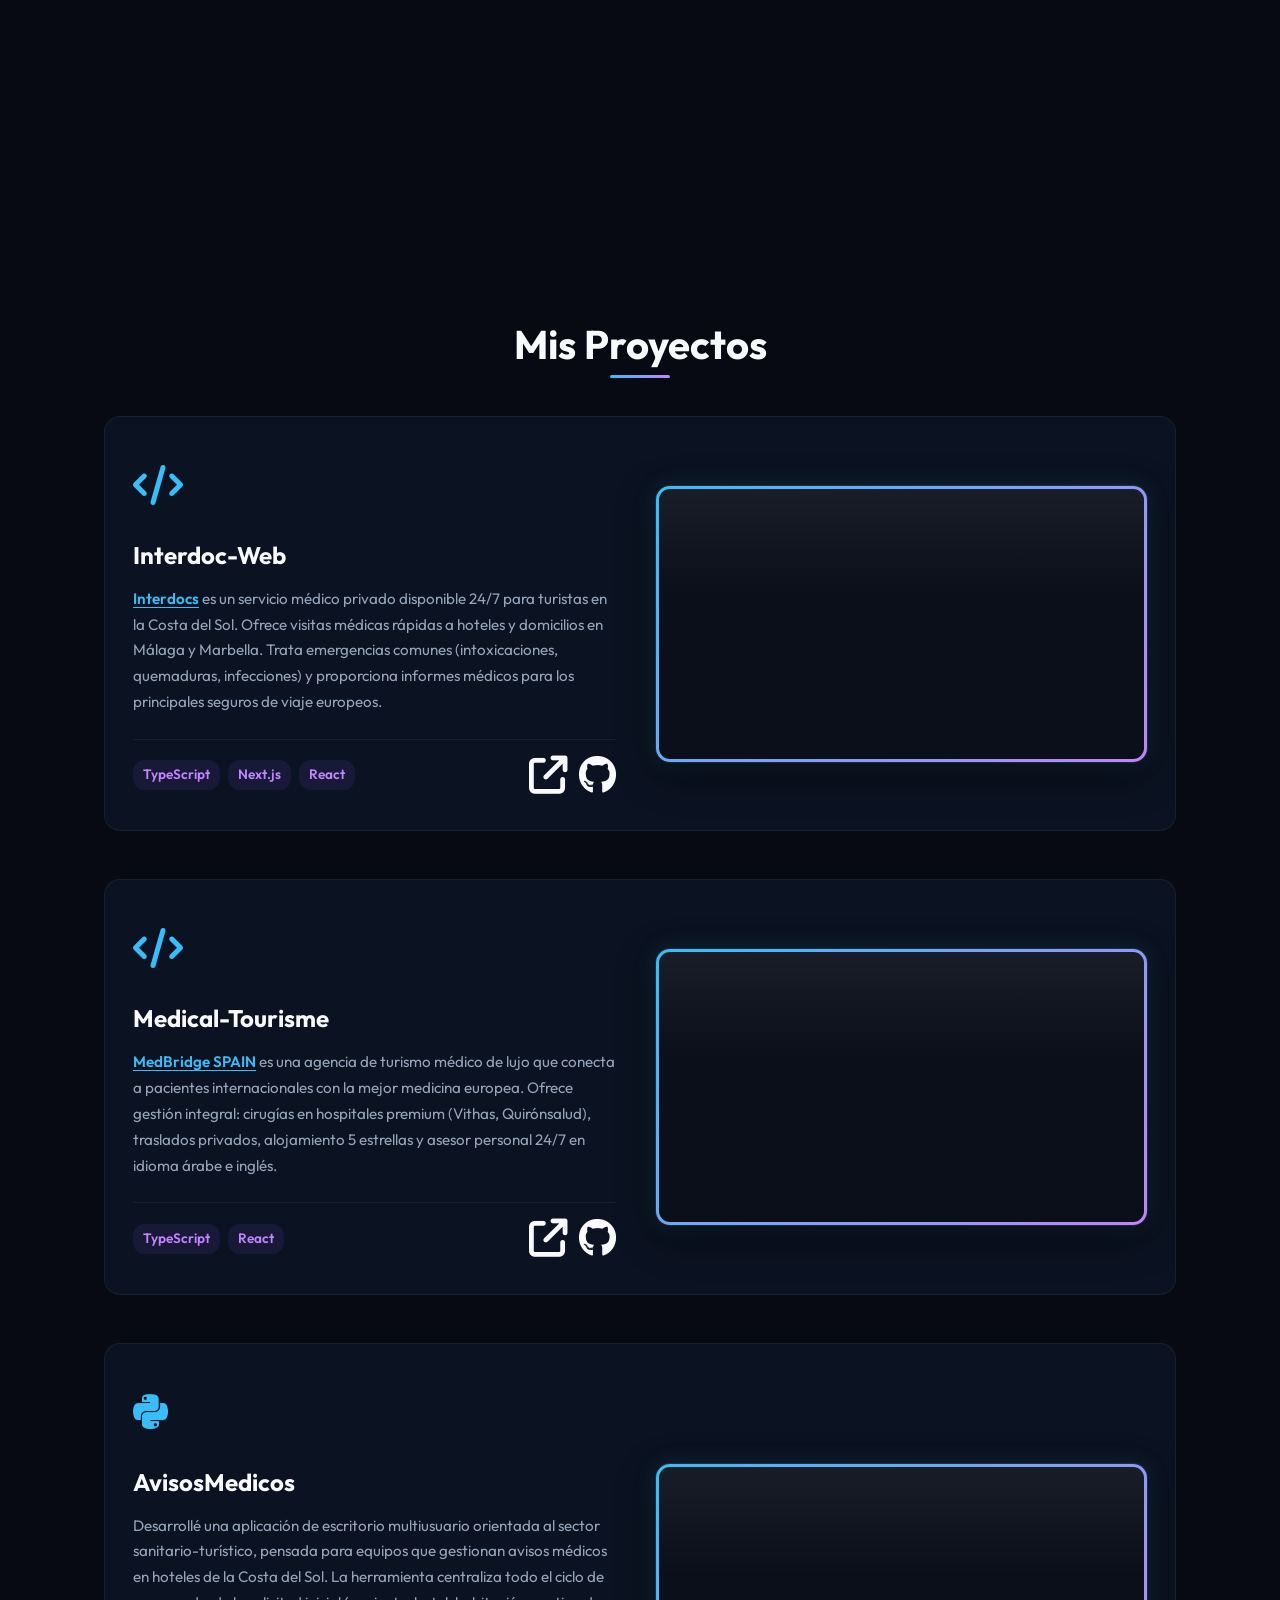
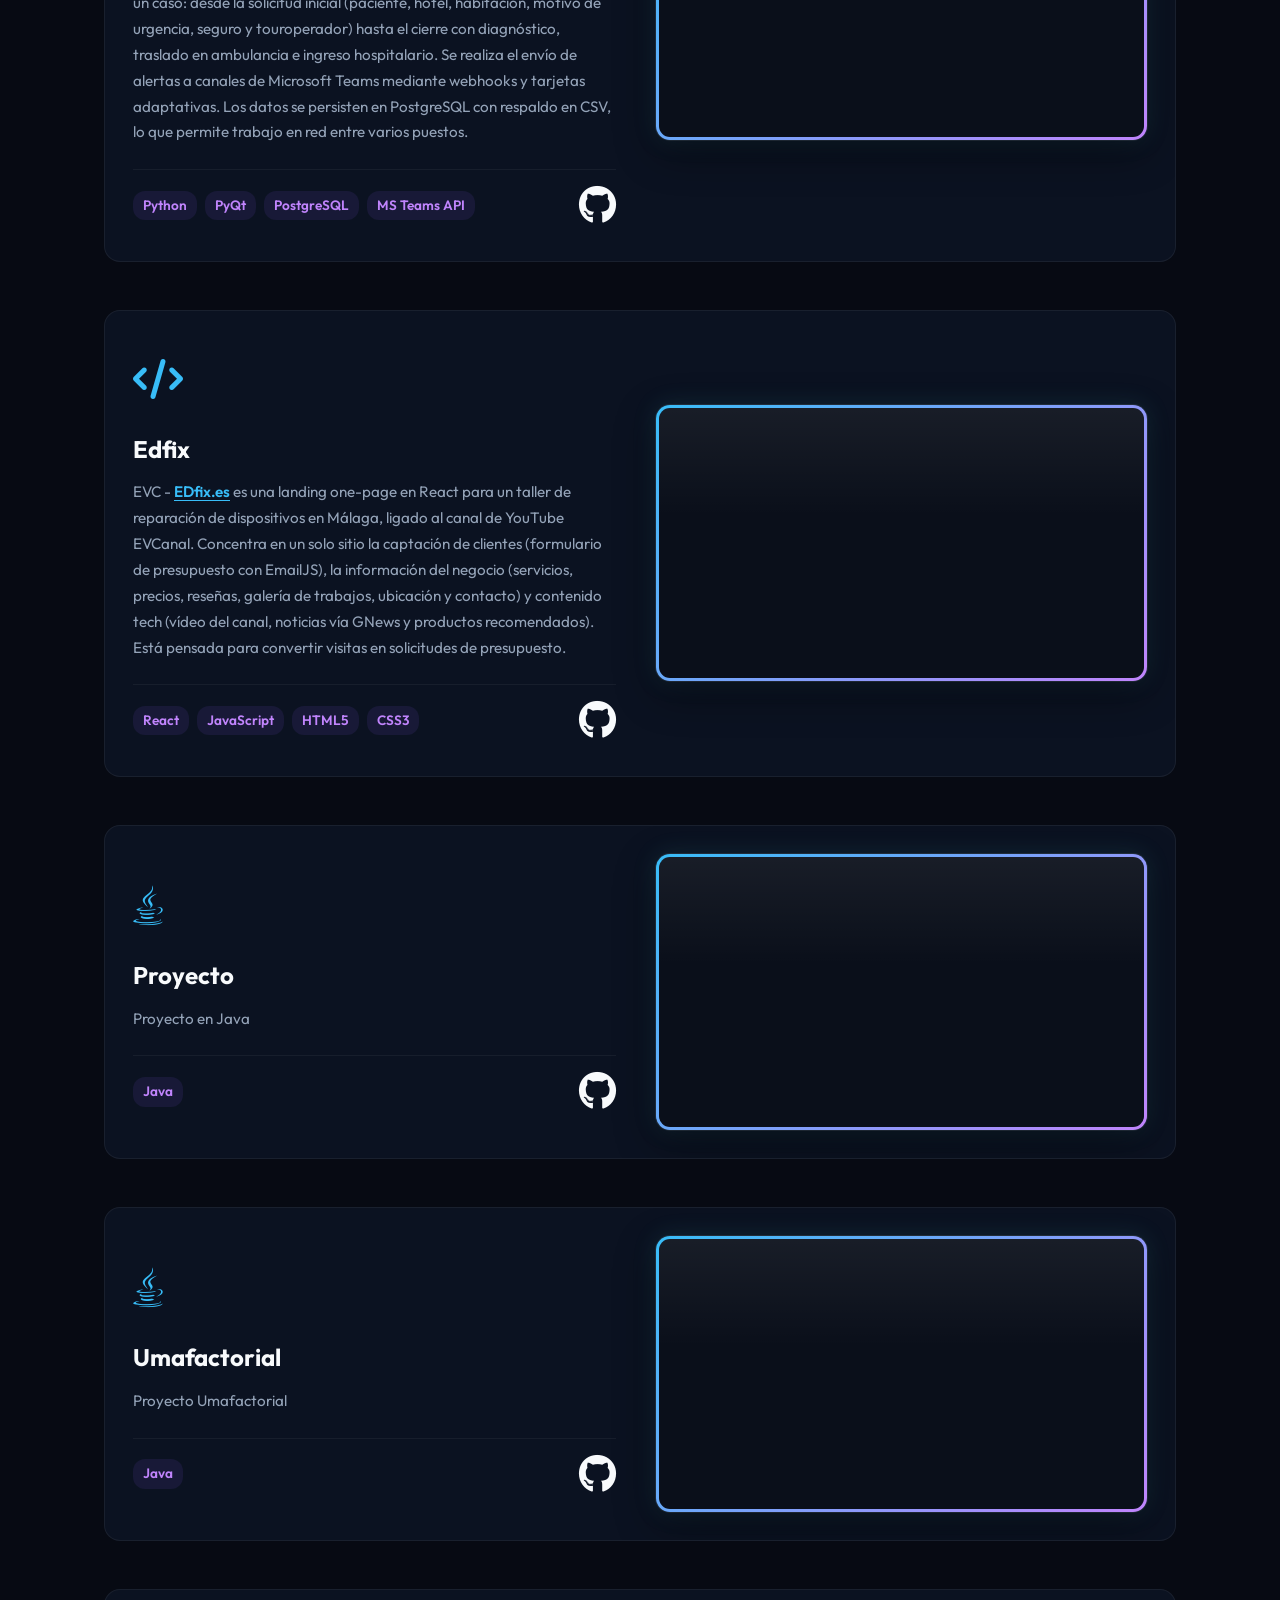
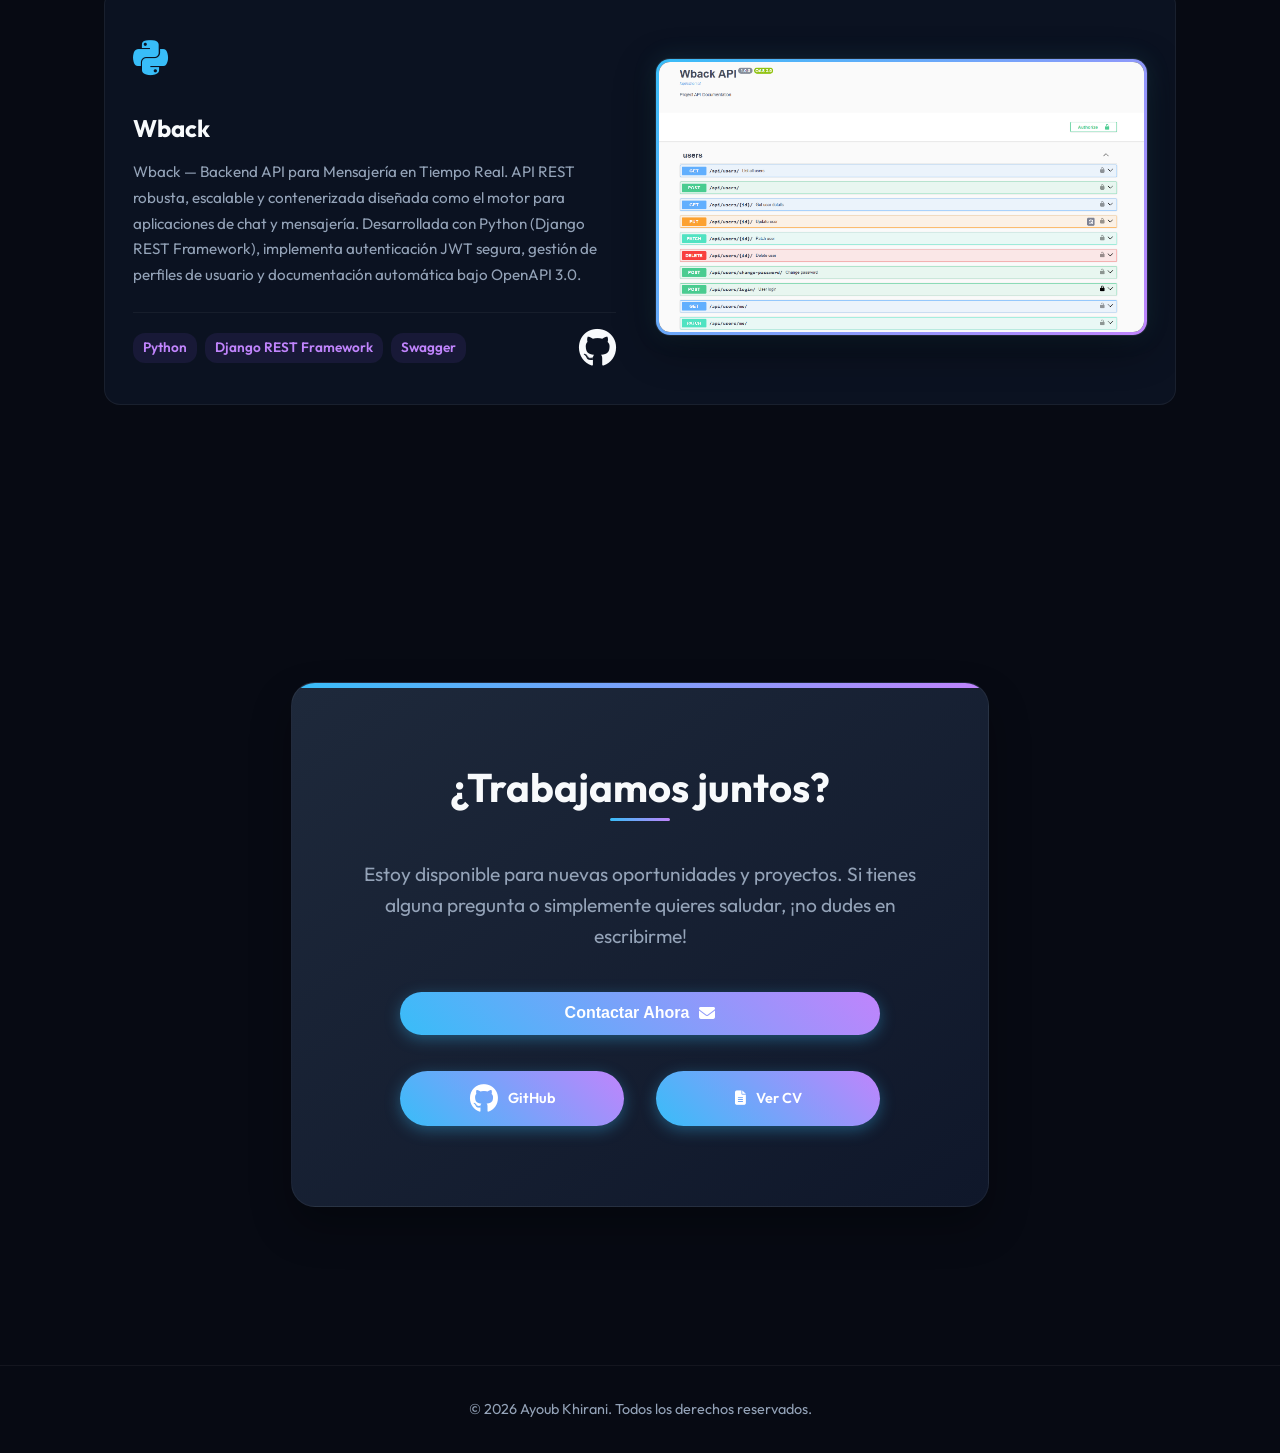
==== commit d13344b0: "updates" ====
--- a/index.html
+++ b/index.html
@@ -17,7 +17,7 @@
 
     <nav id="navbar">
         <a href="#hero" class="logo">
-            <img src="ak-logo.webp" alt="AK Logo" class="nav-logo">
+            <img src="ak-logo.png" alt="AK Logo" class="nav-logo">
         </a>
         <ul class="nav-links">
             <li><a href="#hero" data-translate="nav_home">Inicio</a></li>
@@ -62,12 +62,13 @@
                 <h2 class="subtitle" data-translate="hero_subtitle">HOLA, SOY</h2>
                 <h1 class="title" data-translate="hero_name">Ayoub Khirani</h1>
                 <h3 class="role secondary-header" data-translate="hero_role">Desarrollador Full Stack</h3>
-                <p class="description refined-text" data-translate="hero_desc">Apasionado por la tecnología, construyendo soluciones web
+                <p class="description refined-text" data-translate="hero_desc">Apasionado por la tecnología,
+                    construyendo soluciones web
                     funcionales y elegantes. Especializado en Python, Django y React. Siempre aprendiendo y
                     mejorando mis habilidades en el desarrollo de software.</p>
                 <div class="cta-buttons">
-                    <a href="#projects" class="btn primary-btn"><span data-translate="btn_projects">Ver Proyectos</span> <i
-                            class="fa-solid fa-arrow-right-long"></i></a>
+                    <a href="#projects" class="btn primary-btn"><span data-translate="btn_projects">Ver Proyectos</span>
+                        <i class="fa-solid fa-arrow-right-long"></i></a>
                     <a href="https://github.com/khiraniayoub" target="_blank" class="btn secondary-btn github-btn"><i
                             class="fa-brands fa-github"></i> GitHub</a>
                 </div>
@@ -83,10 +84,11 @@
             <h2 class="section-title" data-translate="about_title">Sobre Mí</h2>
             <div class="about-container">
                 <div class="about-text">
-                    <p data-translate="about_p1">Soy un <strong>Desarrollador Full Stack</strong> con una base sólida en programación y un interés
-                        enorme en crear herramientas digitales. Me considero una persona curiosa, proactiva y que
+                    <p data-translate="about_p1"><strong>Desarrollador Full Stack</strong> con una base sólida en
+                        programación y un interés enorme en crear herramientas digitales. Me considero una persona curiosa, proactiva y que
                         disfruta trabajando en equipo para resolver problemas complejos.</p>
-                    <p data-translate="about_p2">Actualmente me enfoco en desarrollar aplicaciones usando tecnologías como <strong>JavaScript,
+                    <p data-translate="about_p2">Actualmente me enfoco en desarrollar aplicaciones usando tecnologías
+                        como <strong>JavaScript,
                             Python y Java</strong>. ¡Estoy buscando mi próxima oportunidad para crecer profesionalmente
                         y aportar valor en un entorno real!</p>
                 </div>
@@ -114,7 +116,8 @@
         <section id="contact">
             <div class="contact-box">
                 <h2 class="section-title" data-translate="contact_title">¿Trabajamos juntos?</h2>
-                <p data-translate="contact_desc">Estoy disponible para nuevas oportunidades y proyectos. Si tienes alguna pregunta o simplemente
+                <p data-translate="contact_desc">Estoy disponible para nuevas oportunidades y proyectos. Si tienes
+                    alguna pregunta o simplemente
                     quieres saludar, ¡no dudes en escribirme!</p>
                 <div class="contact-buttons">
                     <button id="contact-btn-trigger" class="btn primary-btn contact-main-btn">
@@ -143,19 +146,23 @@
             <form id="contact-form">
                 <div class="form-group">
                     <label for="form-name" data-translate="form_name">Nombre</label>
-                    <input type="text" id="form-name" required data-translate-placeholder="form_placeholder_name" placeholder="Tu nombre">
+                    <input type="text" id="form-name" required data-translate-placeholder="form_placeholder_name"
+                        placeholder="Tu nombre">
                 </div>
                 <div class="form-group">
                     <label for="form-email" data-translate="form_email">Email</label>
-                    <input type="email" id="form-email" required data-translate-placeholder="form_placeholder_email" placeholder="tu@email.com">
+                    <input type="email" id="form-email" required data-translate-placeholder="form_placeholder_email"
+                        placeholder="tu@email.com">
                 </div>
                 <div class="form-group">
                     <label for="form-subject" data-translate="form_subject">Asunto</label>
-                    <input type="text" id="form-subject" required data-translate-placeholder="form_placeholder_subject" placeholder="Asunto del mensaje">
+                    <input type="text" id="form-subject" required data-translate-placeholder="form_placeholder_subject"
+                        placeholder="Asunto del mensaje">
                 </div>
                 <div class="form-group">
                     <label for="form-message" data-translate="form_message">Mensaje</label>
-                    <textarea id="form-message" rows="5" required data-translate-placeholder="form_placeholder_message" placeholder="Escribe tu mensaje aquí..."></textarea>
+                    <textarea id="form-message" rows="5" required data-translate-placeholder="form_placeholder_message"
+                        placeholder="Escribe tu mensaje aquí..."></textarea>
                 </div>
                 <button type="submit" class="btn primary-btn submit-btn">
                     <span data-translate="form_send_btn">Enviar Mensaje</span> <i class="fa-solid fa-paper-plane"></i>
@@ -170,17 +177,23 @@
 
     <!-- Color Switcher Panel -->
     <div class="color-switcher-container" id="color-switcher-container">
-        <button class="color-toggle-btn" id="color-toggle-btn" aria-label="Cambiar tema de color" title="Personalizar color">
+        <button class="color-toggle-btn" id="color-toggle-btn" aria-label="Cambiar tema de color"
+            title="Personalizar color">
             <i class="fa-solid fa-palette"></i>
         </button>
         <div class="color-panel" id="color-panel">
             <h4 data-translate="color_panel_title">Color de Acento</h4>
             <div class="color-options">
-                <button class="color-btn active" data-color="cyan" style="background-color: #38bdf8;" aria-label="Cian" title="Cian"></button>
-                <button class="color-btn" data-color="purple" style="background-color: #a78bfa;" aria-label="Morado" title="Morado"></button>
-                <button class="color-btn" data-color="emerald" style="background-color: #2dd4bf;" aria-label="Verde Esmeralda" title="Verde Esmeralda"></button>
-                <button class="color-btn" data-color="orange" style="background-color: #fb923c;" aria-label="Naranja" title="Naranja"></button>
-                <button class="color-btn" data-color="rose" style="background-color: #fb7185;" aria-label="Rosa Rubí" title="Rosa Rubí"></button>
+                <button class="color-btn active" data-color="cyan" style="background-color: #38bdf8;" aria-label="Cian"
+                    title="Cian"></button>
+                <button class="color-btn" data-color="purple" style="background-color: #a78bfa;" aria-label="Morado"
+                    title="Morado"></button>
+                <button class="color-btn" data-color="emerald" style="background-color: #2dd4bf;"
+                    aria-label="Verde Esmeralda" title="Verde Esmeralda"></button>
+                <button class="color-btn" data-color="orange" style="background-color: #fb923c;" aria-label="Naranja"
+                    title="Naranja"></button>
+                <button class="color-btn" data-color="rose" style="background-color: #fb7185;" aria-label="Rosa Rubí"
+                    title="Rosa Rubí"></button>
             </div>
         </div>
     </div>
